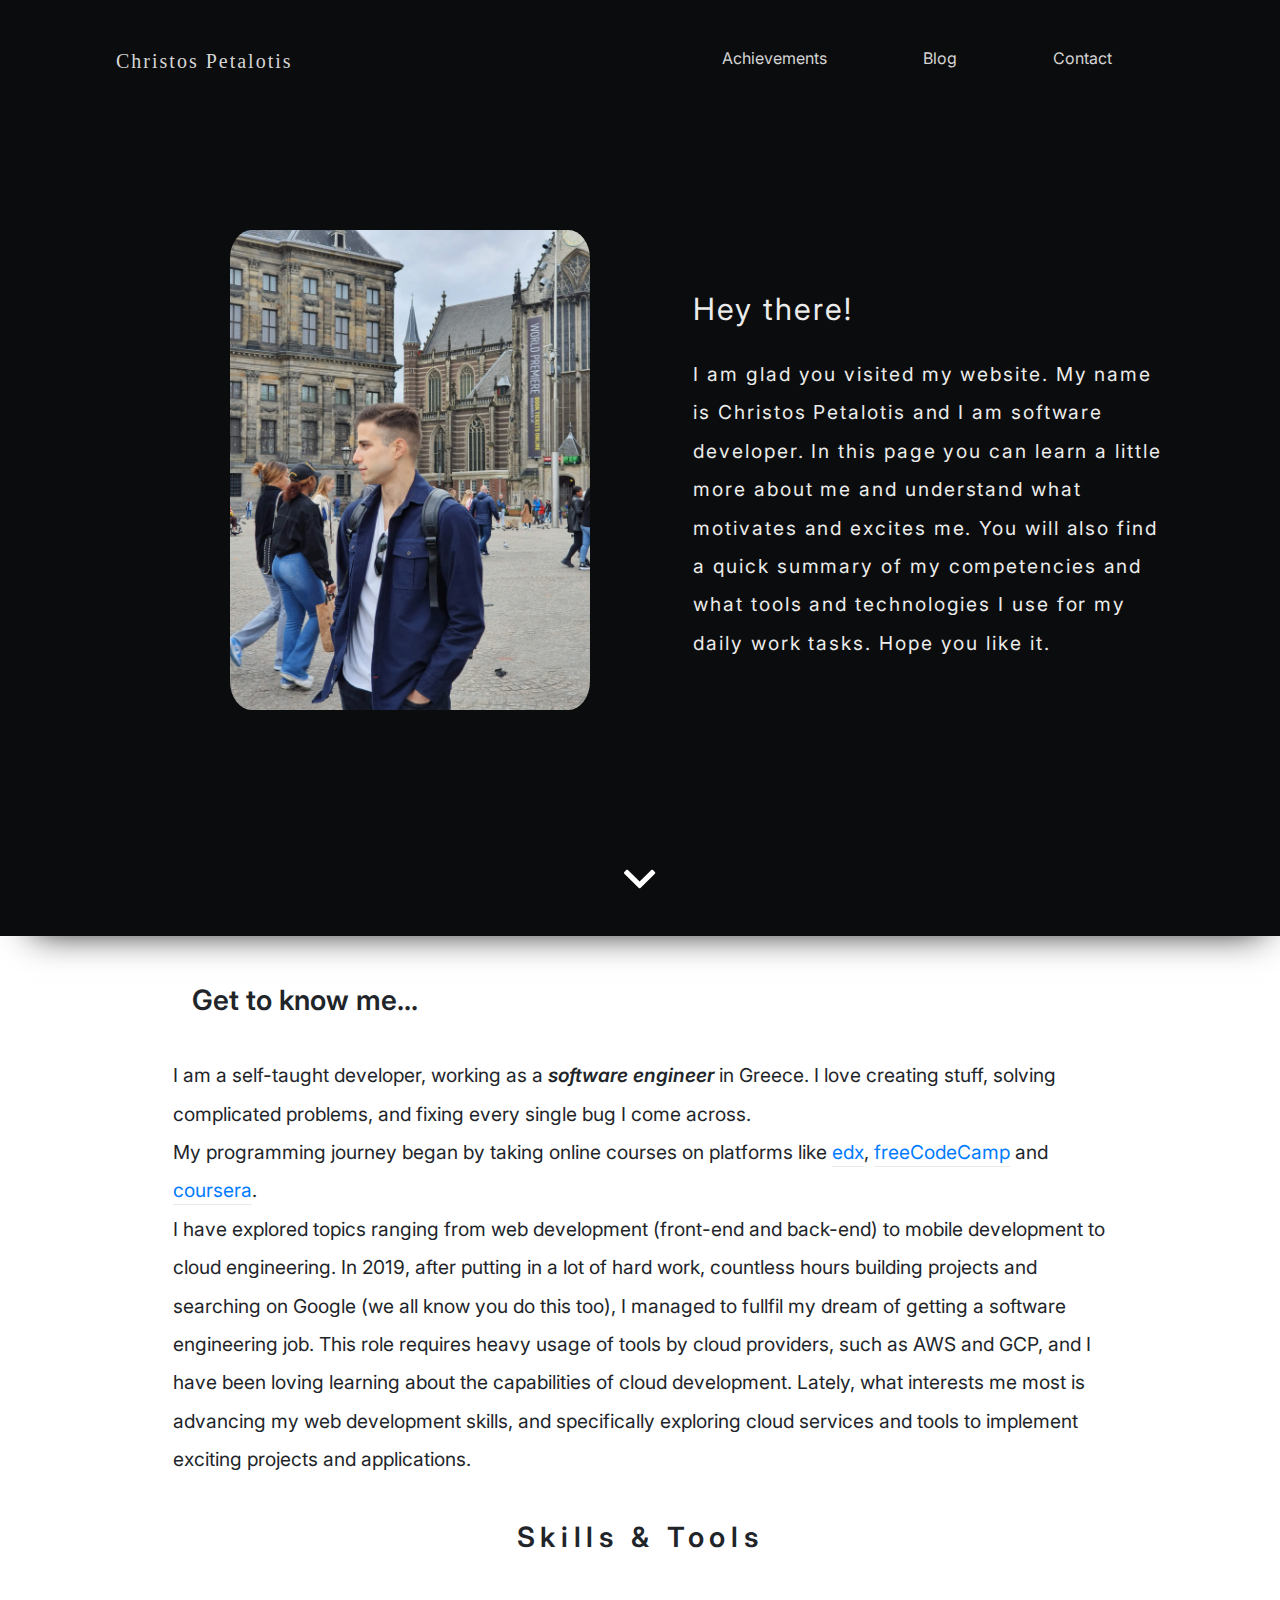
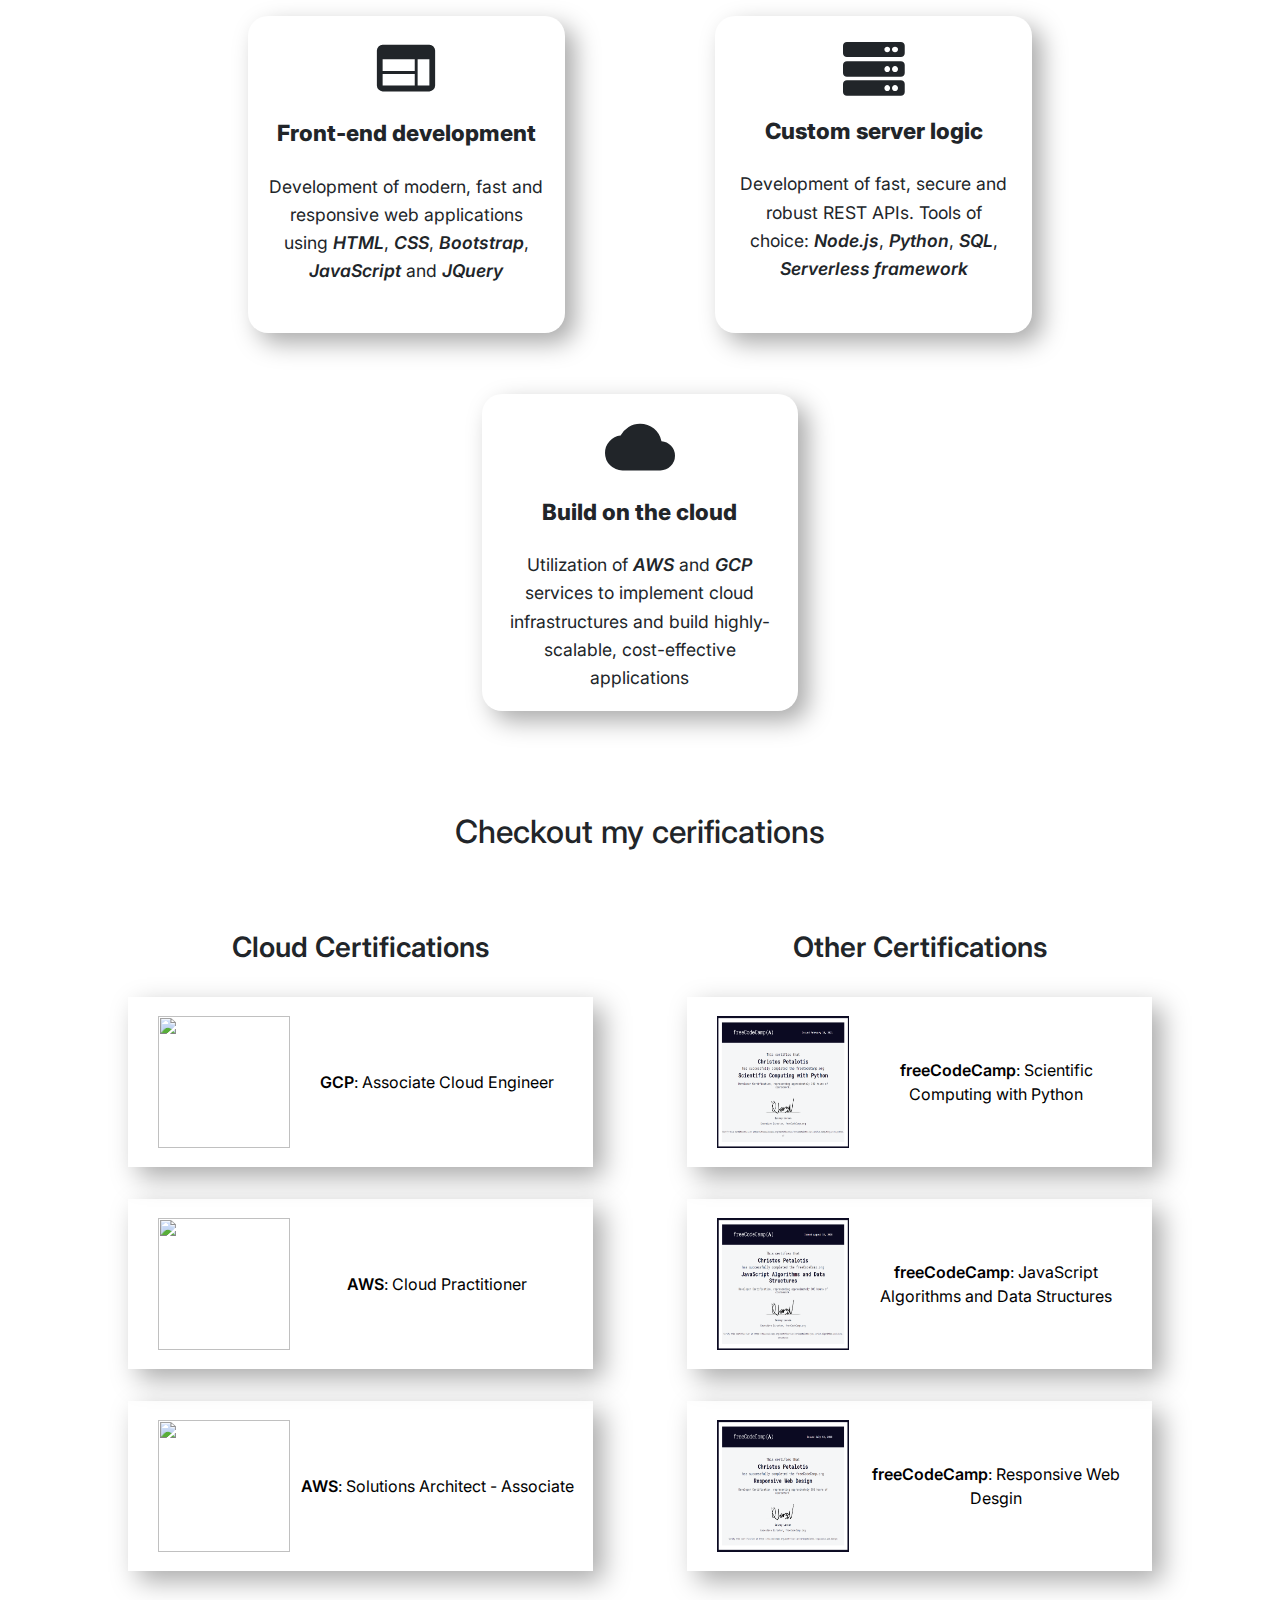
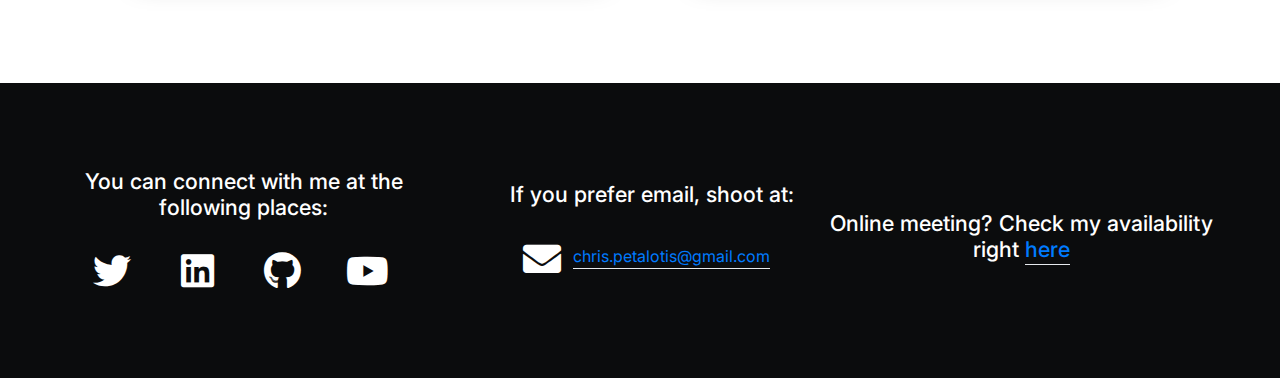
==== index.html @ d369c296 "Fix prof pic for small screens" ====
<!DOCTYPE html>
<html lang="en">
<head>
	<meta charset="utf-8">
	<meta name="viewport" content="width=device-width, initial-scale=1.0">
	<meta name="theme-color" content="#2E2E2E">
	<meta name="description" content="Personal website of Christos Petalotis">
	<title>Christos Petalotis</title>

	<link rel="shortcut icon" type="image" href="https://images.squarespace-cdn.com/content/v1/54ee0564e4b0dc9e9fc17cf1/1515433613825-2LEDN9I2PMUJD8LFLM1W/ke17ZwdGBToddI8pDm48kJycfsYb1urLU93EpFqOTQmoCXeSvxnTEQmG4uwOsdIceAoHiyRoc52GMN5_2H8Wp7zww8OjRrqjaM7_0x6HDLp42EP6IAa5vAmscK3sHI4MkNL5tmfZ3otlI9yi1IzH2Q/favicon.ico?format=">

	<!-- STYLES -->
	<link rel="stylesheet" href="https://stackpath.bootstrapcdn.com/bootstrap/4.3.1/css/bootstrap.min.css" integrity="sha384-ggOyR0iXCbMQv3Xipma34MD+dH/1fQ784/j6cY/iJTQUOhcWr7x9JvoRxT2MZw1T" crossorigin="anonymous">
	<link rel="stylesheet" href="https://use.fontawesome.com/releases/v5.15.3/css/all.css" rel="preconnect prefetch">
	<link href="https://fonts.googleapis.com/icon?family=Material+Icons" rel="stylesheet">
	<link href="https://unpkg.com/aos@2.3.1/dist/aos.css" rel="stylesheet">

	<link rel="stylesheet" href="css/styles.css">

	<!-- Jqeury -->
	<script src="https://ajax.googleapis.com/ajax/libs/jquery/3.5.1/jquery.min.js"></script>

	<!-- Google Analytics - Google Tag Manager-->
	<script async>(function(w,d,s,l,i){w[l]=w[l]||[];w[l].push({'gtm.start':
	new Date().getTime(),event:'gtm.js'});var f=d.getElementsByTagName(s)[0],
	j=d.createElement(s),dl=l!='dataLayer'?'&l='+l:'';j.async=true;j.src=
	'https://www.googletagmanager.com/gtm.js?id='+i+dl;f.parentNode.insertBefore(j,f);
	})(window,document,'script','dataLayer','GTM-KRBXRTH');</script>
	<!-- End Google Tag Manager -->
	<!-- Global site tag (gtag.js) - Google Analytics -->
	<script async src="https://www.googletagmanager.com/gtag/js?id=UA-124825060-1"></script>
	<script async>
	  window.dataLayer = window.dataLayer || [];
	  function gtag(){dataLayer.push(arguments);}
	  gtag('js', new Date());

	  gtag('config', 'UA-124825060-1');
	</script>
	<!-- Google verification tag -->
	<meta name="google-site-verification" content="ce4kvtXXnZezIgSGgDJ9dQQtUFSFIPBI6aXUP_9r9DM" />
</head>
<body>
	<!-- Google Tag Manager (noscript) -->
	 <noscript><iframe src="https://www.googletagmanager.com/ns.html?id=GTM-KRBXRTH"
	height="0" width="0" style="display:none;visibility:hidden"></iframe></noscript>
	<!-- End Google Tag Manager (noscript) -->
	<head>
    		<title>Personal Website of Christos Petalotis</title>
  	</head>
	<div class="container-fluid">
		
		<!-- MAIN PART -->
		<div class="main">
			<div class="landing_page">
				<nav class="navbar navbar-expand-lg fadeIn-down">
					<a class="navbar-brand" href="index.html">Christos Petalotis</a>
					
					<button class="navbar-toggler ml-auto float-xs-right" type="button" data-toggle="collapse" data-target="#navigation" aria-controls="navbarSupportedContent" aria-expanded="false" aria-label="Toggle navigation" styles="color: white;">
						<span class="navbar-toggler-icon"></span>
					</button>
					<div class="collapse navbar-collapse" id="navigation">
						<ul class="navbar-nav ml-auto">
						  <!-- <li class="nav-item"> -->
							<!-- <a class="nav-link" href="#">Career</a> -->
						  <!-- </li> -->
						  <li class="nav-item">
							<a class="nav-link" href="#certifications">Achievements</a>
						  </li>
						  <li class="nav-item">
							<a class="nav-link" href="blog-page.html">Blog</a>
						  </li>
						  <li class="nav-item">
							<a class="nav-link" href="#contact">Contact</a>
						  </li>
						</ul>
					</div>
				</nav>
				<div class="main__section">
	
					<div class="row">
						<!-- <div class="col-6 offset-3"> -->
							<!-- <span id="soon-msg">More sections and content coming soon!</span> -->
						<!-- </div> -->
	
						<div class="col-12">
							<div class="main__section__box">
								<div class="row align-items-center justify-content-center">
									<div class="col-12 col-md-6 no-gutters">
										<div class="main__section__box--prof-pic">
											<img src="images/me.webp" alt="profile picture">
										</div>
									</div>
	
									<div class="col-xs-12 col-md-6">
										<div class="main__section__box--description">
											<div>Hey there!</div>	 
											I am glad you visited my website. My name is Christos Petalotis and I am software developer. In this page you can learn a little more about me and understand what motivates and excites me. You will also find a quick summary of my 
											competencies and what tools and technologies I use for my daily work tasks. Hope you like it.
											<!-- profesional journey so far. -->
											<!-- <div style="text-align: right;">Enjoy!</div> -->
										</div>
									</div>
									<div class="arrowDown fadeIn">
										<svg aria-hidden="true" data-prefix="far" 		data-icon="angle-down" role="img" xmlns="http://www.w3.org/2000/svg" viewBox="0 0 320 512" class="svg-inline--fa fa-angle-down 	fa-w-10 fa-3x">
											<path fill="currentColor" 
												d="M151.5 347.8L3.5 201c-4.7-4.7-4.7-12.3 0-17l19.8-19.8c4.7-4.7 12.3-4.7 17 0L160 282.7l119.7-118.5c4.7-4.7 12.3-4.7 17 0l19.8 19.8c4.7 4.7 4.7 12.3 0 17l-148 146.8c-4.7 4.7-12.3 4.7-17 0z" 	class="arrowDown">
											</path>
										</svg>
									</div>
									
								</div>
							</div>
						</div>
					</div>
				</div>
			</div>		
		</div>
		
				<!-- ABOUT ME -->
		<section class="about-me">
			<h3 style="padding-left: 15%;">Get to know me...</h3>
			<div class="about-me__section">
				<div class="row">
					<div class="col-12">

						<section class="about-me__section--description">
							<!-- <div class="row"> -->
								<div class="about-me__section--description--text">
									I am a self-taught developer, working as a <span class="stand-out">software engineer</span> in Greece. I love creating stuff, solving complicated problems, and fixing every single bug I come across.
									<br>
									My programming journey began by taking online courses on platforms like <a href="https://www.edx.org" target="_blank">edx</a>, <a href="https://www.freecodecamp.org" target="_blank">freeCodeCamp</a> and <a href="https://www.coursera.org" target="_blank">coursera</a>.
									<br>
									I have explored topics ranging from web development (front-end and back-end) to mobile development to cloud engineering. 
									In 2019, after putting in a lot of hard work, countless hours building projects and searching on Google (we all know you do this too), I managed to fullfil my dream of getting a software engineering job. This role requires heavy usage of tools by cloud providers, such as AWS and GCP, and I have been loving learning about the capabilities of cloud development. Lately, what interests me most is advancing my web development skills, and specifically exploring cloud services and tools to implement exciting projects and applications.
								</div>

								<h3 style="text-align: center; margin-top: 1.5em; letter-spacing: 0.2em;">Skills & Tools</h3>
								<div class="components">
									<div class="component">
										<div class="component--icon">
											<i class="material-icons">web</i>
										</div>
										<h4>Front-end development</h4>
										<div class="component--text">Development of modern, fast and responsive web applications using <span class="stand-out">HTML</span>, <span class="stand-out">CSS</span>, <span class="stand-out">Bootstrap</span>, <span class="stand-out">JavaScript</span> and <span class="stand-out">JQuery</span></div>
										
									</div>
									<div style="padding-top: 1.3em"class="component">
										<div style="margin-bottom: 1em;" class="component--icon">
											<i style="font-size: 3.5em;" class="fa fa-server"></i>
										</div>
										<h4>Custom server logic</h4>
										<div class="component--text">Development of fast, secure and robust REST APIs. Tools of choice: <span class="stand-out">Node.js</span>, <span class="stand-out">Python</span>, <span class="stand-out">SQL</span>, <span class="stand-out">Serverless framework</span></div>
									</div>
									<div class="component">
										<div class="component--icon">
											<i class="material-icons">cloud</i>
										</div>
										<h4>Build on the cloud</h4>
										<div class="component--text">Utilization of <span class="stand-out">AWS</span> and <span class="stand-out">GCP</span> services to implement cloud infrastructures and build highly-scalable, cost-effective applications
									</div>
								</div>
								
							<!-- </div> -->
								
								
								 <!-- Cloud-based services are my go-to; I like to use AWS to build high-performance, durable and cost-effective applications. Also, I like coffee - like lots of it. -->
						</section>
					</div>
				</div>
			</div>
		</section>

		<section id="certifications">
			<h2 style="text-align:center;">Checkout my cerifications</h2>
			<div class="certifications__section">
				<div class="row">
					<!-- <div class="col-12"> -->
						<div class="col-12 col-lg-6 certifications__section--left">
							<h3>Cloud Certifications</h3>
							<div class="certifications__section--left--item">
								<a href="https://www.credential.net/3a2a50f7-f2cb-418f-b693-412576489bc4" target="_blank">
									<div class="row">
										<div class="col-12 col-lg-3 badge">
											<img src="https://api.accredible.com/v1/frontend/credential_website_embed_image/badge/20960755" alt="">
										</div>
										<div class="col-12 col-lg-8 offset-lg-1 cert_description">
											<span class="provider">GCP</span>: Associate Cloud Engineer
										</div>
									</div>
								</a>
							</div>
							<div class="certifications__section--left--item">
								<a href="https://www.credly.com/badges/d17f2943-5618-4506-9f46-c2e3f5c97c85/public_url" target="_blank">
									<div class="row">
										<div class="col-12 col-lg-3 badge">
											<img src="https://images.credly.com/size/340x340/images/68468004-5a85-4f3b-bc58-590773979486/AWS-CloudPractitioner-2020.png" alt="">
										</div>
										<div class="col-12 col-lg-8 offset-lg-1 cert_description">
											<span class="provider">AWS</span>: Cloud Practitioner
										</div>
									</div>
								</a>
							</div>
							<div class="certifications__section--left--item">
								<a href="https://www.credly.com/badges/4249054b-f14c-4fe2-9c4e-0edae1c9676b/public_url" target="_blank">
									<div class="row">
										<div class="col-12 col-lg-3 badge">
											<img src="https://images.credly.com/size/340x340/images/4bc21d8b-4afe-4fbd-9a90-a9de8bf7b240/AWS-SolArchitect-Associate-2020.png" alt="">
										</div>
										<span class="col-12 col-lg-8 offset-lg-1 cert_description">
											<span class="provider">AWS</span>: Solutions Architect - Associate
										</span>
									</div>
								</a>
							</div>
						</div>
						<div class="col-12 col-lg-6 certifications__section--right">
							<h3>Other Certifications</h3>
							<div class="certifications__section--right--item">
								<a href="https://www.freecodecamp.org/certification/chrispetalotis/scientific-computing-with-python-v7" target="_blank">
									<div class="row">
										<div class="col-12 col-lg-3 badge">
											<img src="./images/scientific-computing-with-python.png" alt="">
										</div>
										<div class="col-12 col-lg-8 offset-lg-1 cert_description">
											<span class="provider">freeCodeCamp</span>: Scientific Computing with Python
										</div>
									</div>
								</a> 
							</div>
							<div class="certifications__section--right--item">
								<a href="https://www.freecodecamp.org/certification/chrispetalotis/javascript-algorithms-and-data-structures" target="_blank">
									<div class="row">
										<div class="col-12 col-lg-3 badge">
											<img src="./images/js-algorithms-and-data-structures.png" alt="">
										</div>
										<div class="col-12 col-lg-8 offset-lg-1 cert_description">
											<span class="provider">freeCodeCamp</span>: JavaScript Algorithms and Data Structures
										</div>
									</div>
								</a>
							</div>
							<div class="certifications__section--right--item">
								<a href="https://www.freecodecamp.org/certification/chrispetalotis/responsive-web-design" target="_blank">
									<div class="row">
										<div class="col-12 col-lg-3 badge">
											<img src="./images/responsive-web-design-certificate-fcc.png" alt="">
										</div>
										<div class="col-12 col-lg-8 offset-lg-1 cert_description">
											<span class="provider">freeCodeCamp</span>: Responsive Web Desgin
										</div>
									</div>
								</a>
								
							</div>
						</div>
						
					<!-- </div> -->
				</div>
			</div>
		</section>
		
		<footer id="contact">
			<div class="footer__section">
				<div class="row" style="margin-right: 0">
					<div class="col-12">
						<div class="row">
							<div class="footer__section__column col-12 col-md-6 col-lg-4">
								<div class="footer__section__column--title">
									<h3>You can connect with me at the following places:</h3>
								</div>
								<div class="footer__section__column--body">
									<div class="footer__section__column--body--social">
										<div class="row">
											
											<!-- Twitter -->
											<div class="col-6 col-md">
												<a href="https://twitter.com/ChrisPetalotis" data-toggle="tooltip" title="Twitter" target="_blank" rel="noopener"><i class="fab fa-twitter"></i></a>
											</div>
											
											<!-- LinkedIn -->
											<div class="col-6 col-md">
												<a href="https://www.linkedin.com/in/christos-petalotis-949934ba/" data-toggle="tooltip" title="LinkedIn" target="_blank" rel="noopener"><i class="fab fa-linkedin"></i></a>
											</div>
											
											<!-- Github -->
											<div class="col-6 col-md">
												<a href="https://github.com/ChrisPetalotis" data-toggle="tooltip" title="GitHub" target="_blank" rel="noopener"><i class="fab fa-github"></i></a>
											</div>
	
											<!-- YouTube -->
											<div class="col-6 col-md">
												<a href="https://www.youtube.com/channel/UCG1Ly8_ew6qQtp5bAg8bZzQ" data-toggle="tooltip" title="YouTube" target="_blank" rel="noopener"> <i class="fab fa-youtube"></i>	</a>
											</div>
										</div>
									</div>					
								</div>
							</div>
							<div class="footer__section__column col-12 col-md-6 col-lg-4">
								<div class="footer__section__column--title" style="width:110%;">
									<h3>If you prefer email, shoot at:</h3>
								</div>
								<div class="footer__section__column--body">
									
									<!-- Email -->
									<div class="col-12 col-md" style="margin-left: 14px;">
										 <span>
											<i class="fas fa-envelope"></i>
											<a href="https://mail.google.com/mail/?view=cm&fs=1&to=chris.petalotis@gmail.com" data-toggle="tooltip"  title="Email" target="_blank" rel="noopener">chris.petalotis@gmail.com	</a>
										</span>
									</div>
								</div>
								
							</div>
							<div class="footer__section__column col-12 col-md-12 col-lg-4 meeting">
								<div class="footer__section__column--title">
									<h3>Online meeting? Check my availability right <a href="https://calendly.com/christos-petalotis">here</a></h3>
								</div>
								<div class="footer__section__column--body">
									
								</div>
							</div>
						</div>
					</div>
				</div>
			</div>
		</footer>
		<!-- Arrow navigating to the top of the page -->
		<button data-scroll-class='100vh:active' id="arrow-to-top" name='go to top'><i class="fas fa-angle-up"></i></button>
	
	</div>
	
	<!-- Bootstrap JS -->
	<script src="https://cdnjs.cloudflare.com/ajax/libs/popper.js/1.14.7/umd/popper.min.js" integrity="sha384-UO2eT0CpHqdSJQ6hJty5KVphtPhzWj9WO1clHTMGa3JDZwrnQq4sF86dIHNDz0W1" crossorigin="anonymous"></script>
	<script src="https://stackpath.bootstrapcdn.com/bootstrap/4.3.1/js/bootstrap.min.js" integrity="sha384-JjSmVgyd0p3pXB1rRibZUAYoIIy6OrQ6VrjIEaFf/nJGzIxFDsf4x0xIM+B07jRM" crossorigin="anonymous"></script>
	<script src="https://unpkg.com/aos@next/dist/aos.js"></script>
	<!-- Custom JS -->
	<script src="javascript.js" rel='preconnect'></script>
</body>
</html>
---- css/styles.css ----
@import url("https://fonts.googleapis.com/css2?family=Montserrat&display=swap");
@import url("https://fonts.googleapis.com/css2?family=Inter&display=swap");
/* Variables */
body, html {
  margin: 0;
  padding: 0;
  font-family: 'Inter', 'Montserrat', sans-serif;
  border: 0;
  overflow-x: hidden;
}

body .container-fluid, html .container-fluid {
  padding: 0;
}

body .container-fluid a, html .container-fluid a {
  text-decoration: none;
  border-bottom: 1px solid #E6E9ED;
  padding-bottom: 2px;
  -webkit-transition: .3s;
  transition: .3s;
}

body {
  overflow-x: hidden;
}

body .fadeIn-down {
  -webkit-animation: fadein-down 1s;
  /* Safari, Chrome and Opera > 12.1 */
  /* Firefox < 16 */
  /* Internet Explorer */
  /* Opera < 12.1 */
  animation: fadein-down 1s;
}

section {
  margin-top: 2.5em;
}

section h3 {
  font-weight: 600;
}

.stand-out {
  font-weight: 600;
  font-style: italic;
}

/* MAIN */
.main {
  background: #0B0C0D;
  color: #ececec;
}

.main .navbar {
  padding-top: 2.4em;
  padding-right: 5em;
}

@media (max-width: 600px) {
  .main .navbar {
    padding-right: 2.5em;
  }
}

.main .navbar .navbar-brand {
  font-family: 'Public Sans',cursive;
  margin-left: 5em;
  letter-spacing: 2px;
  border-bottom: 0;
  padding-bottom: 0;
}

@media (max-width: 600px) {
  .main .navbar .navbar-brand {
    margin-left: 0.5em;
  }
}

.main .navbar .navbar-toggler {
  border-color: #ececec;
  float: right !important;
}

.main .navbar .navbar-toggler:focus {
  outline: none;
}

.main .navbar .navbar-toggler .navbar-toggler-icon {
  background-image: url("data:image/svg+xml;charset=utf8,%3Csvg viewBox='0 0 32 32' xmlns='http://www.w3.org/2000/svg'%3E%3Cpath stroke='rgba(236, 236, 236, 0.9)' stroke-width='2' stroke-linecap='round' stroke-miterlimit='10' d='M4 8h24M4 16h24M4 24h24'/%3E%3C/svg%3E");
}

@media (max-width: 992px) {
  .main .navbar .nav-item a {
    margin: 1em 0 0 2em;
    width: 12em;
    border-bottom: 1px solid #fff;
  }
  .main .navbar .nav-item a:hover {
    color: #ececec;
  }
}

@media (min-width: 992px) {
  .main .navbar .nav-item a {
    margin: 0 5em 0 0;
    border: 0;
    width: 100%;
  }
  .main .navbar .nav-item a:after {
    display: block;
    content: '';
    border-bottom: 1px solid #ececec;
    -webkit-transform: scaleX(0);
            transform: scaleX(0);
    -webkit-transition: -webkit-transform 0.3s ease-in-out;
    transition: -webkit-transform 0.3s ease-in-out;
    transition: transform 0.3s ease-in-out;
    transition: transform 0.3s ease-in-out, -webkit-transform 0.3s ease-in-out;
    width: 70%;
    padding-bottom: .3em;
    -webkit-transform-origin: 0% 50%;
            transform-origin: 0% 50%;
  }
  .main .navbar .nav-item a:hover:after {
    -webkit-transform-origin: 0% 50%;
            transform-origin: 0% 50%;
    -webkit-transform: scaleX(1);
            transform: scaleX(1);
  }
}

.main .navbar a {
  color: #D5D5D5;
  text-decoration: none;
}

.main .landing_page {
  min-height: 100vh;
}

.main__section {
  -webkit-box-shadow: 8px 20px 35px -25px black;
          box-shadow: 8px 20px 35px -25px black;
}

.main__section__box {
  width: 65%;
  margin: 0 auto;
  padding: 0;
}

@media (max-width: 1300px) {
  .main__section__box {
    width: 86%;
  }
}

.main__section__box--prof-pic {
  display: -webkit-box;
  display: -ms-flexbox;
  display: flex;
  -webkit-box-pack: center;
      -ms-flex-pack: center;
          justify-content: center;
  width: 30em;
  height: 30em;
  margin: 9em 5em;
}

@media (max-width: 1100px) {
  .main__section__box--prof-pic {
    width: 25em;
    height: 25em;
  }
}

@media (max-width: 767px) {
  .main__section__box--prof-pic {
    width: 20em;
    margin: 3.5em auto 0;
  }
}

.main__section__box--prof-pic img {
  width: auto;
  height: 100%;
  border-radius: 6%;
}

.main__section__box--description {
  font-size: 1.2em;
  width: 90%;
  margin: 9em 2em;
  line-height: 2;
  letter-spacing: 0.1em;
}

.main__section__box--description div {
  font-size: 1.6em;
  margin-bottom: 0.5em;
}

@media (max-width: 768px) {
  .main__section__box--description {
    font-size: 1.1em;
  }
}

@media (max-width: 768px) {
  .main__section__box--description {
    margin: 3em auto;
  }
}

.main__section .arrowDown {
  margin-bottom: 2em;
}

.main__section .arrowDown > svg {
  color: white;
  height: 50px;
  bottom: 10px;
  -webkit-animation: down 2s ease infinite;
          animation: down 2s ease infinite;
}

@-webkit-keyframes down {
  0% {
    opacity: 0;
    -webkit-transform: translateY(-10px);
            transform: translateY(-10px);
  }
  100% {
    opacity: 1;
  }
}

@keyframes down {
  0% {
    opacity: 0;
    -webkit-transform: translateY(-10px);
            transform: translateY(-10px);
  }
  100% {
    opacity: 1;
  }
}

.main .blog_page .main__section__header {
  text-align: center;
}

.main .blog_page .main__section__header h1 {
  font-size: 4.3em;
  margin-top: 1.5em;
  font-weight: 600;
}

.main .blog_page .main__section__header .page_description {
  margin: 3em auto 0;
  padding-bottom: 3em;
  width: 60%;
}

@media (max-width: 576px) {
  .main .blog_page .main__section__header .page_description {
    width: 80%;
  }
}

.posts-container {
  margin-top: 5em;
  text-align: center;
  color: #1A1D20;
  opacity: 0.8;
}

@media (max-width: 576px) {
  .posts-container {
    min-height: 20vh;
    width: 90%;
    margin: 5em auto;
  }
}

/* ABOUT ME */
.about-me {
  font-size: 1.2em;
}

@media (max-width: 768px) {
  .about-me {
    font-size: 1.1em;
  }
}

.about-me__section {
  margin-top: 2em;
}

.about-me__section--description {
  width: 73%;
  margin: 0 auto;
}

@media (max-width: 1150px) {
  .about-me__section--description {
    width: 80%;
  }
}

@media (max-width: 500px) {
  .about-me__section--description {
    width: 85%;
  }
}

@media (max-width: 550px) {
  .about-me__section--description {
    width: 86%;
  }
}

.about-me__section--description--text {
  line-height: 2em;
}

.about-me__section--description .components {
  font-size: 1.1rem;
  display: -webkit-box;
  display: -ms-flexbox;
  display: flex;
  -ms-flex-wrap: wrap;
      flex-wrap: wrap;
  -ms-flex-pack: distribute;
      justify-content: space-around;
  margin-top: 3.5em;
  line-height: 1.6em;
}

@media (max-width: 992px) {
  .about-me__section--description .components {
    -webkit-box-orient: vertical;
    -webkit-box-direction: normal;
        -ms-flex-direction: column;
            flex-direction: column;
    -webkit-box-align: center;
        -ms-flex-align: center;
            align-items: center;
  }
}

.about-me__section--description .components .component {
  margin-bottom: 3.5em;
  padding: 1em 1.1em;
  text-align: center;
  -webkit-box-shadow: 10px 10px 25px 0px #aaa;
          box-shadow: 10px 10px 25px 0px #aaa;
  border-radius: 20px;
  height: 18em;
  width: 18em;
  display: -webkit-box;
  display: -ms-flexbox;
  display: flex;
  -webkit-box-orient: vertical;
  -webkit-box-direction: normal;
      -ms-flex-direction: column;
          flex-direction: column;
}

@media (max-width: 992px) {
  .about-me__section--description .components .component {
    margin-bottom: 2em;
  }
}

.about-me__section--description .components .component--icon {
  margin-bottom: 0.5em;
}

.about-me__section--description .components .component--icon i {
  font-size: 4em;
}

.about-me__section--description .components .component--text {
  margin-top: 1em;
}

.about-me__section--description .components .component h4 {
  font-size: 1.4rem;
  font-weight: 800;
}

.certifications__section {
  text-align: center;
  margin: 5em auto;
  width: 85%;
}

@media (min-width: 1600px) {
  .certifications__section {
    width: 75%;
  }
}

.certifications__section--left--item, .certifications__section--right--item {
  padding: 1em;
  margin: 2em 2em;
  -webkit-box-shadow: 10px 10px 25px 0px #aaa;
          box-shadow: 10px 10px 25px 0px #aaa;
  -webkit-transition: all 0.3s;
  transition: all 0.3s;
}

@media (max-width: 1200px) {
  .certifications__section--left--item, .certifications__section--right--item {
    margin: 3em 0;
  }
}

.certifications__section--left--item:hover, .certifications__section--right--item:hover {
  -webkit-transform: scale(1.05);
          transform: scale(1.05);
}

.certifications__section--left--item img, .certifications__section--right--item img {
  width: 11em;
  height: 11em;
  margin-bottom: 1em;
}

@media (min-width: 992px) {
  .certifications__section--left--item img, .certifications__section--right--item img {
    margin-left: 2em;
    margin-bottom: 0em;
  }
}

.certifications__section--left--item .cert_description, .certifications__section--right--item .cert_description {
  margin-top: auto;
  margin-bottom: auto;
  padding-right: 1em;
}

.certifications__section a {
  color: #000;
  text-decoration: none;
}

.certifications__section span.provider {
  font-weight: 600;
}

.certifications__section #grayed-out {
  color: #aaa;
}

/* FOOTER */
footer {
  background-color: #0B0C0D;
  color: #fff;
  overflow: hidden;
}

@media (max-width: 576px) {
  footer {
    height: 100%;
  }
}

footer .footer__section {
  width: 90%;
  margin: 0 auto;
}

footer .footer__section__column {
  text-align: center;
  -ms-flex-item-align: center;
      -ms-grid-row-align: center;
      align-self: center;
  padding: 4em 7em;
  margin: 1.3em 0;
  height: 100%;
}

@media (max-width: 1656px) {
  footer .footer__section__column {
    padding: 4em 0em;
  }
}

@media (max-width: 768px) {
  footer .footer__section__column {
    padding: 3em 8em;
  }
}

@media (max-width: 576px) {
  footer .footer__section__column {
    padding: 2em 3em;
  }
}

@media (max-width: 372px) {
  footer .footer__section__column {
    padding: 2em 1em;
  }
}

footer .footer__section__column.meeting {
  margin-top: 4em;
}

@media (max-width: 992px) {
  footer .footer__section__column.meeting {
    margin-top: 0;
  }
}

footer .footer__section__column--title {
  font-size: 1.5em;
  margin-bottom: 1.3em;
}

@media (max-width: 576px) {
  footer .footer__section__column--title {
    width: 100% !important;
    margin-left: 6px;
    margin-bottom: 1em;
  }
}

footer .footer__section__column--title h3 {
  font-size: 0.9em;
}

footer .footer__section__column--body--social {
  width: 80%;
  margin: 0 auto;
}

footer .footer__section__column--body--social a {
  text-decoration: none;
  border-bottom: 0;
}

@media (max-width: 768px) {
  footer .footer__section__column--body--social a i {
    margin-top: 1em;
    margin-right: 0;
  }
}

footer .footer__section__column--body i {
  font-size: 38px;
  color: #fff;
  -webkit-transition: 0.3s;
  transition: 0.3s;
  margin-right: 0.2em;
}

footer .footer__section__column--body i:hover {
  color: #1544c0;
}

footer .footer__section__column--body [title="Email"] {
  bottom: 10.6px;
  position: relative;
}

@media (max-width: 399px) {
  footer .footer__section__column--body [title="Email"] {
    bottom: 0;
  }
}

#arrow-to-top {
  position: fixed;
  width: 3.41428571em;
  height: 3.41428571em;
  background: #fff;
  border-radius: 50%;
  text-align: center;
  right: 1.85714286em;
  bottom: 3.71428571em;
  padding-top: 12px;
  -webkit-box-shadow: 0 1px 3px rgba(0, 0, 0, 0.12), 0 1px 2px rgba(0, 0, 0, 0.24);
          box-shadow: 0 1px 3px rgba(0, 0, 0, 0.12), 0 1px 2px rgba(0, 0, 0, 0.24);
  -webkit-box-shadow: 0px 0px 25px 0px rgba(0, 0, 0, 0.04);
          box-shadow: 0px 0px 25px 0px rgba(0, 0, 0, 0.04);
  z-index: 99;
  border: 1px solid #ececec;
  transition: 0.2s ease-out;
  -webkit-transition: 0.2s ease-out;
  -moz-transition: 0.2s ease-out;
  outline: none;
  border: 1px solid #1A1D20;
}

@media (max-width: 768px) {
  #arrow-to-top {
    width: 2.91428571em;
    height: 2.91428571em;
  }
}

#arrow-to-top .fas {
  color: #1A1D20;
  position: relative;
  bottom: 17.4px;
  right: 4.3px;
  padding: 15px;
  font-size: 30px;
}

@media (max-width: 768px) {
  #arrow-to-top .fas {
    right: 0.27em;
    bottom: 0.7em;
  }
}

#arrow-to-top:not(.active) {
  opacity: 0;
  transform: translate3d(0, 20px, 0);
  -webkit-transform: translate3d(0, 20px, 0);
  /*pointer-events: none;*/
}

#arrow-to-top.active:hover {
  cursor: pointer;
  transform: translate3d(0, -3px, 0);
  -webkit-transform: translate3d(0, -3px, 0);
}

@keyframes fadein-down {
  from {
    opacity: 0;
    -webkit-transform: translateY(-30px);
  }
  to {
    opacity: 1;
    -webkit-transform: translateY(0%);
  }
}

/* Firefox < 16 */

/* Safari, Chrome and Opera > 12.1 */
@-webkit-keyframes fadein-down {
  from {
    opacity: 0;
    -webkit-transform: translateY(-30px);
  }
  to {
    opacity: 1;
    -webkit-transform: translateY(0%);
  }
}

/* Internet Explorer */
/*# sourceMappingURL=styles.css.map */
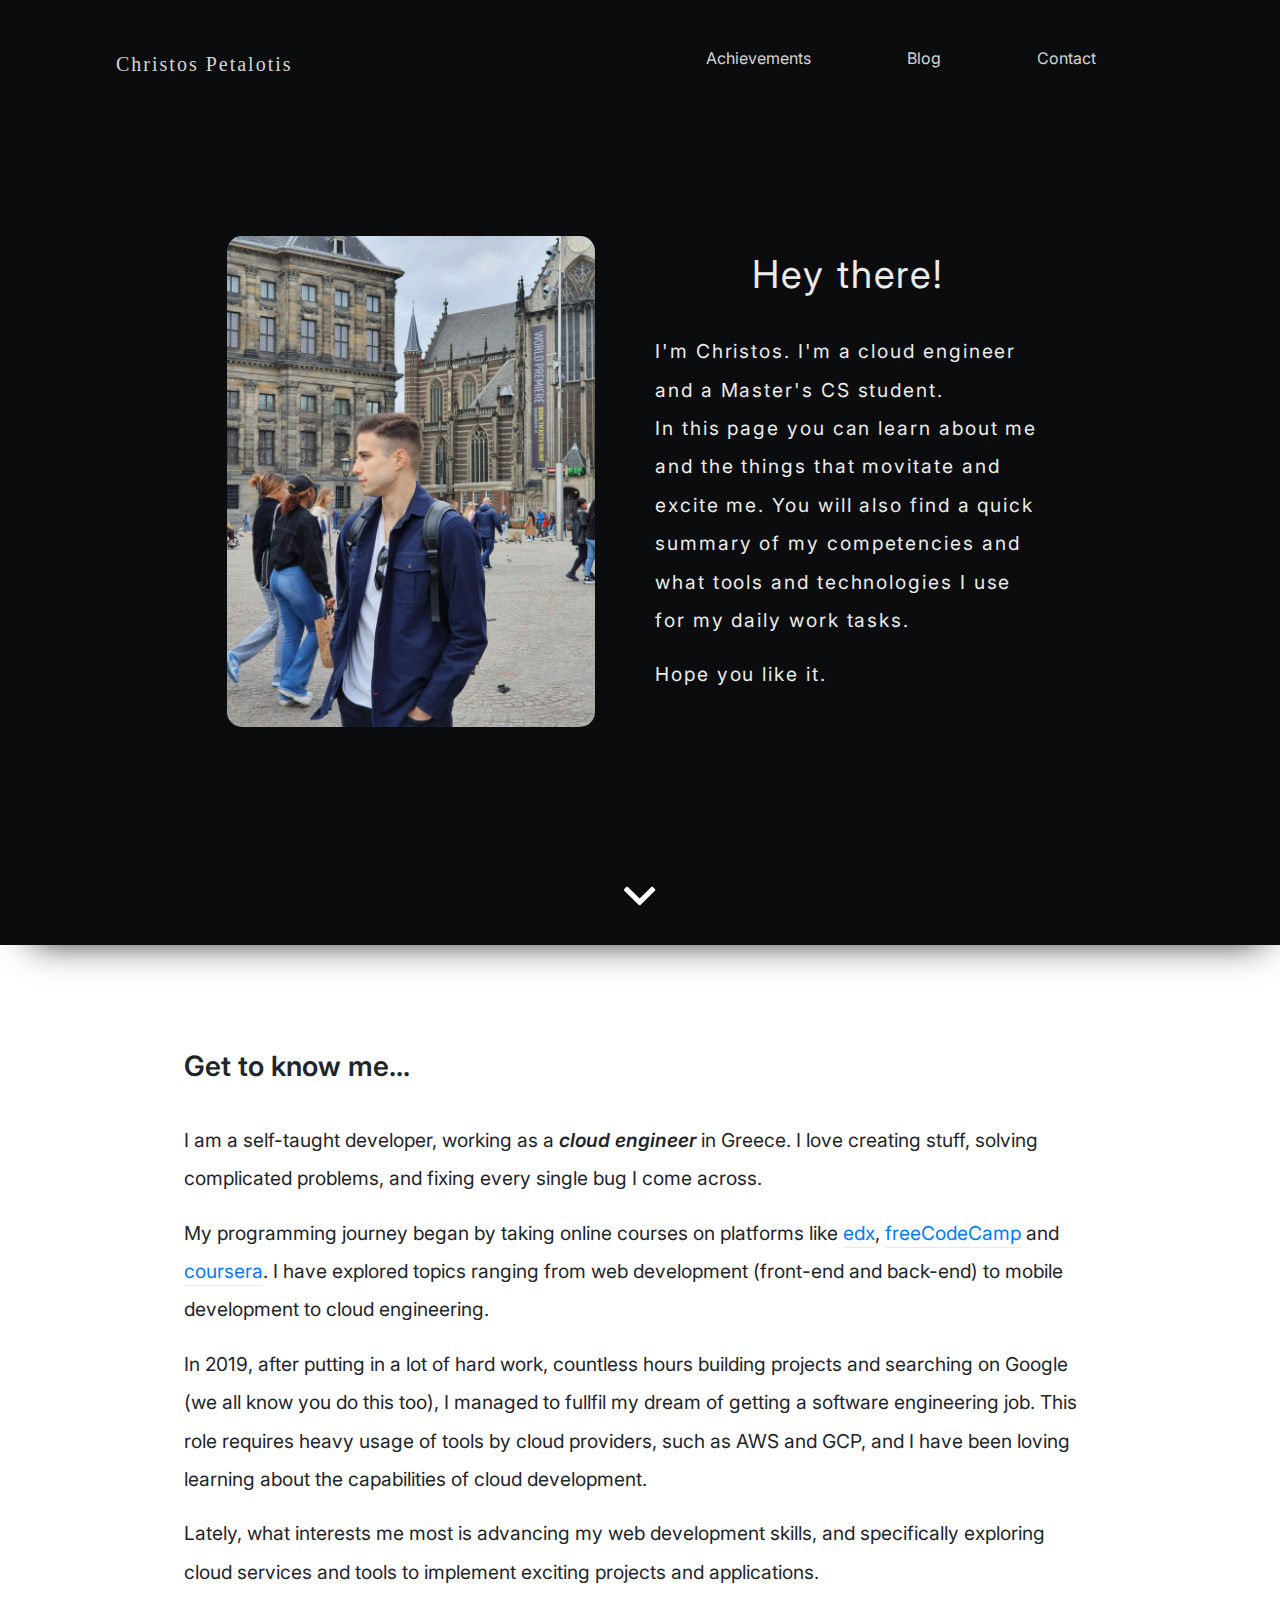
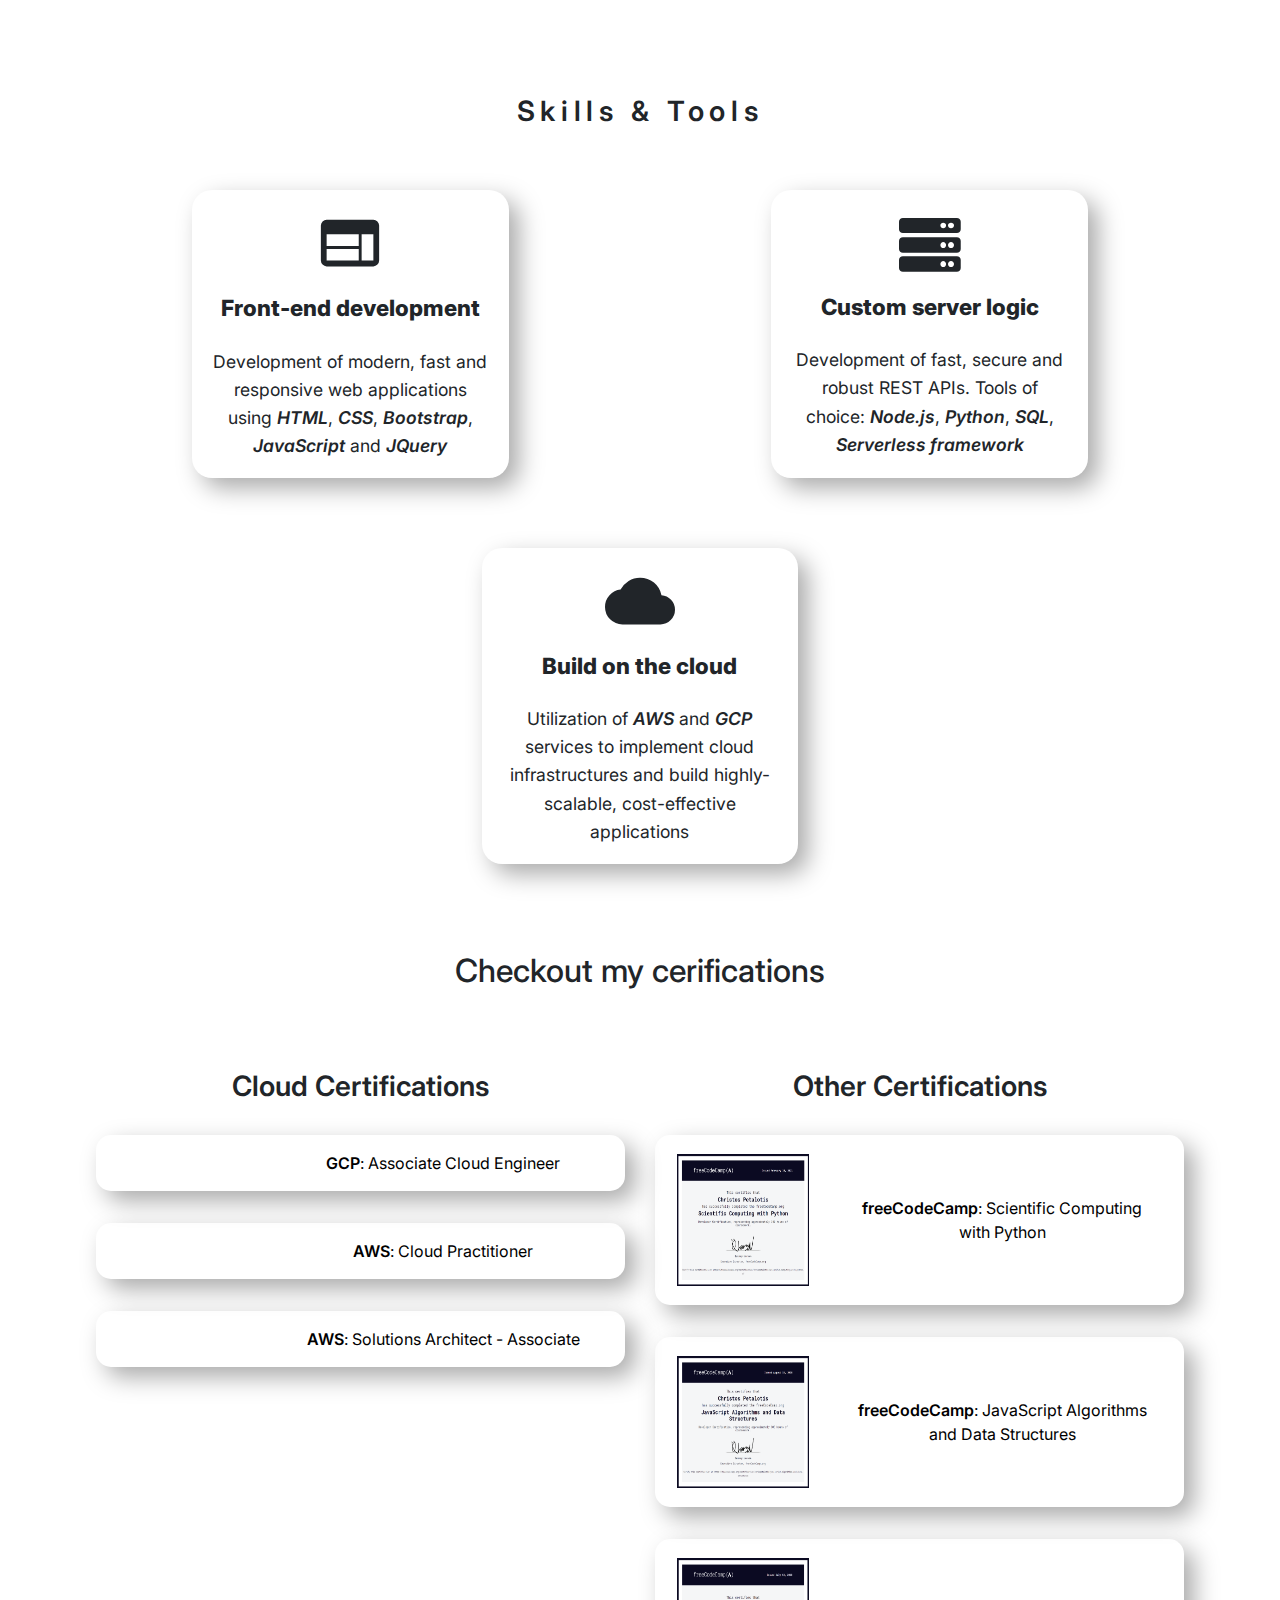
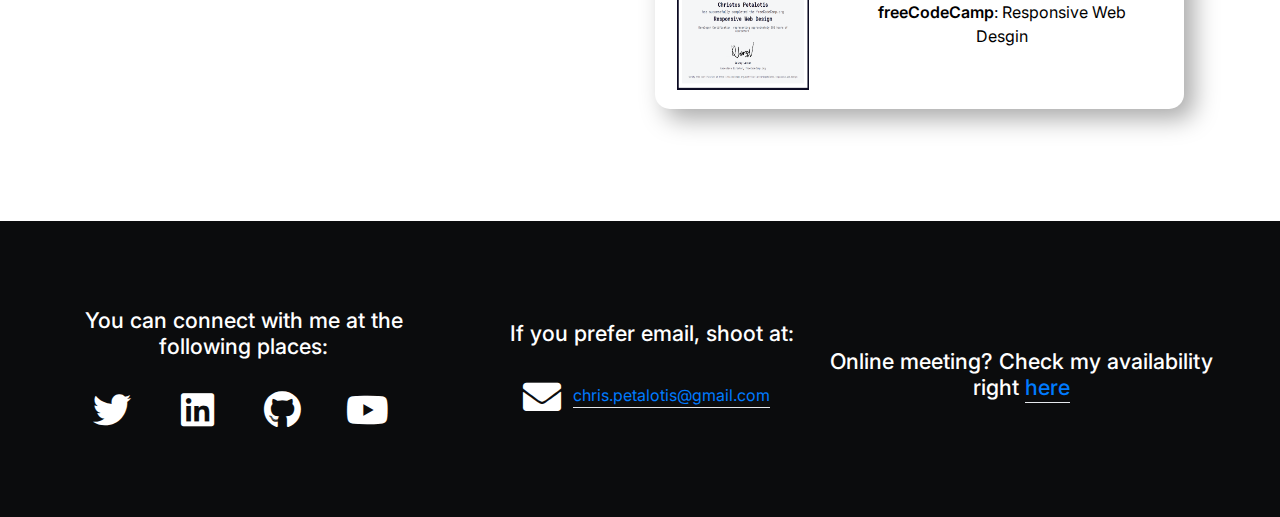
==== commit ebcb581b: "Fix responsiveness on main, about me, and certification sections, separate tech components from abou" ====
--- a/index.html
+++ b/index.html
@@ -14,7 +14,6 @@
 	<link rel="stylesheet" href="https://use.fontawesome.com/releases/v5.15.3/css/all.css" rel="preconnect prefetch">
 	<link href="https://fonts.googleapis.com/icon?family=Material+Icons" rel="stylesheet">
 	<link href="https://unpkg.com/aos@2.3.1/dist/aos.css" rel="stylesheet">
-
 	<link rel="stylesheet" href="css/styles.css">
 
 	<!-- Jqeury -->
@@ -76,16 +75,14 @@
 					</div>
 				</nav>
 				<div class="main__section">
-	
-					<div class="row">
-						<!-- <div class="col-6 offset-3"> -->
-							<!-- <span id="soon-msg">More sections and content coming soon!</span> -->
-						<!-- </div> -->
+					
+					<!-- no-gutters here prevents creating horizontal overflow on the whole page -->
+					<div class="row no-gutters">
 	
 						<div class="col-12">
 							<div class="main__section__box">
-								<div class="row align-items-center justify-content-center">
-									<div class="col-12 col-md-6 no-gutters">
+								<div class="row">
+									<div class="col-12 col-md-6">
 										<div class="main__section__box--prof-pic">
 											<img src="images/me.webp" alt="profile picture">
 										</div>
@@ -93,22 +90,25 @@
 	
 									<div class="col-xs-12 col-md-6">
 										<div class="main__section__box--description">
-											<div>Hey there!</div>	 
-											I am glad you visited my website. My name is Christos Petalotis and I am software developer. In this page you can learn a little more about me and understand what motivates and excites me. You will also find a quick summary of my 
-											competencies and what tools and technologies I use for my daily work tasks. Hope you like it.
-											<!-- profesional journey so far. -->
-											<!-- <div style="text-align: right;">Enjoy!</div> -->
-										</div>
-									</div>
-									<div class="arrowDown fadeIn">
-										<svg aria-hidden="true" data-prefix="far" 		data-icon="angle-down" role="img" xmlns="http://www.w3.org/2000/svg" viewBox="0 0 320 512" class="svg-inline--fa fa-angle-down 	fa-w-10 fa-3x">
-											<path fill="currentColor" 
-												d="M151.5 347.8L3.5 201c-4.7-4.7-4.7-12.3 0-17l19.8-19.8c4.7-4.7 12.3-4.7 17 0L160 282.7l119.7-118.5c4.7-4.7 12.3-4.7 17 0l19.8 19.8c4.7 4.7 4.7 12.3 0 17l-148 146.8c-4.7 4.7-12.3 4.7-17 0z" 	class="arrowDown">
-											</path>
-										</svg>
+											<div id="greeting">Hey there!</div>	 
+											 I'm Christos. I'm a cloud engineer and a Master's CS student. 
+											 <p>
+												In this page you can learn about me and the things that movitate and excite me. You will also find a quick summary of my 
+												competencies and what tools and technologies I use for my daily work tasks.
+											 </p>
+											 Hope you like it.
+										</div>
 									</div>
 									
 								</div>
+							</div>
+
+							<div class="arrowDown fadeIn">
+								<svg aria-hidden="true" data-prefix="far" 		data-icon="angle-down" role="img" xmlns="http://www.w3.org/2000/svg" viewBox="0 0 320 512" class="svg-inline--fa fa-angle-down 	fa-w-10 fa-3x">
+									<path fill="currentColor" 
+										d="M151.5 347.8L3.5 201c-4.7-4.7-4.7-12.3 0-17l19.8-19.8c4.7-4.7 12.3-4.7 17 0L160 282.7l119.7-118.5c4.7-4.7 12.3-4.7 17 0l19.8 19.8c4.7 4.7 4.7 12.3 0 17l-148 146.8c-4.7 4.7-12.3 4.7-17 0z" 	class="arrowDown">
+									</path>
+								</svg>
 							</div>
 						</div>
 					</div>
@@ -118,64 +118,79 @@
 		
 				<!-- ABOUT ME -->
 		<section class="about-me">
-			<h3 style="padding-left: 15%;">Get to know me...</h3>
 			<div class="about-me__section">
+			<h3>Get to know me...</h3>
+
 				<div class="row">
 					<div class="col-12">
 
-						<section class="about-me__section--description">
+						<div class="about-me__section--description">
 							<!-- <div class="row"> -->
 								<div class="about-me__section--description--text">
-									I am a self-taught developer, working as a <span class="stand-out">software engineer</span> in Greece. I love creating stuff, solving complicated problems, and fixing every single bug I come across.
-									<br>
-									My programming journey began by taking online courses on platforms like <a href="https://www.edx.org" target="_blank">edx</a>, <a href="https://www.freecodecamp.org" target="_blank">freeCodeCamp</a> and <a href="https://www.coursera.org" target="_blank">coursera</a>.
-									<br>
-									I have explored topics ranging from web development (front-end and back-end) to mobile development to cloud engineering. 
-									In 2019, after putting in a lot of hard work, countless hours building projects and searching on Google (we all know you do this too), I managed to fullfil my dream of getting a software engineering job. This role requires heavy usage of tools by cloud providers, such as AWS and GCP, and I have been loving learning about the capabilities of cloud development. Lately, what interests me most is advancing my web development skills, and specifically exploring cloud services and tools to implement exciting projects and applications.
-								</div>
-
-								<h3 style="text-align: center; margin-top: 1.5em; letter-spacing: 0.2em;">Skills & Tools</h3>
-								<div class="components">
-									<div class="component">
-										<div class="component--icon">
-											<i class="material-icons">web</i>
-										</div>
-										<h4>Front-end development</h4>
-										<div class="component--text">Development of modern, fast and responsive web applications using <span class="stand-out">HTML</span>, <span class="stand-out">CSS</span>, <span class="stand-out">Bootstrap</span>, <span class="stand-out">JavaScript</span> and <span class="stand-out">JQuery</span></div>
-										
-									</div>
-									<div style="padding-top: 1.3em"class="component">
-										<div style="margin-bottom: 1em;" class="component--icon">
-											<i style="font-size: 3.5em;" class="fa fa-server"></i>
-										</div>
-										<h4>Custom server logic</h4>
-										<div class="component--text">Development of fast, secure and robust REST APIs. Tools of choice: <span class="stand-out">Node.js</span>, <span class="stand-out">Python</span>, <span class="stand-out">SQL</span>, <span class="stand-out">Serverless framework</span></div>
-									</div>
-									<div class="component">
-										<div class="component--icon">
-											<i class="material-icons">cloud</i>
-										</div>
-										<h4>Build on the cloud</h4>
-										<div class="component--text">Utilization of <span class="stand-out">AWS</span> and <span class="stand-out">GCP</span> services to implement cloud infrastructures and build highly-scalable, cost-effective applications
-									</div>
-								</div>
-								
-							<!-- </div> -->
-								
-								
+									<p>
+										I am a self-taught developer, working as a <span class="stand-out">cloud engineer</span> in Greece. I love creating stuff, solving complicated problems, and fixing every single bug I come across.
+									</p>
+									<p>
+										My programming journey began by taking online courses on platforms like <a href="https://www.edx.org" target="_blank">edx</a>, <a href="https://www.freecodecamp.org" target="_blank">freeCodeCamp</a> and <a href="https://www.coursera.org" target="_blank">coursera</a>. I have explored topics ranging from web development (front-end and back-end) to mobile development to cloud engineering. 
+									</p>
+									<p>
+										In 2019, after putting in a lot of hard work, countless hours building projects and searching on Google (we all know you do this too), I managed to fullfil my dream of getting a software engineering job. This role requires heavy usage of tools by cloud providers, such as AWS and GCP, and I have been loving learning about the capabilities of cloud development.
+									</p>
+									<p>
+										Lately, what interests me most is advancing my web development skills, and specifically exploring cloud services and tools to implement exciting projects and applications.
+									</p>
+								</div>					
 								 <!-- Cloud-based services are my go-to; I like to use AWS to build high-performance, durable and cost-effective applications. Also, I like coffee - like lots of it. -->
-						</section>
+						</div>
 					</div>
 				</div>
 			</div>
 		</section>
 
-		<section id="certifications">
+		<section class="tech">
+			<!-- Move it outside the about me section so that it can have its own width -->
+			<h3 style="text-align: center; margin-top: 1.5em; letter-spacing: 0.2em;">Skills & Tools</h3>
+			<div class="tech__components">
+				<div class="tech__components--component">
+					<div class="tech__components--component--icon">
+						<i class="material-icons">web</i>
+					</div>
+					<h4>Front-end development</h4>
+					<div class="tech__components--component--text">
+						Development of modern, fast and responsive web applications using <span class="stand-out">HTML</span>, <span class="stand-out">CSS</span>, <span class="stand-out">Bootstrap</span>, <span class="stand-out">JavaScript</span> and <span class="stand-out">JQuery</span>
+					</div>
+				</div>
+
+				<div style="padding-top: 1.3em" class="tech__components--component">
+					<div style="margin-bottom: 1em;" class="tech__components--component--icon">
+						<i style="font-size: 3.5em;" class="fa fa-server"></i>
+					</div>
+					<h4>Custom server logic</h4>
+					<div class="tech__components--component--text">
+						Development of fast, secure and robust REST APIs. Tools of choice: <span class="stand-out">Node.js</span>, <span class="stand-out">Python</span>, <span class="stand-out">SQL</span>, <span class="stand-out">Serverless framework</span>
+					</div>
+				</div>
+
+				<div class="tech__components--component">
+					<div class="tech__components--component--icon">
+						<i class="material-icons">cloud</i>
+					</div>
+					<h4>Build on the cloud</h4>
+					<div class="tech__components--component--text">
+						Utilization of <span class="stand-out">AWS</span> and <span class="stand-out">GCP</span> services to implement cloud infrastructures and build highly-scalable, cost-effective applications
+					</div>
+				</div>
+			
+			</div>
+		</section>
+
+		<section class="certifications">
 			<h2 style="text-align:center;">Checkout my cerifications</h2>
+
 			<div class="certifications__section">
 				<div class="row">
 					<!-- <div class="col-12"> -->
-						<div class="col-12 col-lg-6 certifications__section--left">
+						<div class="col-12 col-sm-6 certifications__section--left">
 							<h3>Cloud Certifications</h3>
 							<div class="certifications__section--left--item">
 								<a href="https://www.credential.net/3a2a50f7-f2cb-418f-b693-412576489bc4" target="_blank">
@@ -214,7 +229,8 @@
 								</a>
 							</div>
 						</div>
-						<div class="col-12 col-lg-6 certifications__section--right">
+						
+						<div class="col-12 col-sm-6 certifications__section--right">
 							<h3>Other Certifications</h3>
 							<div class="certifications__section--right--item">
 								<a href="https://www.freecodecamp.org/certification/chrispetalotis/scientific-computing-with-python-v7" target="_blank">
--- a/css/styles.css
+++ b/css/styles.css
@@ -4,16 +4,15 @@
 body, html {
   margin: 0;
   padding: 0;
+  border: 0;
   font-family: 'Inter', 'Montserrat', sans-serif;
-  border: 0;
-  overflow-x: hidden;
 }
 
 body .container-fluid, html .container-fluid {
   padding: 0;
 }
 
-body .container-fluid a, html .container-fluid a {
+a {
   text-decoration: none;
   border-bottom: 1px solid #E6E9ED;
   padding-bottom: 2px;
@@ -21,11 +20,11 @@
   transition: .3s;
 }
 
-body {
-  overflow-x: hidden;
-}
-
-body .fadeIn-down {
+a:hover {
+  text-decoration: none;
+}
+
+.fadeIn-down {
   -webkit-animation: fadein-down 1s;
   /* Safari, Chrome and Opera > 12.1 */
   /* Firefox < 16 */
@@ -35,7 +34,7 @@
 }
 
 section {
-  margin-top: 2.5em;
+  margin-top: 5.5em;
 }
 
 section h3 {
@@ -55,13 +54,11 @@
 
 .main .navbar {
   padding-top: 2.4em;
-  padding-right: 5em;
-}
-
-@media (max-width: 600px) {
-  .main .navbar {
-    padding-right: 2.5em;
-  }
+}
+
+.main .navbar a {
+  color: #D5D5D5;
+  text-decoration: none;
 }
 
 .main .navbar .navbar-brand {
@@ -72,7 +69,7 @@
   padding-bottom: 0;
 }
 
-@media (max-width: 600px) {
+@media (max-width: 768px) {
   .main .navbar .navbar-brand {
     margin-left: 0.5em;
   }
@@ -91,53 +88,36 @@
   background-image: url("data:image/svg+xml;charset=utf8,%3Csvg viewBox='0 0 32 32' xmlns='http://www.w3.org/2000/svg'%3E%3Cpath stroke='rgba(236, 236, 236, 0.9)' stroke-width='2' stroke-linecap='round' stroke-miterlimit='10' d='M4 8h24M4 16h24M4 24h24'/%3E%3C/svg%3E");
 }
 
-@media (max-width: 992px) {
-  .main .navbar .nav-item a {
-    margin: 1em 0 0 2em;
-    width: 12em;
-    border-bottom: 1px solid #fff;
-  }
-  .main .navbar .nav-item a:hover {
-    color: #ececec;
-  }
-}
-
-@media (min-width: 992px) {
-  .main .navbar .nav-item a {
-    margin: 0 5em 0 0;
-    border: 0;
-    width: 100%;
-  }
-  .main .navbar .nav-item a:after {
-    display: block;
-    content: '';
-    border-bottom: 1px solid #ececec;
-    -webkit-transform: scaleX(0);
-            transform: scaleX(0);
-    -webkit-transition: -webkit-transform 0.3s ease-in-out;
-    transition: -webkit-transform 0.3s ease-in-out;
-    transition: transform 0.3s ease-in-out;
-    transition: transform 0.3s ease-in-out, -webkit-transform 0.3s ease-in-out;
-    width: 70%;
-    padding-bottom: .3em;
-    -webkit-transform-origin: 0% 50%;
-            transform-origin: 0% 50%;
-  }
-  .main .navbar .nav-item a:hover:after {
-    -webkit-transform-origin: 0% 50%;
-            transform-origin: 0% 50%;
-    -webkit-transform: scaleX(1);
-            transform: scaleX(1);
-  }
-}
-
-.main .navbar a {
-  color: #D5D5D5;
-  text-decoration: none;
-}
-
-.main .landing_page {
-  min-height: 100vh;
+.main .navbar .navbar-collapse {
+  margin-right: 5em;
+}
+
+.main .navbar .nav-item a {
+  margin-right: 5em;
+  border: 0;
+}
+
+.main .navbar .nav-item a:after {
+  display: block;
+  content: '';
+  border-bottom: 1px solid #ececec;
+  -webkit-transform: scaleX(0);
+          transform: scaleX(0);
+  -webkit-transition: -webkit-transform 0.3s ease-in-out;
+  transition: -webkit-transform 0.3s ease-in-out;
+  transition: transform 0.3s ease-in-out;
+  transition: transform 0.3s ease-in-out, -webkit-transform 0.3s ease-in-out;
+  width: calc(100% + 1em);
+  padding-bottom: .3em;
+  -webkit-transform-origin: 0% 50%;
+          transform-origin: 0% 50%;
+}
+
+.main .navbar .nav-item a:hover:after {
+  -webkit-transform-origin: 0% 50%;
+          transform-origin: 0% 50%;
+  -webkit-transform: scaleX(1);
+          transform: scaleX(1);
 }
 
 .main__section {
@@ -146,62 +126,35 @@
 }
 
 .main__section__box {
-  width: 65%;
-  margin: 0 auto;
-  padding: 0;
-}
-
-@media (max-width: 1300px) {
+  margin: 9em auto;
+  padding: 0 2em;
+  max-width: 950px;
+}
+
+@media (max-width: 768px) {
   .main__section__box {
-    width: 86%;
+    margin: 3.5em auto;
   }
 }
 
 .main__section__box--prof-pic {
-  display: -webkit-box;
-  display: -ms-flexbox;
-  display: flex;
-  -webkit-box-pack: center;
-      -ms-flex-pack: center;
-          justify-content: center;
-  width: 30em;
-  height: 30em;
-  margin: 9em 5em;
-}
-
-@media (max-width: 1100px) {
-  .main__section__box--prof-pic {
-    width: 25em;
-    height: 25em;
-  }
-}
-
-@media (max-width: 767px) {
-  .main__section__box--prof-pic {
-    width: 20em;
-    margin: 3.5em auto 0;
-  }
+  text-align: center;
 }
 
 .main__section__box--prof-pic img {
-  width: auto;
-  height: 100%;
-  border-radius: 6%;
+  width: 100%;
+  height: auto;
+  max-width: 23em;
+  border-radius: 15px;
 }
 
 .main__section__box--description {
-  font-size: 1.2em;
+  font-size: 1.2rem;
   width: 90%;
-  margin: 9em 2em;
   line-height: 2;
   letter-spacing: 0.1em;
 }
 
-.main__section__box--description div {
-  font-size: 1.6em;
-  margin-bottom: 0.5em;
-}
-
 @media (max-width: 768px) {
   .main__section__box--description {
     font-size: 1.1em;
@@ -210,12 +163,19 @@
 
 @media (max-width: 768px) {
   .main__section__box--description {
-    margin: 3em auto;
-  }
+    margin: 3em auto 1.5em;
+  }
+}
+
+.main__section__box--description #greeting {
+  font-size: 2em;
+  margin-bottom: 0.5em;
+  text-align: center;
 }
 
 .main__section .arrowDown {
-  margin-bottom: 2em;
+  margin-bottom: 1.5em;
+  text-align: center;
 }
 
 .main__section .arrowDown > svg {
@@ -287,80 +247,47 @@
 
 /* ABOUT ME */
 .about-me {
-  font-size: 1.2em;
-}
-
-@media (max-width: 768px) {
-  .about-me {
-    font-size: 1.1em;
-  }
+  font-size: 1.2rem;
 }
 
 .about-me__section {
-  margin-top: 2em;
+  width: 90%;
+  max-width: 950px;
+  margin: 0 auto;
+  padding: 0 1em;
 }
 
 .about-me__section--description {
-  width: 73%;
-  margin: 0 auto;
-}
-
-@media (max-width: 1150px) {
-  .about-me__section--description {
-    width: 80%;
-  }
-}
-
-@media (max-width: 500px) {
-  .about-me__section--description {
-    width: 85%;
-  }
-}
-
-@media (max-width: 550px) {
-  .about-me__section--description {
-    width: 86%;
-  }
+  margin-top: 1.5em;
 }
 
 .about-me__section--description--text {
   line-height: 2em;
 }
 
-.about-me__section--description .components {
+.tech__components {
   font-size: 1.1rem;
   display: -webkit-box;
   display: -ms-flexbox;
   display: flex;
   -ms-flex-wrap: wrap;
       flex-wrap: wrap;
+  gap: 4em;
   -ms-flex-pack: distribute;
       justify-content: space-around;
-  margin-top: 3.5em;
+  width: 85%;
+  max-width: 1200px;
+  margin: 3.5em auto 0;
   line-height: 1.6em;
 }
 
-@media (max-width: 992px) {
-  .about-me__section--description .components {
-    -webkit-box-orient: vertical;
-    -webkit-box-direction: normal;
-        -ms-flex-direction: column;
-            flex-direction: column;
-    -webkit-box-align: center;
-        -ms-flex-align: center;
-            align-items: center;
-  }
-}
-
-.about-me__section--description .components .component {
-  margin-bottom: 3.5em;
+.tech__components--component {
   padding: 1em 1.1em;
   text-align: center;
   -webkit-box-shadow: 10px 10px 25px 0px #aaa;
           box-shadow: 10px 10px 25px 0px #aaa;
   border-radius: 20px;
-  height: 18em;
-  width: 18em;
+  max-width: 18em;
   display: -webkit-box;
   display: -ms-flexbox;
   display: flex;
@@ -368,27 +295,24 @@
   -webkit-box-direction: normal;
       -ms-flex-direction: column;
           flex-direction: column;
-}
-
-@media (max-width: 992px) {
-  .about-me__section--description .components .component {
-    margin-bottom: 2em;
-  }
-}
-
-.about-me__section--description .components .component--icon {
+  -webkit-box-pack: center;
+      -ms-flex-pack: center;
+          justify-content: center;
+}
+
+.tech__components--component--icon {
   margin-bottom: 0.5em;
 }
 
-.about-me__section--description .components .component--icon i {
+.tech__components--component--icon i {
   font-size: 4em;
 }
 
-.about-me__section--description .components .component--text {
+.tech__components--component--text {
   margin-top: 1em;
 }
 
-.about-me__section--description .components .component h4 {
+.tech__components--component h4 {
   font-size: 1.4rem;
   font-weight: 800;
 }
@@ -397,26 +321,28 @@
   text-align: center;
   margin: 5em auto;
   width: 85%;
-}
-
-@media (min-width: 1600px) {
-  .certifications__section {
-    width: 75%;
-  }
+  max-width: 1200px;
 }
 
 .certifications__section--left--item, .certifications__section--right--item {
-  padding: 1em;
-  margin: 2em 2em;
+  padding: 1rem 2em;
+  margin: 2em auto;
   -webkit-box-shadow: 10px 10px 25px 0px #aaa;
           box-shadow: 10px 10px 25px 0px #aaa;
+  border-radius: 15px;
   -webkit-transition: all 0.3s;
   transition: all 0.3s;
 }
 
-@media (max-width: 1200px) {
+@media (max-width: 992px) {
   .certifications__section--left--item, .certifications__section--right--item {
-    margin: 3em 0;
+    padding: 2rem 1em;
+  }
+}
+
+@media (min-width: 576px) and (max-width: 992px) {
+  .certifications__section--left--item, .certifications__section--right--item {
+    min-height: 28.6%;
   }
 }
 
@@ -426,22 +352,23 @@
 }
 
 .certifications__section--left--item img, .certifications__section--right--item img {
-  width: 11em;
+  max-width: 11em;
   height: 11em;
-  margin-bottom: 1em;
-}
-
-@media (min-width: 992px) {
+}
+
+@media (max-width: 992px) {
   .certifications__section--left--item img, .certifications__section--right--item img {
-    margin-left: 2em;
-    margin-bottom: 0em;
-  }
-}
-
-.certifications__section--left--item .cert_description, .certifications__section--right--item .cert_description {
-  margin-top: auto;
-  margin-bottom: auto;
-  padding-right: 1em;
+    margin-bottom: 2em;
+  }
+}
+
+.certifications__section--left--item .row, .certifications__section--right--item .row {
+  display: -webkit-box;
+  display: -ms-flexbox;
+  display: flex;
+  -webkit-box-align: center;
+      -ms-flex-align: center;
+          align-items: center;
 }
 
 .certifications__section a {
@@ -461,17 +388,11 @@
 footer {
   background-color: #0B0C0D;
   color: #fff;
-  overflow: hidden;
-}
-
-@media (max-width: 576px) {
-  footer {
-    height: 100%;
-  }
 }
 
 footer .footer__section {
   width: 90%;
+  max-width: 1200px;
   margin: 0 auto;
 }
 
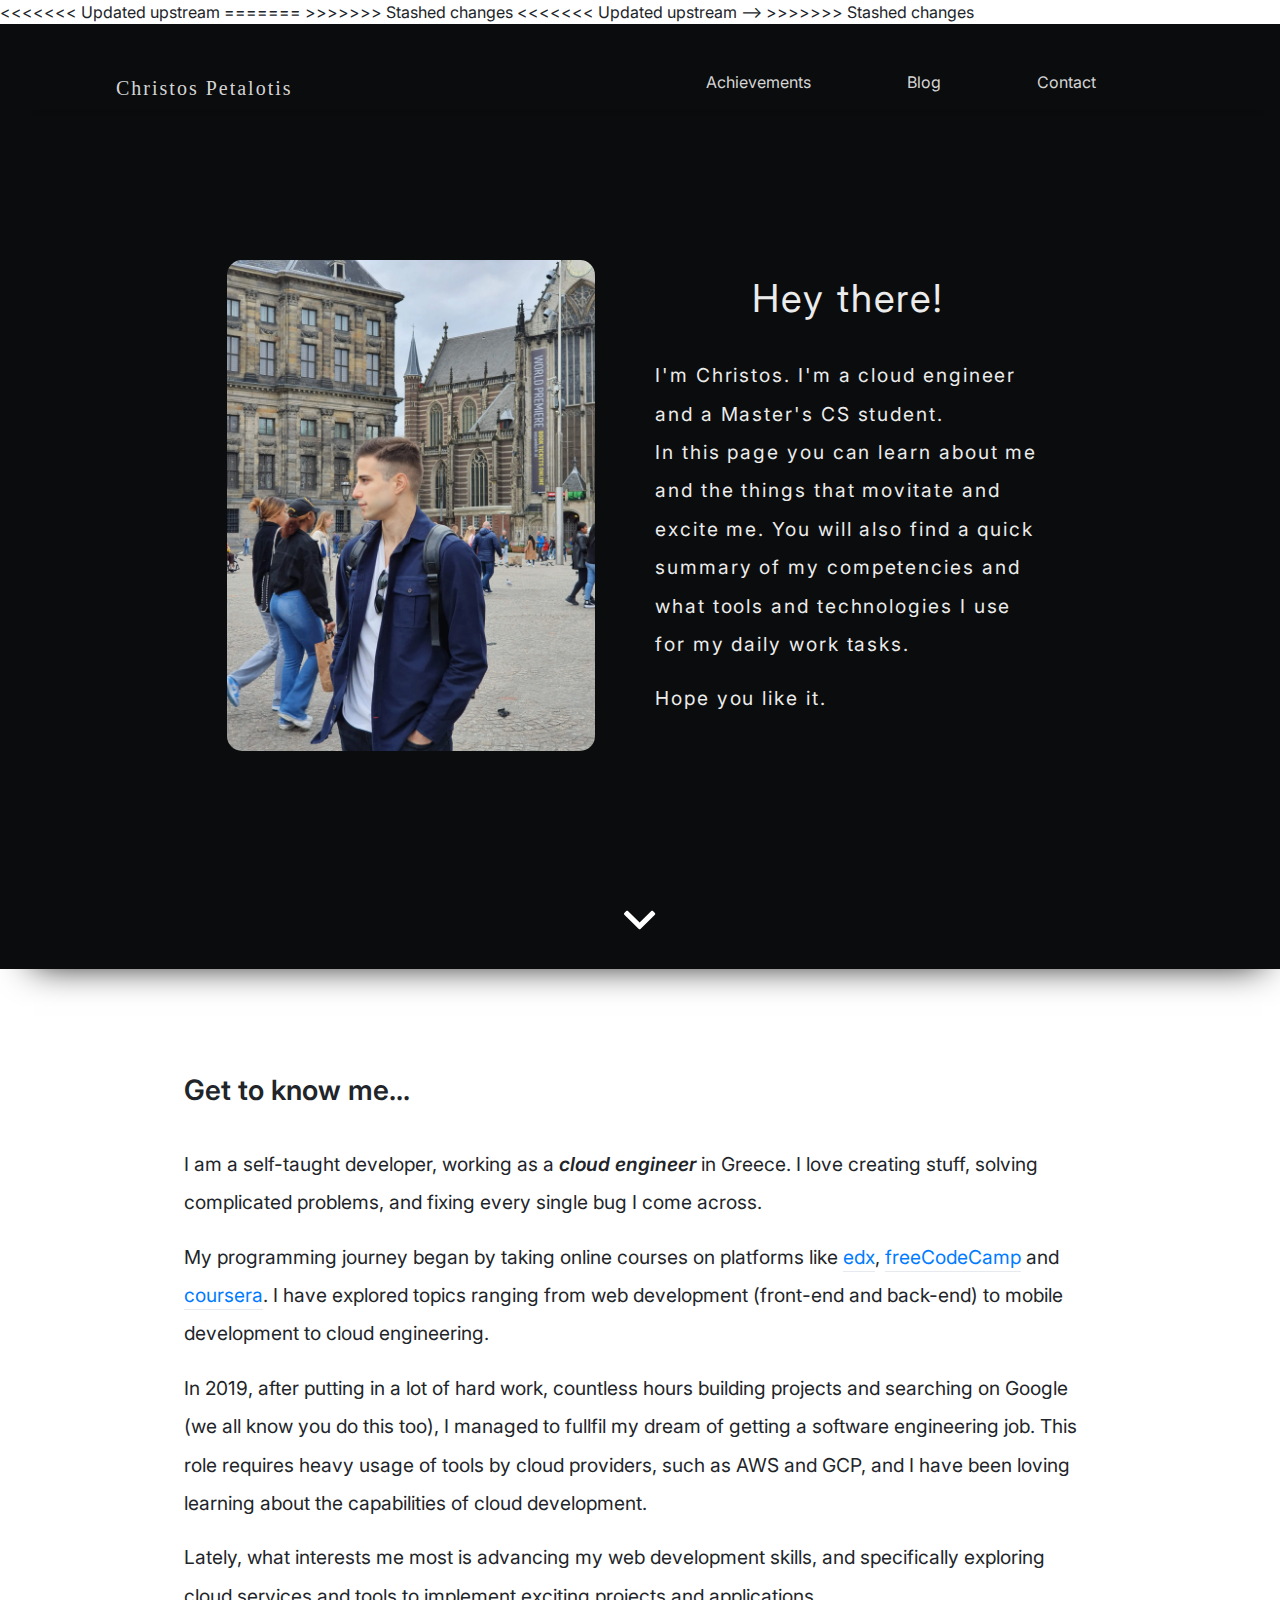
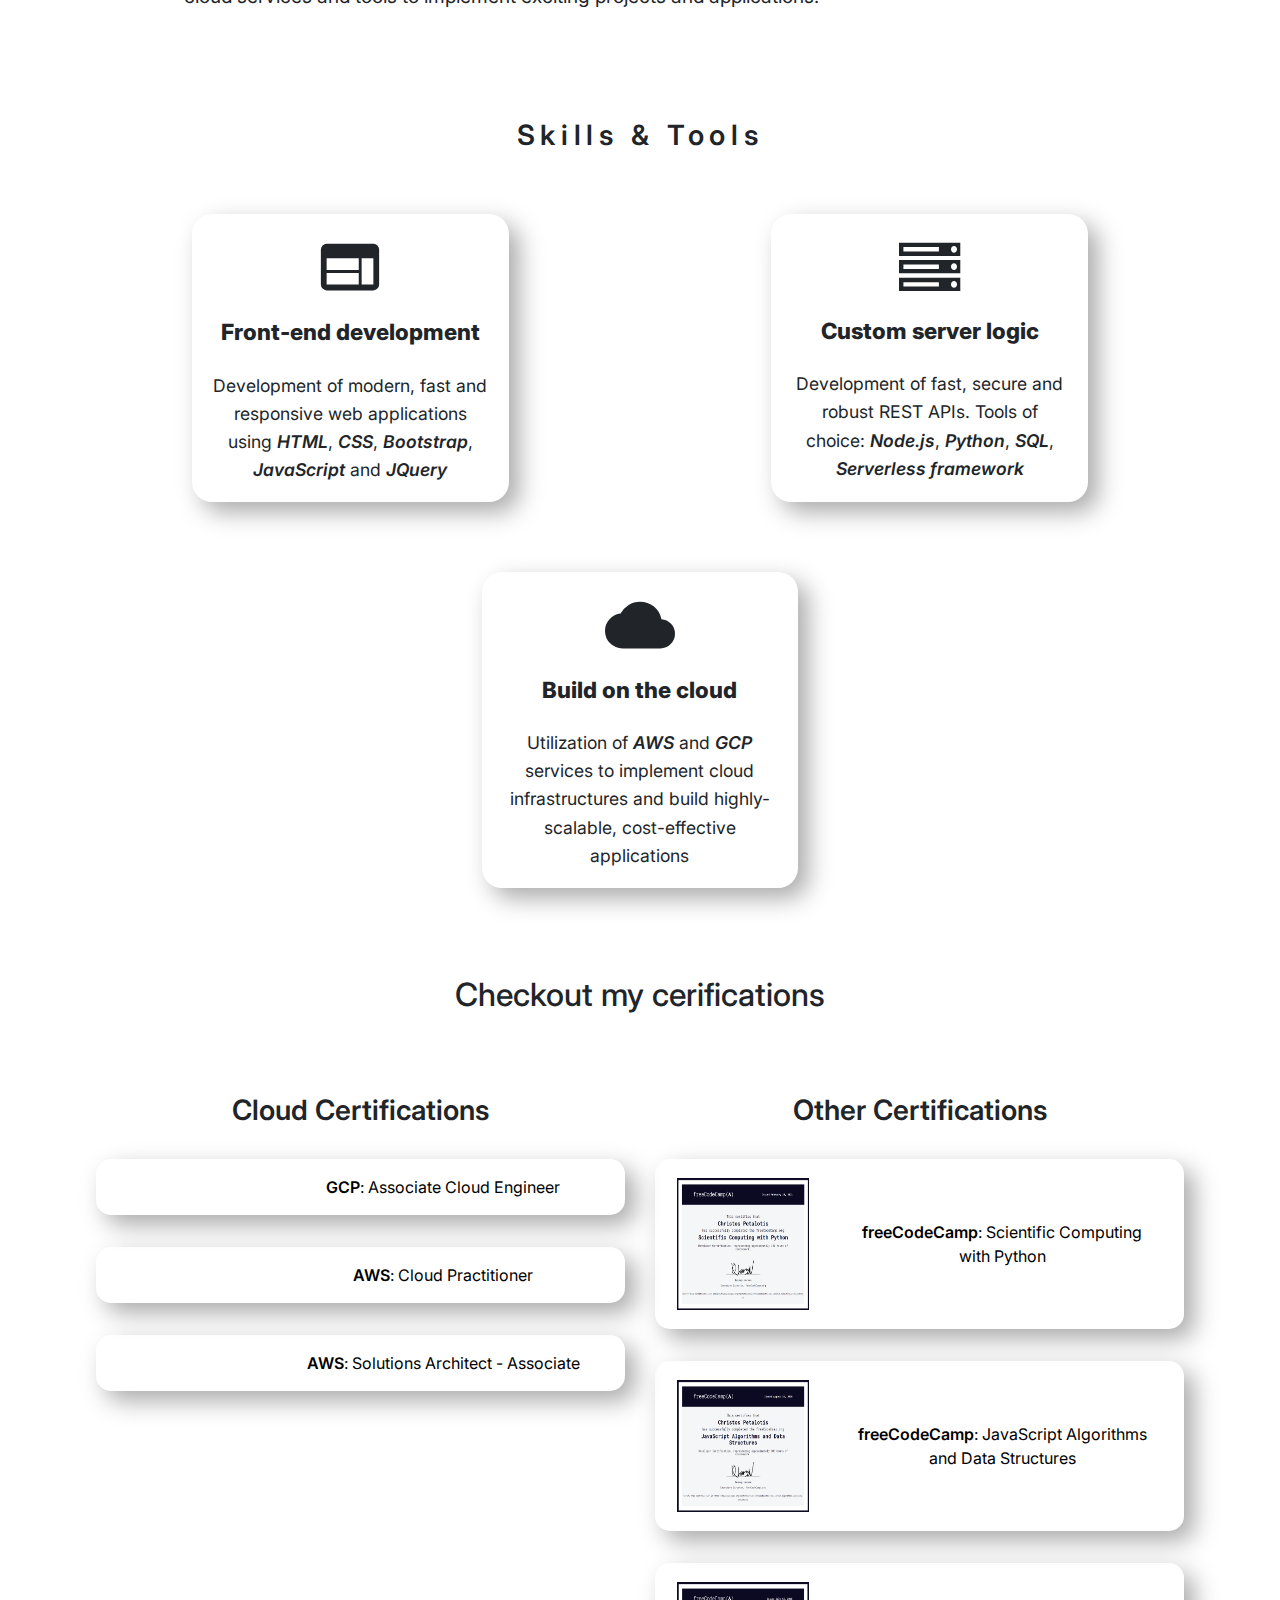
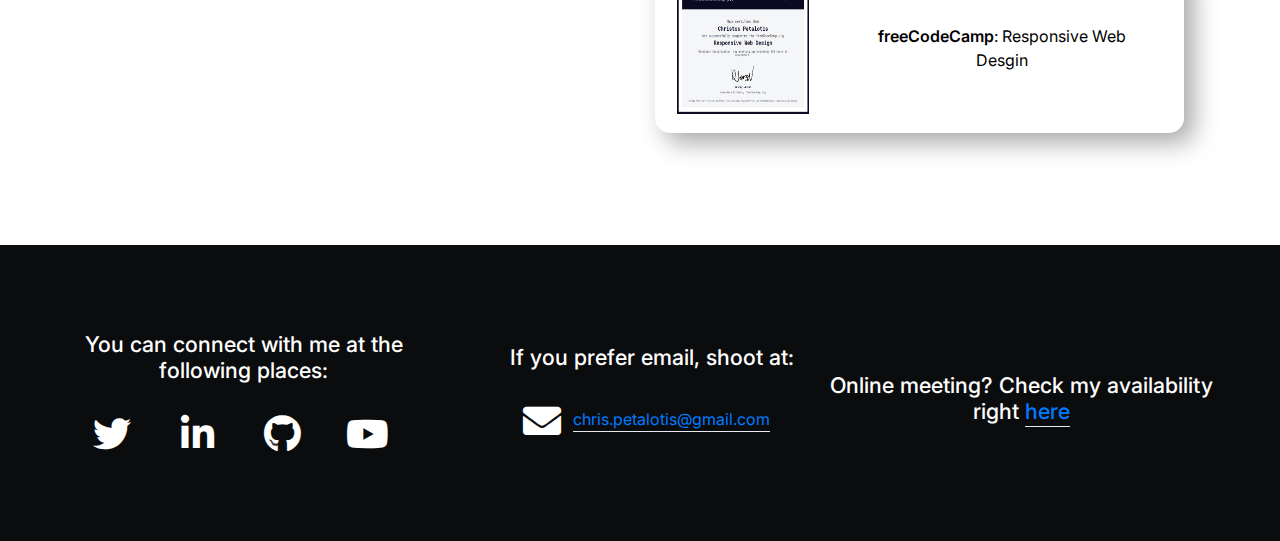
==== commit b8e5753b: "Fix merge conflicts" ====
--- a/index.html
+++ b/index.html
@@ -11,14 +11,19 @@
 
 	<!-- STYLES -->
 	<link rel="stylesheet" href="https://stackpath.bootstrapcdn.com/bootstrap/4.3.1/css/bootstrap.min.css" integrity="sha384-ggOyR0iXCbMQv3Xipma34MD+dH/1fQ784/j6cY/iJTQUOhcWr7x9JvoRxT2MZw1T" crossorigin="anonymous">
+<<<<<<< Updated upstream
 	<link rel="stylesheet" href="https://use.fontawesome.com/releases/v5.15.3/css/all.css" rel="preconnect prefetch">
 	<link href="https://fonts.googleapis.com/icon?family=Material+Icons" rel="stylesheet">
 	<link href="https://unpkg.com/aos@2.3.1/dist/aos.css" rel="stylesheet">
+=======
+	<link async rel="stylesheet" href="https://cdnjs.cloudflare.com/ajax/libs/font-awesome/4.7.0/css/font-awesome.min.css" rel="preconnect prefetch">
+>>>>>>> Stashed changes
 	<link rel="stylesheet" href="css/styles.css">
 
 	<!-- Jqeury -->
 	<script src="https://ajax.googleapis.com/ajax/libs/jquery/3.5.1/jquery.min.js"></script>
 
+<<<<<<< Updated upstream
 	<!-- Google Analytics - Google Tag Manager-->
 	<script async>(function(w,d,s,l,i){w[l]=w[l]||[];w[l].push({'gtm.start':
 	new Date().getTime(),event:'gtm.js'});var f=d.getElementsByTagName(s)[0],
@@ -29,14 +34,39 @@
 	<!-- Global site tag (gtag.js) - Google Analytics -->
 	<script async src="https://www.googletagmanager.com/gtag/js?id=UA-124825060-1"></script>
 	<script async>
+=======
+	<!-- <link rel="stylesheet" href="css/large-screens.css"> -->
+	<!-- <link rel="stylesheet" href="css/medium-screens.css" > -->
+	<!-- <link rel="stylesheet" href="css/small-screens.css"> -->
+
+	<!-- Google Analytics - Google Tag Manager-->
+	<!-- <script async>(function(w,d,s,l,i){w[l]=w[l]||[];w[l].push({'gtm.start':
+	new Date().getTime(),event:'gtm.js'});var f=d.getElementsByTagName(s)[0],
+	j=d.createElement(s),dl=l!='dataLayer'?'&l='+l:'';j.async=true;j.src=
+	'https://www.googletagmanager.com/gtm.js?id='+i+dl;f.parentNode.insertBefore(j,f);
+	})(window,document,'script','dataLayer','GTM-KRBXRTH');</script> -->
+	<!-- End Google Tag Manager -->
+	<!-- Global site tag (gtag.js) - Google Analytics -->
+	<!-- <script async src="https://www.googletagmanager.com/gtag/js?id=UA-124825060-1"></script> -->
+	<!-- <script async>
+>>>>>>> Stashed changes
 	  window.dataLayer = window.dataLayer || [];
 	  function gtag(){dataLayer.push(arguments);}
 	  gtag('js', new Date());
 
 	  gtag('config', 'UA-124825060-1');
+<<<<<<< Updated upstream
 	</script>
 	<!-- Google verification tag -->
 	<meta name="google-site-verification" content="ce4kvtXXnZezIgSGgDJ9dQQtUFSFIPBI6aXUP_9r9DM" />
+=======
+	</script> -->
+	<!-- Google verification tag -->
+	<!-- <meta name="google-site-verification" content="ce4kvtXXnZezIgSGgDJ9dQQtUFSFIPBI6aXUP_9r9DM" /> -->
+
+	
+	<!-- <meta name="google-site-verification" content="ce4kvtXXnZezIgSGgDJ9dQQtUFSFIPBI6aXUP_9r9DM" /> -->
+>>>>>>> Stashed changes
 </head>
 <body>
 	<!-- Google Tag Manager (noscript) -->
@@ -349,7 +379,7 @@
 	<!-- Bootstrap JS -->
 	<script src="https://cdnjs.cloudflare.com/ajax/libs/popper.js/1.14.7/umd/popper.min.js" integrity="sha384-UO2eT0CpHqdSJQ6hJty5KVphtPhzWj9WO1clHTMGa3JDZwrnQq4sF86dIHNDz0W1" crossorigin="anonymous"></script>
 	<script src="https://stackpath.bootstrapcdn.com/bootstrap/4.3.1/js/bootstrap.min.js" integrity="sha384-JjSmVgyd0p3pXB1rRibZUAYoIIy6OrQ6VrjIEaFf/nJGzIxFDsf4x0xIM+B07jRM" crossorigin="anonymous"></script>
-	<script src="https://unpkg.com/aos@next/dist/aos.js"></script>
+	<!-- <script src="https://unpkg.com/aos@next/dist/aos.js"></script> -->
 	<!-- Custom JS -->
 	<script src="javascript.js" rel='preconnect'></script>
 </body>
--- a/css/large-screens.css
+++ b/css/large-screens.css
@@ -0,0 +1,12 @@
+@media (min-width: 1600px) and (max-width: 2050px) {
+  #about-me-text {
+    margin-left: 6.5em;
+  }
+  .personal_info {
+    height: 72%;
+  }
+  #personal_name {
+    right: 3em;
+  }
+}
+/*# sourceMappingURL=large-screens.css.map */--- a/css/medium-screens.css
+++ b/css/medium-screens.css
@@ -0,0 +1,6 @@
+@media (max-width: 800px) {
+  footer {
+    height: 100vh;
+  }
+}
+/*# sourceMappingURL=medium-screens.css.map */--- a/css/small-screens.css
+++ b/css/small-screens.css
@@ -0,0 +1,15 @@
+@media (max-width: 600px) {
+  #general-info {
+    margin: 70px auto;
+    -webkit-box-orient: vertical;
+    -webkit-box-direction: normal;
+        -ms-flex-direction: column;
+            flex-direction: column;
+  }
+  #about-me-text {
+    font-size: 20px;
+    padding: 60px;
+    padding-top: 0;
+  }
+}
+/*# sourceMappingURL=small-screens.css.map */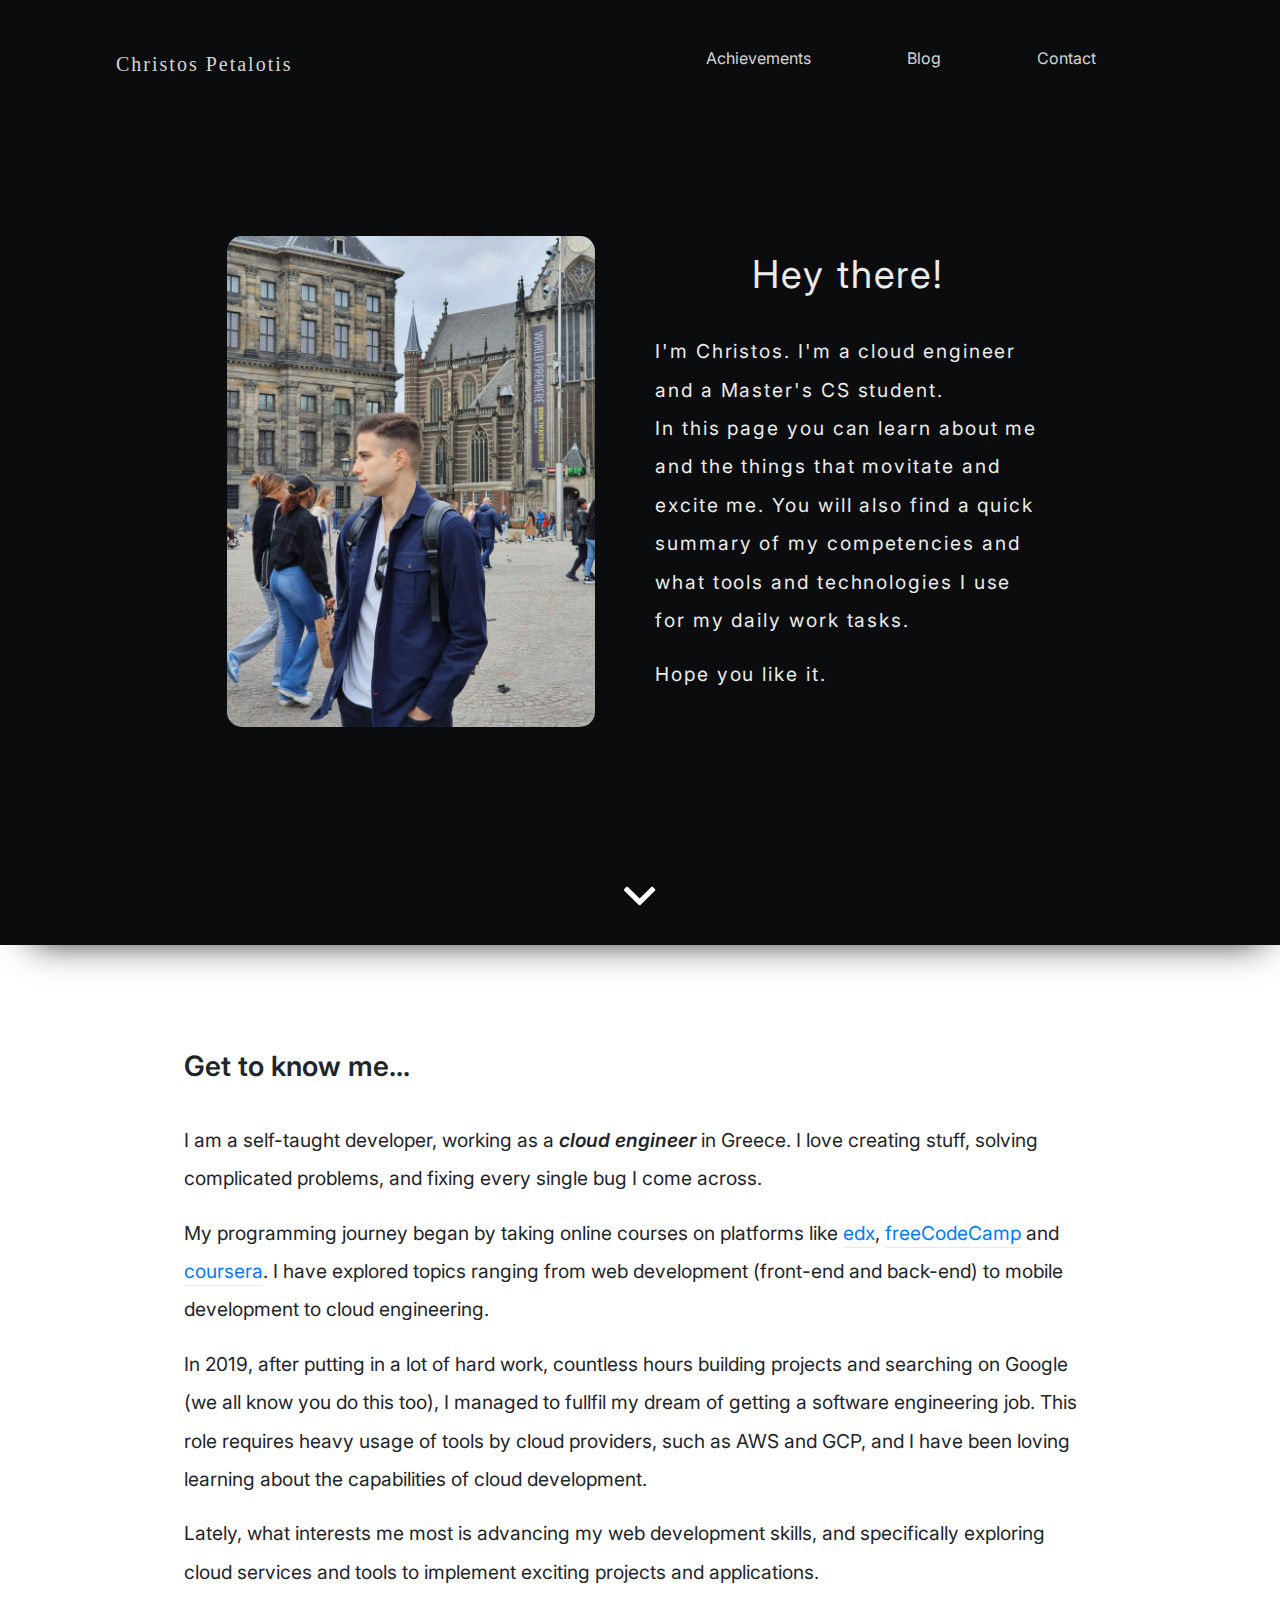
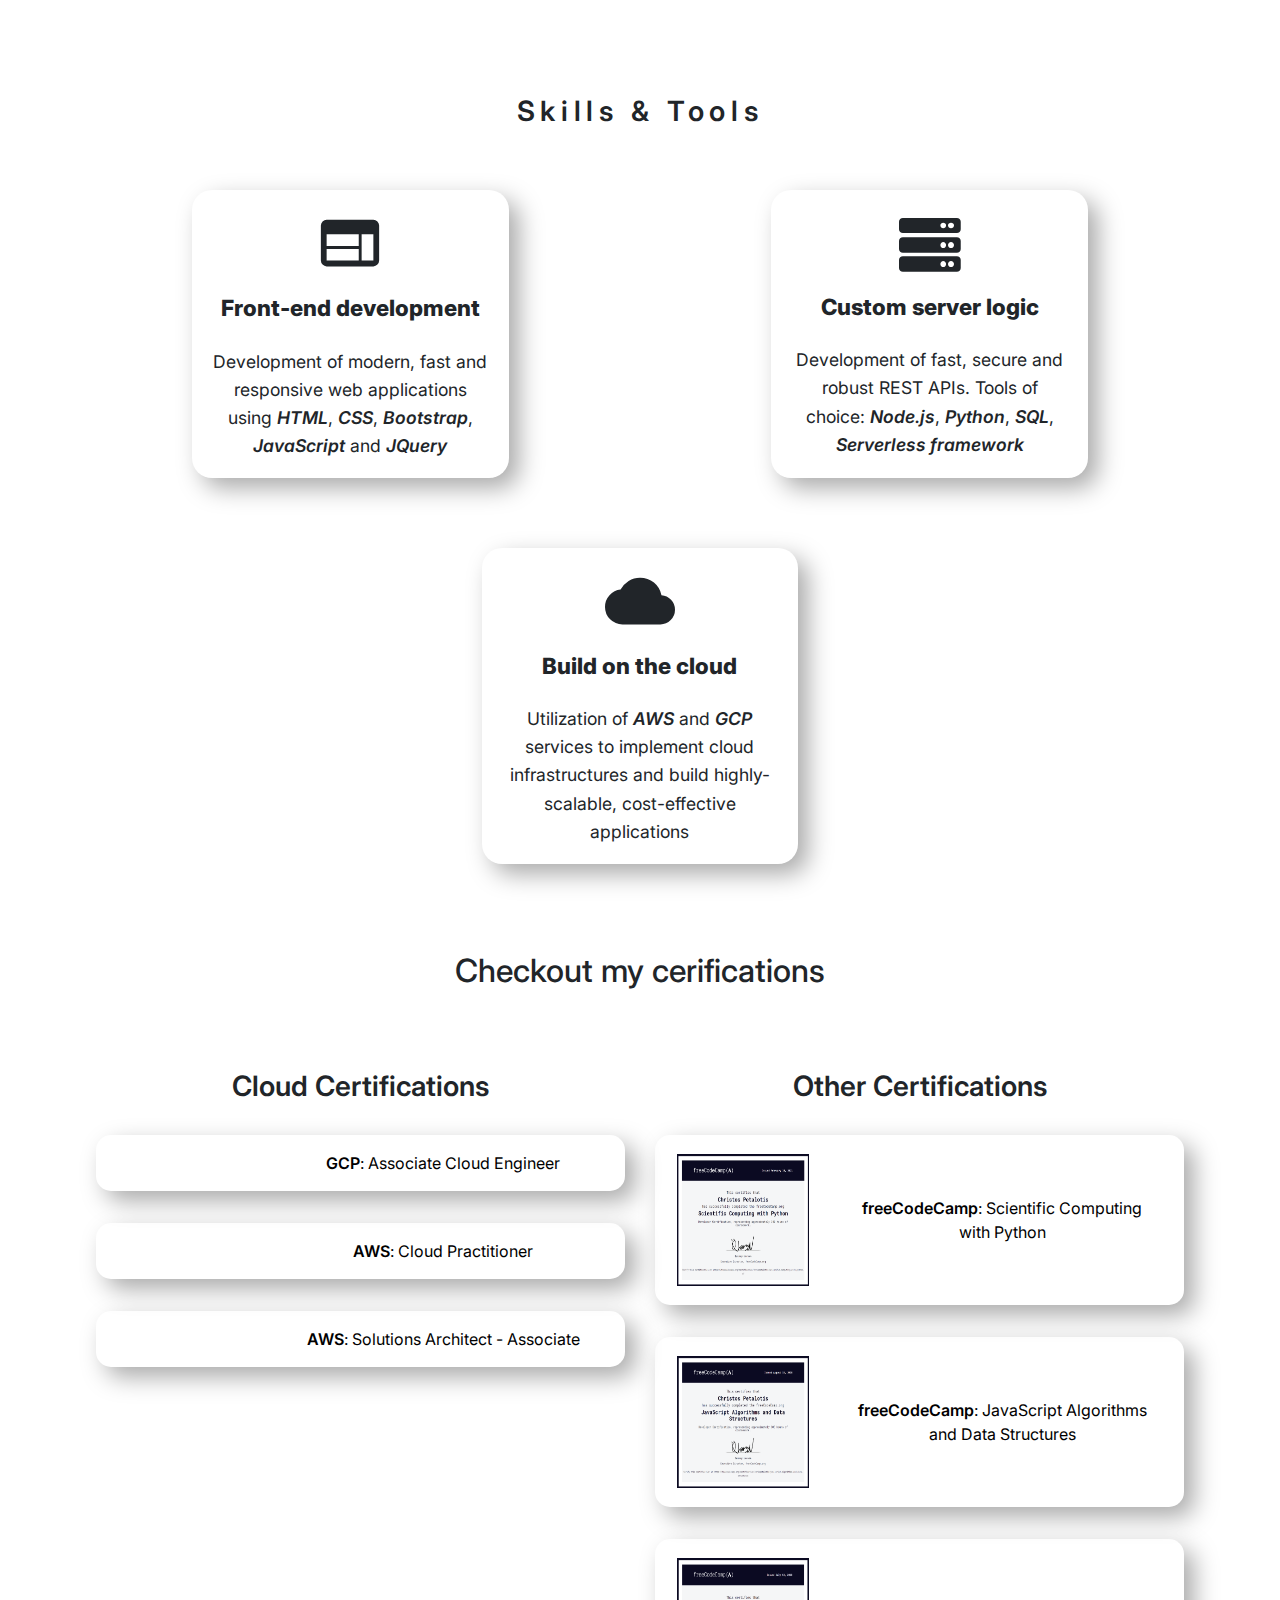
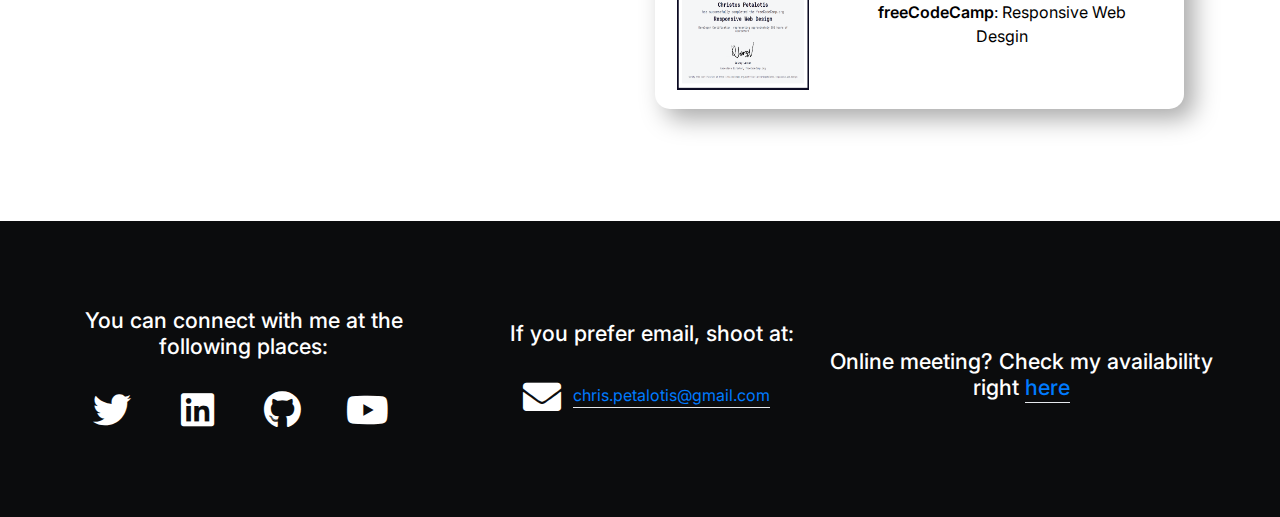
==== commit 0154c38b: "Fix merge conflicts (again)" ====
--- a/index.html
+++ b/index.html
@@ -11,19 +11,14 @@
 
 	<!-- STYLES -->
 	<link rel="stylesheet" href="https://stackpath.bootstrapcdn.com/bootstrap/4.3.1/css/bootstrap.min.css" integrity="sha384-ggOyR0iXCbMQv3Xipma34MD+dH/1fQ784/j6cY/iJTQUOhcWr7x9JvoRxT2MZw1T" crossorigin="anonymous">
-<<<<<<< Updated upstream
 	<link rel="stylesheet" href="https://use.fontawesome.com/releases/v5.15.3/css/all.css" rel="preconnect prefetch">
 	<link href="https://fonts.googleapis.com/icon?family=Material+Icons" rel="stylesheet">
 	<link href="https://unpkg.com/aos@2.3.1/dist/aos.css" rel="stylesheet">
-=======
-	<link async rel="stylesheet" href="https://cdnjs.cloudflare.com/ajax/libs/font-awesome/4.7.0/css/font-awesome.min.css" rel="preconnect prefetch">
->>>>>>> Stashed changes
 	<link rel="stylesheet" href="css/styles.css">
 
 	<!-- Jqeury -->
 	<script src="https://ajax.googleapis.com/ajax/libs/jquery/3.5.1/jquery.min.js"></script>
 
-<<<<<<< Updated upstream
 	<!-- Google Analytics - Google Tag Manager-->
 	<script async>(function(w,d,s,l,i){w[l]=w[l]||[];w[l].push({'gtm.start':
 	new Date().getTime(),event:'gtm.js'});var f=d.getElementsByTagName(s)[0],
@@ -34,39 +29,14 @@
 	<!-- Global site tag (gtag.js) - Google Analytics -->
 	<script async src="https://www.googletagmanager.com/gtag/js?id=UA-124825060-1"></script>
 	<script async>
-=======
-	<!-- <link rel="stylesheet" href="css/large-screens.css"> -->
-	<!-- <link rel="stylesheet" href="css/medium-screens.css" > -->
-	<!-- <link rel="stylesheet" href="css/small-screens.css"> -->
-
-	<!-- Google Analytics - Google Tag Manager-->
-	<!-- <script async>(function(w,d,s,l,i){w[l]=w[l]||[];w[l].push({'gtm.start':
-	new Date().getTime(),event:'gtm.js'});var f=d.getElementsByTagName(s)[0],
-	j=d.createElement(s),dl=l!='dataLayer'?'&l='+l:'';j.async=true;j.src=
-	'https://www.googletagmanager.com/gtm.js?id='+i+dl;f.parentNode.insertBefore(j,f);
-	})(window,document,'script','dataLayer','GTM-KRBXRTH');</script> -->
-	<!-- End Google Tag Manager -->
-	<!-- Global site tag (gtag.js) - Google Analytics -->
-	<!-- <script async src="https://www.googletagmanager.com/gtag/js?id=UA-124825060-1"></script> -->
-	<!-- <script async>
->>>>>>> Stashed changes
 	  window.dataLayer = window.dataLayer || [];
 	  function gtag(){dataLayer.push(arguments);}
 	  gtag('js', new Date());
 
 	  gtag('config', 'UA-124825060-1');
-<<<<<<< Updated upstream
 	</script>
 	<!-- Google verification tag -->
 	<meta name="google-site-verification" content="ce4kvtXXnZezIgSGgDJ9dQQtUFSFIPBI6aXUP_9r9DM" />
-=======
-	</script> -->
-	<!-- Google verification tag -->
-	<!-- <meta name="google-site-verification" content="ce4kvtXXnZezIgSGgDJ9dQQtUFSFIPBI6aXUP_9r9DM" /> -->
-
-	
-	<!-- <meta name="google-site-verification" content="ce4kvtXXnZezIgSGgDJ9dQQtUFSFIPBI6aXUP_9r9DM" /> -->
->>>>>>> Stashed changes
 </head>
 <body>
 	<!-- Google Tag Manager (noscript) -->
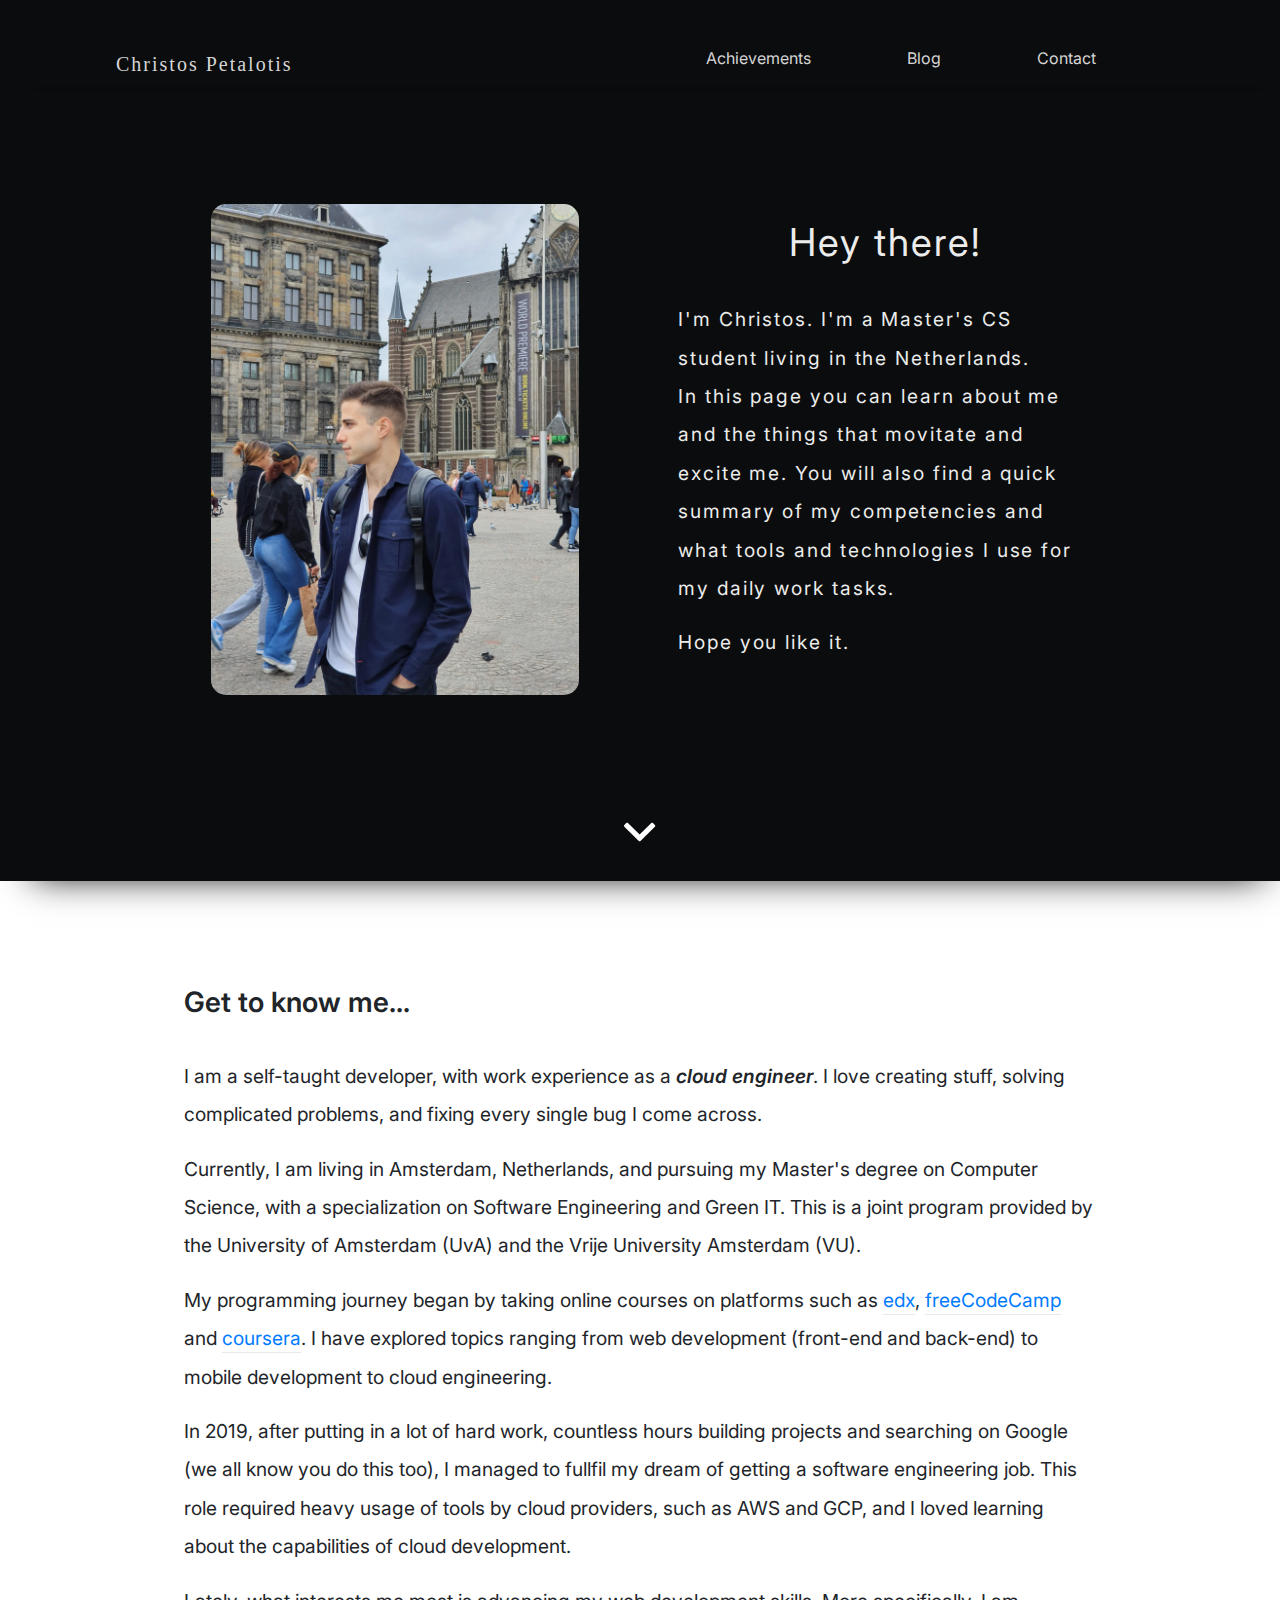
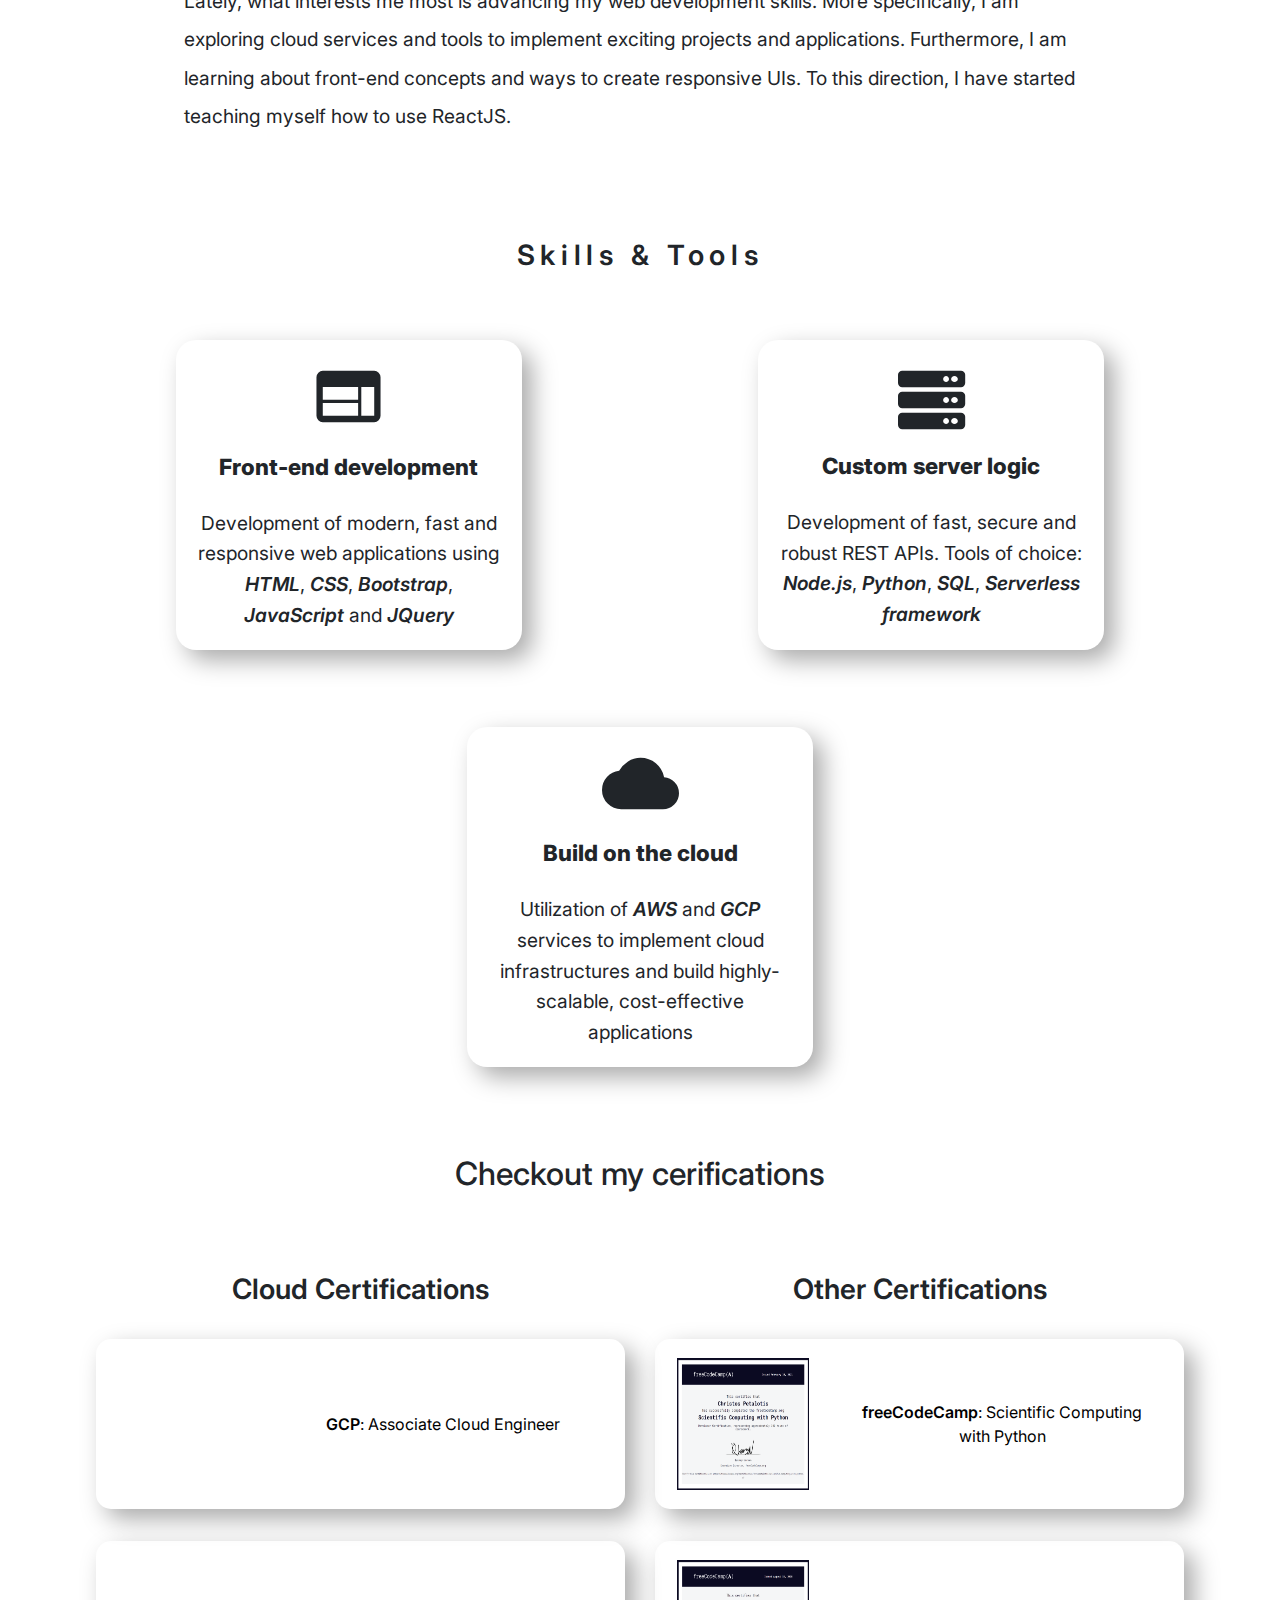
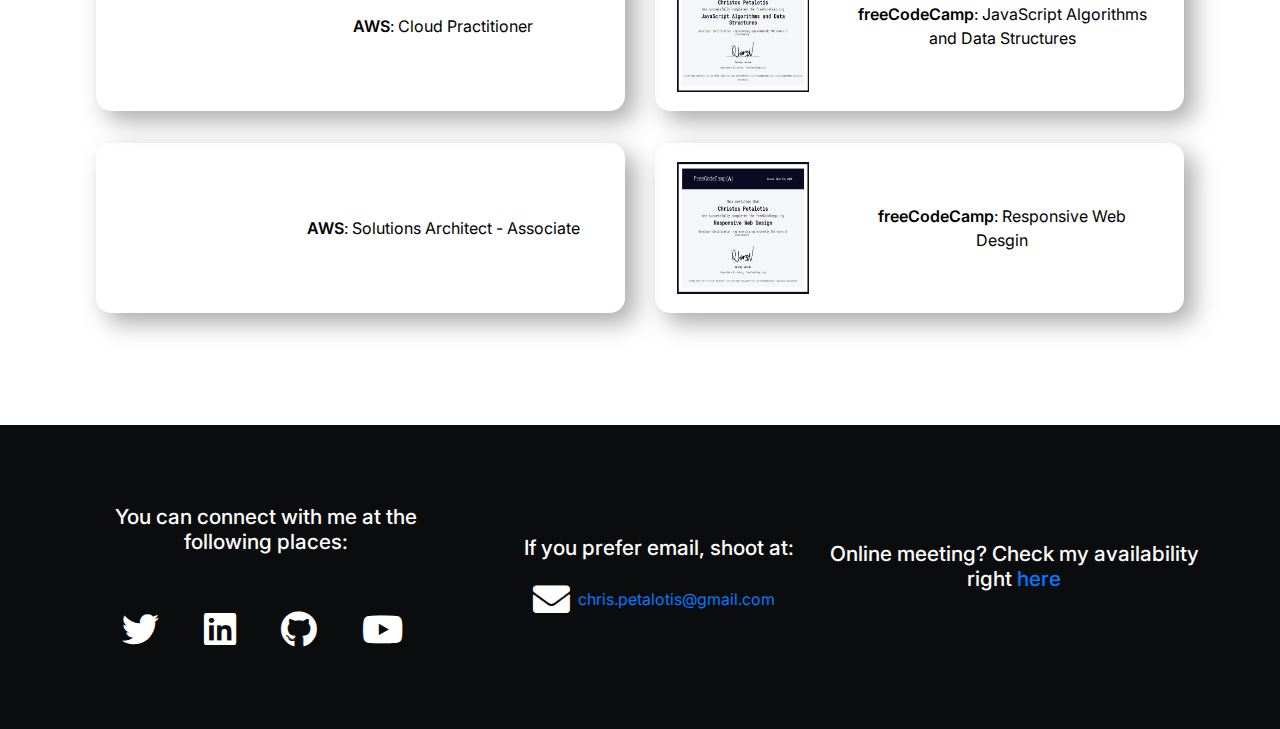
==== commit 496037ab: "Small css fixes, updated text in about me serction" ====
--- a/index.html
+++ b/index.html
@@ -91,7 +91,7 @@
 									<div class="col-xs-12 col-md-6">
 										<div class="main__section__box--description">
 											<div id="greeting">Hey there!</div>	 
-											 I'm Christos. I'm a cloud engineer and a Master's CS student. 
+											 I'm Christos. I'm a Master's CS student living in the Netherlands. 
 											 <p>
 												In this page you can learn about me and the things that movitate and excite me. You will also find a quick summary of my 
 												competencies and what tools and technologies I use for my daily work tasks.
@@ -124,20 +124,23 @@
 				<div class="row">
 					<div class="col-12">
 
-						<div class="about-me__section--description">
+						<div class="about-me__section__description">
 							<!-- <div class="row"> -->
-								<div class="about-me__section--description--text">
-									<p>
-										I am a self-taught developer, working as a <span class="stand-out">cloud engineer</span> in Greece. I love creating stuff, solving complicated problems, and fixing every single bug I come across.
-									</p>
-									<p>
-										My programming journey began by taking online courses on platforms like <a href="https://www.edx.org" target="_blank">edx</a>, <a href="https://www.freecodecamp.org" target="_blank">freeCodeCamp</a> and <a href="https://www.coursera.org" target="_blank">coursera</a>. I have explored topics ranging from web development (front-end and back-end) to mobile development to cloud engineering. 
-									</p>
-									<p>
-										In 2019, after putting in a lot of hard work, countless hours building projects and searching on Google (we all know you do this too), I managed to fullfil my dream of getting a software engineering job. This role requires heavy usage of tools by cloud providers, such as AWS and GCP, and I have been loving learning about the capabilities of cloud development.
-									</p>
-									<p>
-										Lately, what interests me most is advancing my web development skills, and specifically exploring cloud services and tools to implement exciting projects and applications.
+								<div class="about-me__section__description--text">
+									<p>
+										I am a self-taught developer, with work experience as a <span class="stand-out">cloud engineer</span>. I love creating stuff, solving complicated problems, and fixing every single bug I come across.
+									</p>
+									<p>
+										Currently, I am living in Amsterdam, Netherlands, and pursuing my Master's degree on Computer Science, with a specialization on Software Engineering and Green IT. This is a joint program provided by the University of Amsterdam (UvA) and the Vrije University Amsterdam (VU).
+									</p>
+									<p>
+										My programming journey began by taking online courses on platforms such as <a href="https://www.edx.org" target="_blank">edx</a>, <a href="https://www.freecodecamp.org" target="_blank">freeCodeCamp</a> and <a href="https://www.coursera.org" target="_blank">coursera</a>. I have explored topics ranging from web development (front-end and back-end) to mobile development to cloud engineering. 
+									</p>
+									<p>
+										In 2019, after putting in a lot of hard work, countless hours building projects and searching on Google (we all know you do this too), I managed to fullfil my dream of getting a software engineering job. This role required heavy usage of tools by cloud providers, such as AWS and GCP, and I loved learning about the capabilities of cloud development.
+									</p>
+									<p>
+										Lately, what interests me most is advancing my web development skills. More specifically, I am exploring cloud services and tools to implement exciting projects and applications. Furthermore, I am learning about front-end concepts and ways to create responsive UIs. To this direction, I have started teaching myself how to use ReactJS.
 									</p>
 								</div>					
 								 <!-- Cloud-based services are my go-to; I like to use AWS to build high-performance, durable and cost-effective applications. Also, I like coffee - like lots of it. -->
@@ -184,7 +187,7 @@
 			</div>
 		</section>
 
-		<section class="certifications">
+		<section class="certifications" id="certifications">
 			<h2 style="text-align:center;">Checkout my cerifications</h2>
 
 			<div class="certifications__section">
@@ -192,8 +195,8 @@
 					<!-- <div class="col-12"> -->
 						<div class="col-12 col-sm-6 certifications__section--left">
 							<h3>Cloud Certifications</h3>
-							<div class="certifications__section--left--item">
-								<a href="https://www.credential.net/3a2a50f7-f2cb-418f-b693-412576489bc4" target="_blank">
+							<a href="https://www.credential.net/3a2a50f7-f2cb-418f-b693-412576489bc4" target="_blank">
+								<div class="certifications__section--left--item">
 									<div class="row">
 										<div class="col-12 col-lg-3 badge">
 											<img src="https://api.accredible.com/v1/frontend/credential_website_embed_image/badge/20960755" alt="">
@@ -202,10 +205,11 @@
 											<span class="provider">GCP</span>: Associate Cloud Engineer
 										</div>
 									</div>
-								</a>
-							</div>
-							<div class="certifications__section--left--item">
-								<a href="https://www.credly.com/badges/d17f2943-5618-4506-9f46-c2e3f5c97c85/public_url" target="_blank">
+								</div>
+							</a>
+
+							<a href="https://www.credly.com/badges/d17f2943-5618-4506-9f46-c2e3f5c97c85/public_url" target="_blank">
+								<div class="certifications__section--left--item">
 									<div class="row">
 										<div class="col-12 col-lg-3 badge">
 											<img src="https://images.credly.com/size/340x340/images/68468004-5a85-4f3b-bc58-590773979486/AWS-CloudPractitioner-2020.png" alt="">
@@ -214,10 +218,12 @@
 											<span class="provider">AWS</span>: Cloud Practitioner
 										</div>
 									</div>
-								</a>
-							</div>
-							<div class="certifications__section--left--item">
-								<a href="https://www.credly.com/badges/4249054b-f14c-4fe2-9c4e-0edae1c9676b/public_url" target="_blank">
+								</div>
+							</a>
+
+							<a href="https://www.credly.com/badges/4249054b-f14c-4fe2-9c4e-0edae1c9676b/public_url" target="_blank">
+
+								<div class="certifications__section--left--item">
 									<div class="row">
 										<div class="col-12 col-lg-3 badge">
 											<img src="https://images.credly.com/size/340x340/images/4bc21d8b-4afe-4fbd-9a90-a9de8bf7b240/AWS-SolArchitect-Associate-2020.png" alt="">
@@ -226,14 +232,16 @@
 											<span class="provider">AWS</span>: Solutions Architect - Associate
 										</span>
 									</div>
-								</a>
-							</div>
+								</div>
+							</a>
+
 						</div>
 						
 						<div class="col-12 col-sm-6 certifications__section--right">
 							<h3>Other Certifications</h3>
-							<div class="certifications__section--right--item">
-								<a href="https://www.freecodecamp.org/certification/chrispetalotis/scientific-computing-with-python-v7" target="_blank">
+							<a href="https://www.freecodecamp.org/certification/chrispetalotis/scientific-computing-with-python-v7" target="_blank">
+
+								<div class="certifications__section--right--item">
 									<div class="row">
 										<div class="col-12 col-lg-3 badge">
 											<img src="./images/scientific-computing-with-python.png" alt="">
@@ -242,10 +250,11 @@
 											<span class="provider">freeCodeCamp</span>: Scientific Computing with Python
 										</div>
 									</div>
-								</a> 
-							</div>
-							<div class="certifications__section--right--item">
-								<a href="https://www.freecodecamp.org/certification/chrispetalotis/javascript-algorithms-and-data-structures" target="_blank">
+								</div>
+							</a> 
+							
+							<a href="https://www.freecodecamp.org/certification/chrispetalotis/javascript-algorithms-and-data-structures" target="_blank">
+								<div class="certifications__section--right--item">
 									<div class="row">
 										<div class="col-12 col-lg-3 badge">
 											<img src="./images/js-algorithms-and-data-structures.png" alt="">
@@ -254,10 +263,11 @@
 											<span class="provider">freeCodeCamp</span>: JavaScript Algorithms and Data Structures
 										</div>
 									</div>
-								</a>
-							</div>
-							<div class="certifications__section--right--item">
-								<a href="https://www.freecodecamp.org/certification/chrispetalotis/responsive-web-design" target="_blank">
+								</div>
+							</a>
+							
+							<a href="https://www.freecodecamp.org/certification/chrispetalotis/responsive-web-design" target="_blank">
+								<div class="certifications__section--right--item">
 									<div class="row">
 										<div class="col-12 col-lg-3 badge">
 											<img src="./images/responsive-web-design-certificate-fcc.png" alt="">
@@ -265,10 +275,9 @@
 										<div class="col-12 col-lg-8 offset-lg-1 cert_description">
 											<span class="provider">freeCodeCamp</span>: Responsive Web Desgin
 										</div>
-									</div>
-								</a>
-								
-							</div>
+									</div>								
+								</div>
+							</a>
 						</div>
 						
 					<!-- </div> -->
@@ -278,9 +287,9 @@
 		
 		<footer id="contact">
 			<div class="footer__section">
-				<div class="row" style="margin-right: 0">
+				<div class="row no-margin">
 					<div class="col-12">
-						<div class="row">
+						<div class="row no-margin">
 							<div class="footer__section__column col-12 col-md-6 col-lg-4">
 								<div class="footer__section__column--title">
 									<h3>You can connect with me at the following places:</h3>
@@ -290,22 +299,22 @@
 										<div class="row">
 											
 											<!-- Twitter -->
-											<div class="col-6 col-md">
+											<div class="col-auto">
 												<a href="https://twitter.com/ChrisPetalotis" data-toggle="tooltip" title="Twitter" target="_blank" rel="noopener"><i class="fab fa-twitter"></i></a>
 											</div>
 											
 											<!-- LinkedIn -->
-											<div class="col-6 col-md">
+											<div class="col-auto">
 												<a href="https://www.linkedin.com/in/christos-petalotis-949934ba/" data-toggle="tooltip" title="LinkedIn" target="_blank" rel="noopener"><i class="fab fa-linkedin"></i></a>
 											</div>
 											
 											<!-- Github -->
-											<div class="col-6 col-md">
+											<div class="col-auto">
 												<a href="https://github.com/ChrisPetalotis" data-toggle="tooltip" title="GitHub" target="_blank" rel="noopener"><i class="fab fa-github"></i></a>
 											</div>
 	
 											<!-- YouTube -->
-											<div class="col-6 col-md">
+											<div class="col-auto">
 												<a href="https://www.youtube.com/channel/UCG1Ly8_ew6qQtp5bAg8bZzQ" data-toggle="tooltip" title="YouTube" target="_blank" rel="noopener"> <i class="fab fa-youtube"></i>	</a>
 											</div>
 										</div>
@@ -319,7 +328,7 @@
 								<div class="footer__section__column--body">
 									
 									<!-- Email -->
-									<div class="col-12 col-md" style="margin-left: 14px;">
+									<div class="col-12 col-md email-box" style="margin-left: 14px;">
 										 <span>
 											<i class="fas fa-envelope"></i>
 											<a href="https://mail.google.com/mail/?view=cm&fs=1&to=chris.petalotis@gmail.com" data-toggle="tooltip"  title="Email" target="_blank" rel="noopener">chris.petalotis@gmail.com	</a>
--- a/css/styles.css
+++ b/css/styles.css
@@ -1,6 +1,11 @@
 @import url("https://fonts.googleapis.com/css2?family=Montserrat&display=swap");
 @import url("https://fonts.googleapis.com/css2?family=Inter&display=swap");
 /* Variables */
+* {
+  -webkit-box-sizing: border-box;
+          box-sizing: border-box;
+}
+
 body, html {
   margin: 0;
   padding: 0;
@@ -37,6 +42,12 @@
   margin-top: 5.5em;
 }
 
+@media (max-width: 768px) {
+  section {
+    margin-top: 3.5em;
+  }
+}
+
 section h3 {
   font-weight: 600;
 }
@@ -62,7 +73,7 @@
 }
 
 .main .navbar .navbar-brand {
-  font-family: 'Public Sans',cursive;
+  font-family: 'Comic sans',cursive;
   margin-left: 5em;
   letter-spacing: 2px;
   border-bottom: 0;
@@ -126,14 +137,14 @@
 }
 
 .main__section__box {
-  margin: 9em auto;
-  padding: 0 2em;
+  margin: 7em auto;
   max-width: 950px;
 }
 
-@media (max-width: 768px) {
+@media (max-width: 992px) {
   .main__section__box {
-    margin: 3.5em auto;
+    margin: 3.5em auto 2.5em;
+    padding: 0 2em;
   }
 }
 
@@ -151,14 +162,9 @@
 .main__section__box--description {
   font-size: 1.2rem;
   width: 90%;
+  margin: 0 auto;
   line-height: 2;
   letter-spacing: 0.1em;
-}
-
-@media (max-width: 768px) {
-  .main__section__box--description {
-    font-size: 1.1em;
-  }
 }
 
 @media (max-width: 768px) {
@@ -257,16 +263,16 @@
   padding: 0 1em;
 }
 
-.about-me__section--description {
+.about-me__section__description {
   margin-top: 1.5em;
 }
 
-.about-me__section--description--text {
+.about-me__section__description--text {
   line-height: 2em;
 }
 
 .tech__components {
-  font-size: 1.1rem;
+  font-size: 1.2rem;
   display: -webkit-box;
   display: -ms-flexbox;
   display: flex;
@@ -326,7 +332,7 @@
 
 .certifications__section--left--item, .certifications__section--right--item {
   padding: 1rem 2em;
-  margin: 2em auto;
+  margin: 2em 0;
   -webkit-box-shadow: 10px 10px 25px 0px #aaa;
           box-shadow: 10px 10px 25px 0px #aaa;
   border-radius: 15px;
@@ -353,7 +359,7 @@
 
 .certifications__section--left--item img, .certifications__section--right--item img {
   max-width: 11em;
-  height: 11em;
+  min-height: 11em;
 }
 
 @media (max-width: 992px) {
@@ -396,86 +402,84 @@
   margin: 0 auto;
 }
 
+footer .footer__section a {
+  text-decoration: none;
+  border-bottom: 0;
+}
+
+footer .footer__section .no-margin {
+  margin: 0;
+}
+
 footer .footer__section__column {
   text-align: center;
   -ms-flex-item-align: center;
       -ms-grid-row-align: center;
       align-self: center;
-  padding: 4em 7em;
-  margin: 1.3em 0;
-  height: 100%;
-}
-
-@media (max-width: 1656px) {
+  padding: 5em 0em;
+}
+
+@media (max-width: 768px) {
   footer .footer__section__column {
-    padding: 4em 0em;
-  }
-}
-
-@media (max-width: 768px) {
-  footer .footer__section__column {
-    padding: 3em 8em;
+    padding: 3em;
   }
 }
 
 @media (max-width: 576px) {
   footer .footer__section__column {
-    padding: 2em 3em;
+    padding: 3em 3em;
   }
 }
 
 @media (max-width: 372px) {
   footer .footer__section__column {
-    padding: 2em 1em;
+    padding: 3em 1em;
   }
 }
 
 footer .footer__section__column.meeting {
-  margin-top: 4em;
-}
-
-@media (max-width: 992px) {
-  footer .footer__section__column.meeting {
-    margin-top: 0;
-  }
+  margin-top: 0;
 }
 
 footer .footer__section__column--title {
-  font-size: 1.5em;
   margin-bottom: 1.3em;
 }
 
 @media (max-width: 576px) {
   footer .footer__section__column--title {
-    width: 100% !important;
-    margin-left: 6px;
     margin-bottom: 1em;
   }
 }
 
 footer .footer__section__column--title h3 {
-  font-size: 0.9em;
-}
-
-footer .footer__section__column--body--social {
-  width: 80%;
+  font-size: 1.3rem;
+}
+
+footer .footer__section__column--body--social .row {
+  display: -webkit-box;
+  display: -ms-flexbox;
+  display: flex;
+  -ms-flex-wrap: wrap;
+      flex-wrap: wrap;
+  -webkit-box-pack: justify;
+      -ms-flex-pack: justify;
+          justify-content: space-between;
+  width: 85%;
   margin: 0 auto;
 }
 
-footer .footer__section__column--body--social a {
-  text-decoration: none;
-  border-bottom: 0;
-}
-
-@media (max-width: 768px) {
-  footer .footer__section__column--body--social a i {
-    margin-top: 1em;
+footer .footer__section__column--body--social i {
+  margin-top: 1em;
+}
+
+@media (max-width: 768px) {
+  footer .footer__section__column--body--social i {
     margin-right: 0;
   }
 }
 
 footer .footer__section__column--body i {
-  font-size: 38px;
+  font-size: 2.3rem;
   color: #fff;
   -webkit-transition: 0.3s;
   transition: 0.3s;
@@ -486,15 +490,16 @@
   color: #1544c0;
 }
 
-footer .footer__section__column--body [title="Email"] {
-  bottom: 10.6px;
-  position: relative;
-}
-
-@media (max-width: 399px) {
-  footer .footer__section__column--body [title="Email"] {
-    bottom: 0;
-  }
+footer .footer__section__column--body .email-box span {
+  display: -webkit-box;
+  display: -ms-flexbox;
+  display: flex;
+  -webkit-box-align: center;
+      -ms-flex-align: center;
+          align-items: center;
+  -webkit-box-pack: center;
+      -ms-flex-pack: center;
+          justify-content: center;
 }
 
 #arrow-to-top {
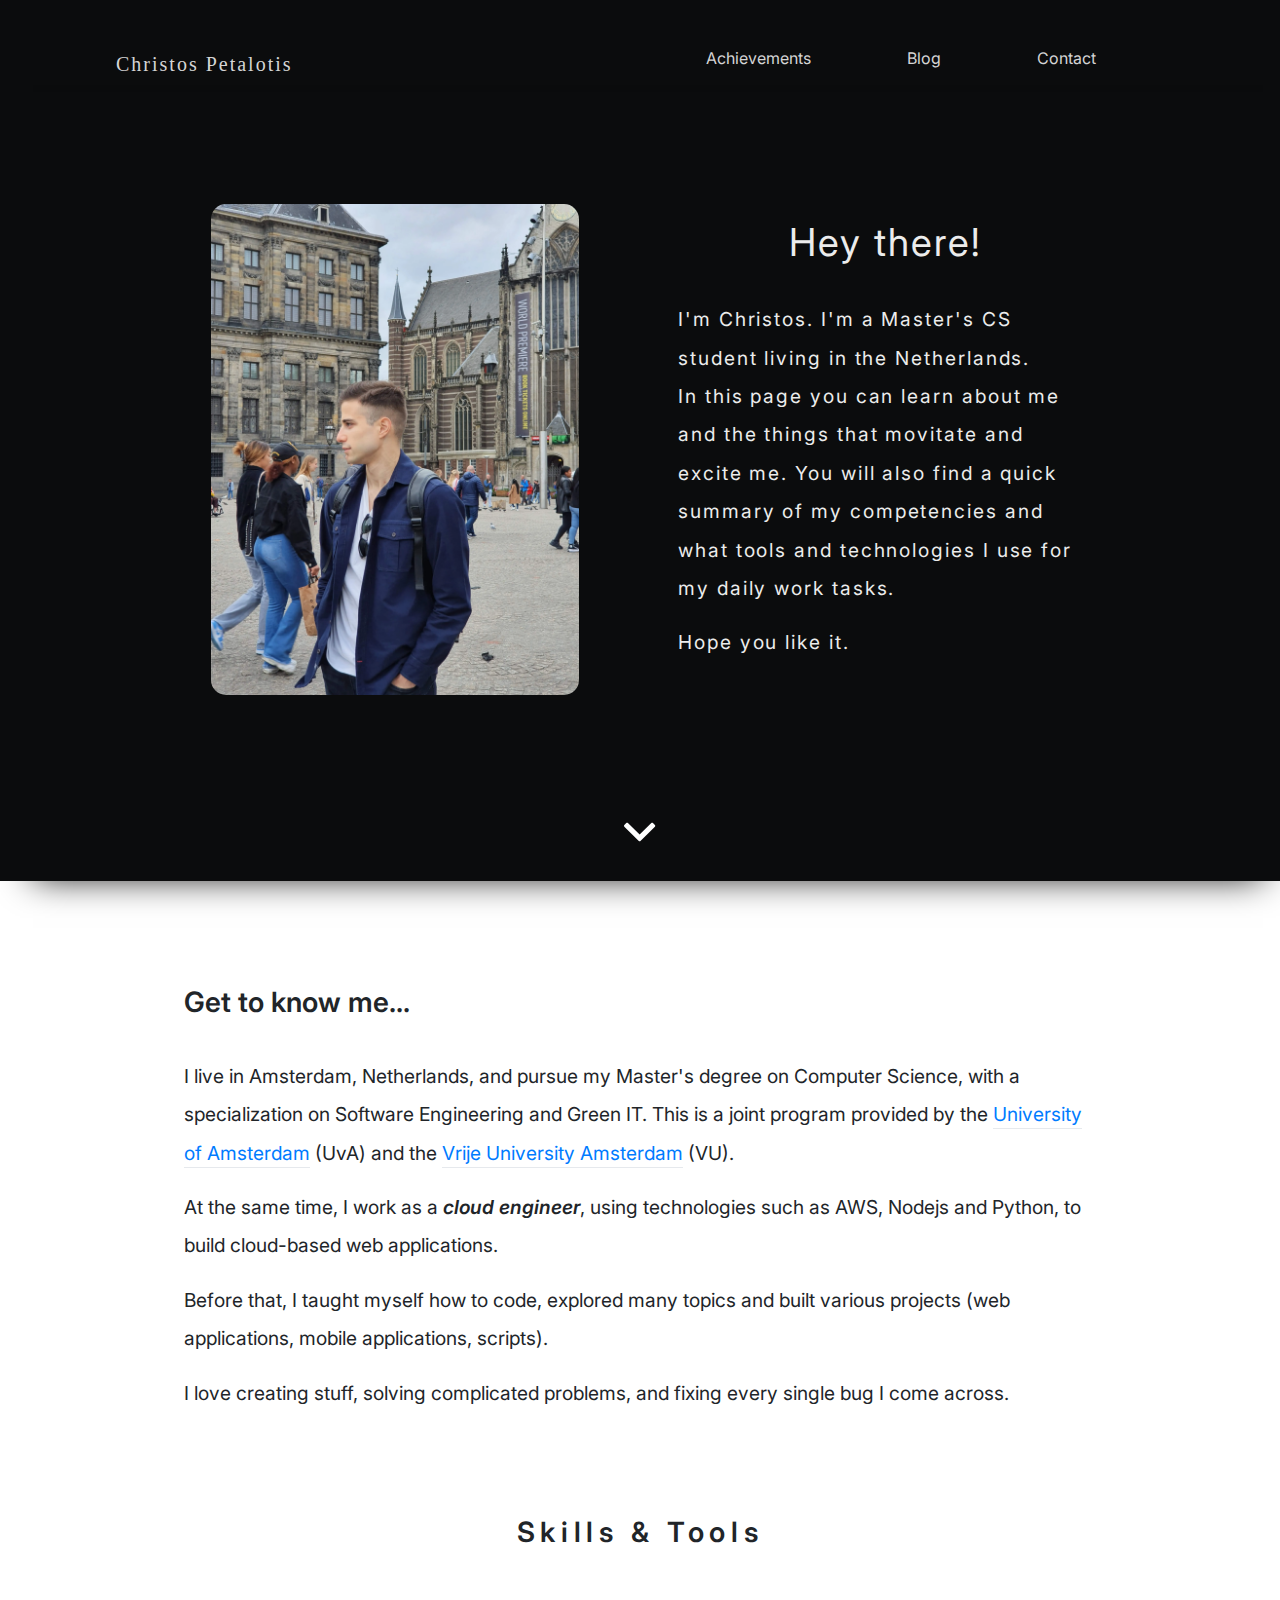
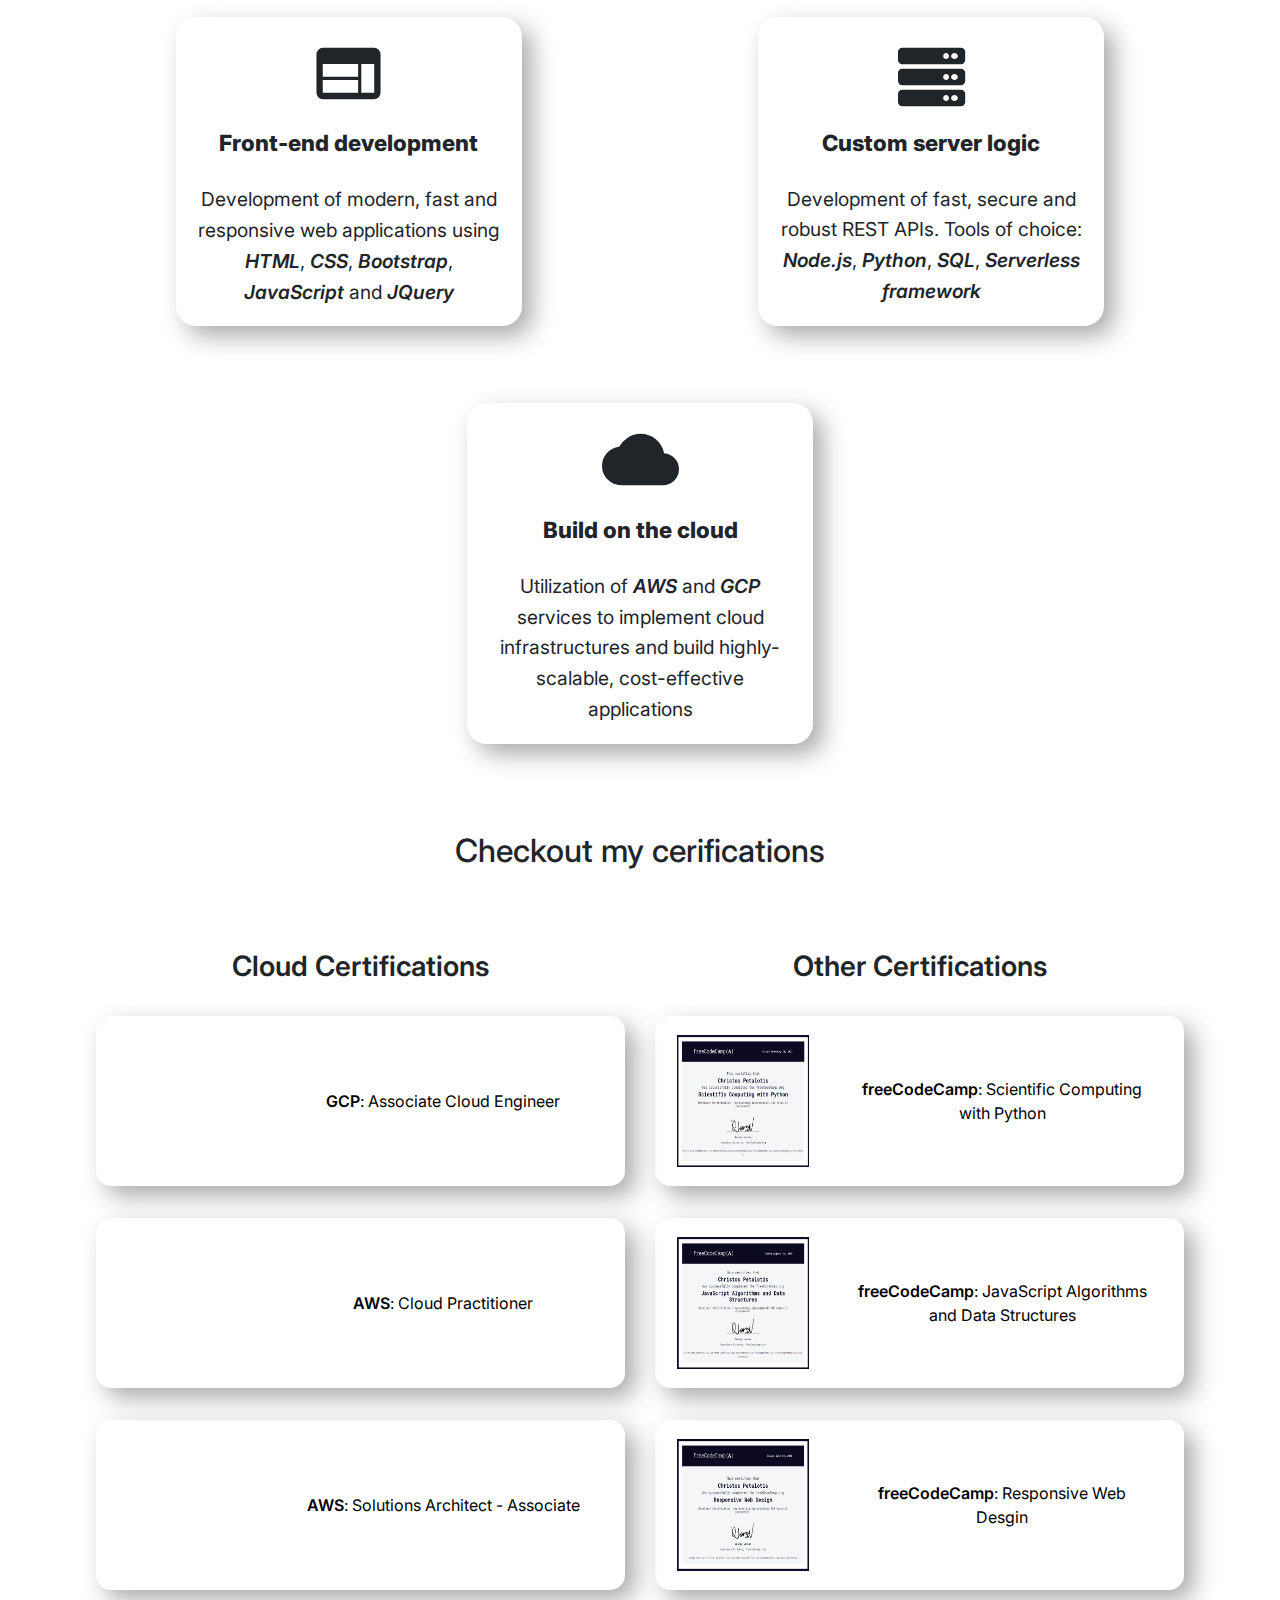
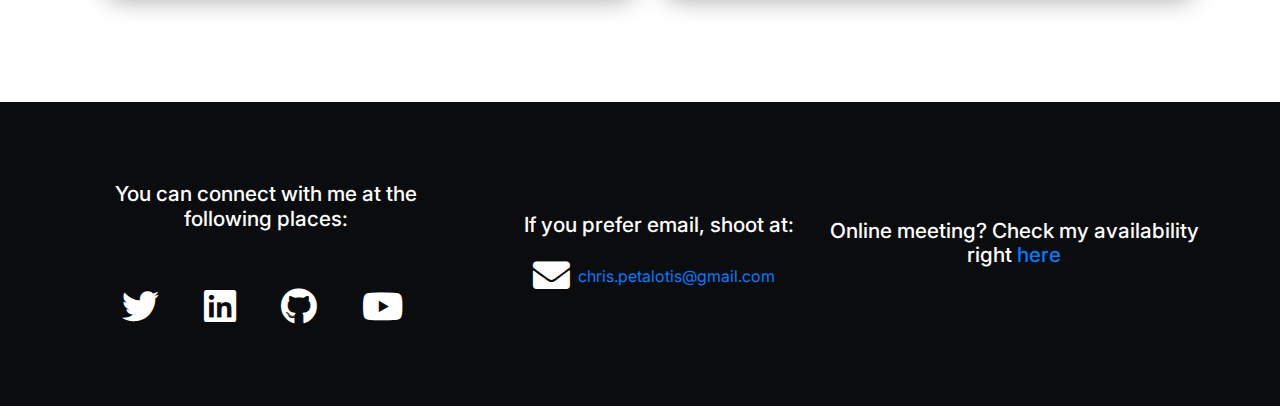
==== commit aa99bbf7: "Update text in about me section" ====
--- a/index.html
+++ b/index.html
@@ -128,20 +128,15 @@
 							<!-- <div class="row"> -->
 								<div class="about-me__section__description--text">
 									<p>
-										I am a self-taught developer, with work experience as a <span class="stand-out">cloud engineer</span>. I love creating stuff, solving complicated problems, and fixing every single bug I come across.
+										I live in Amsterdam, Netherlands, and pursue my Master's degree on Computer Science, with a specialization on Software Engineering and Green IT. This is a joint program provided by the <a href="https://www.uva.nl/en">University of Amsterdam</a> (UvA) and the <a href="https://vu.nl/en">Vrije University Amsterdam</a> (VU).
 									</p>
 									<p>
-										Currently, I am living in Amsterdam, Netherlands, and pursuing my Master's degree on Computer Science, with a specialization on Software Engineering and Green IT. This is a joint program provided by the University of Amsterdam (UvA) and the Vrije University Amsterdam (VU).
+										At the same time, I work as a <span class="stand-out">cloud engineer</span>, using technologies such as AWS, Nodejs and Python, to build cloud-based web applications.
 									</p>
 									<p>
-										My programming journey began by taking online courses on platforms such as <a href="https://www.edx.org" target="_blank">edx</a>, <a href="https://www.freecodecamp.org" target="_blank">freeCodeCamp</a> and <a href="https://www.coursera.org" target="_blank">coursera</a>. I have explored topics ranging from web development (front-end and back-end) to mobile development to cloud engineering. 
+										Before that, I taught myself how to code, explored many topics and built various projects (web applications, mobile applications, scripts).
 									</p>
-									<p>
-										In 2019, after putting in a lot of hard work, countless hours building projects and searching on Google (we all know you do this too), I managed to fullfil my dream of getting a software engineering job. This role required heavy usage of tools by cloud providers, such as AWS and GCP, and I loved learning about the capabilities of cloud development.
-									</p>
-									<p>
-										Lately, what interests me most is advancing my web development skills. More specifically, I am exploring cloud services and tools to implement exciting projects and applications. Furthermore, I am learning about front-end concepts and ways to create responsive UIs. To this direction, I have started teaching myself how to use ReactJS.
-									</p>
+									<p> I love creating stuff, solving complicated problems, and fixing every single bug I come across.</p>
 								</div>					
 								 <!-- Cloud-based services are my go-to; I like to use AWS to build high-performance, durable and cost-effective applications. Also, I like coffee - like lots of it. -->
 						</div>
--- a/css/styles.css
+++ b/css/styles.css
@@ -1,7 +1,7 @@
 @import url("https://fonts.googleapis.com/css2?family=Montserrat&display=swap");
 @import url("https://fonts.googleapis.com/css2?family=Inter&display=swap");
 /* Variables */
-* {
+*, *::before, *::after {
   -webkit-box-sizing: border-box;
           box-sizing: border-box;
 }
@@ -15,6 +15,10 @@
 
 body .container-fluid, html .container-fluid {
   padding: 0;
+}
+
+img {
+  max-width: 100%;
 }
 
 a {
@@ -50,6 +54,30 @@
 
 section h3 {
   font-weight: 600;
+}
+
+@-webkit-keyframes bg-animation {
+  0% {
+    background-position: left;
+  }
+  50% {
+    background-position: right;
+  }
+  100% {
+    background-position: left;
+  }
+}
+
+@keyframes bg-animation {
+  0% {
+    background-position: left;
+  }
+  50% {
+    background-position: right;
+  }
+  100% {
+    background-position: left;
+  }
 }
 
 .stand-out {
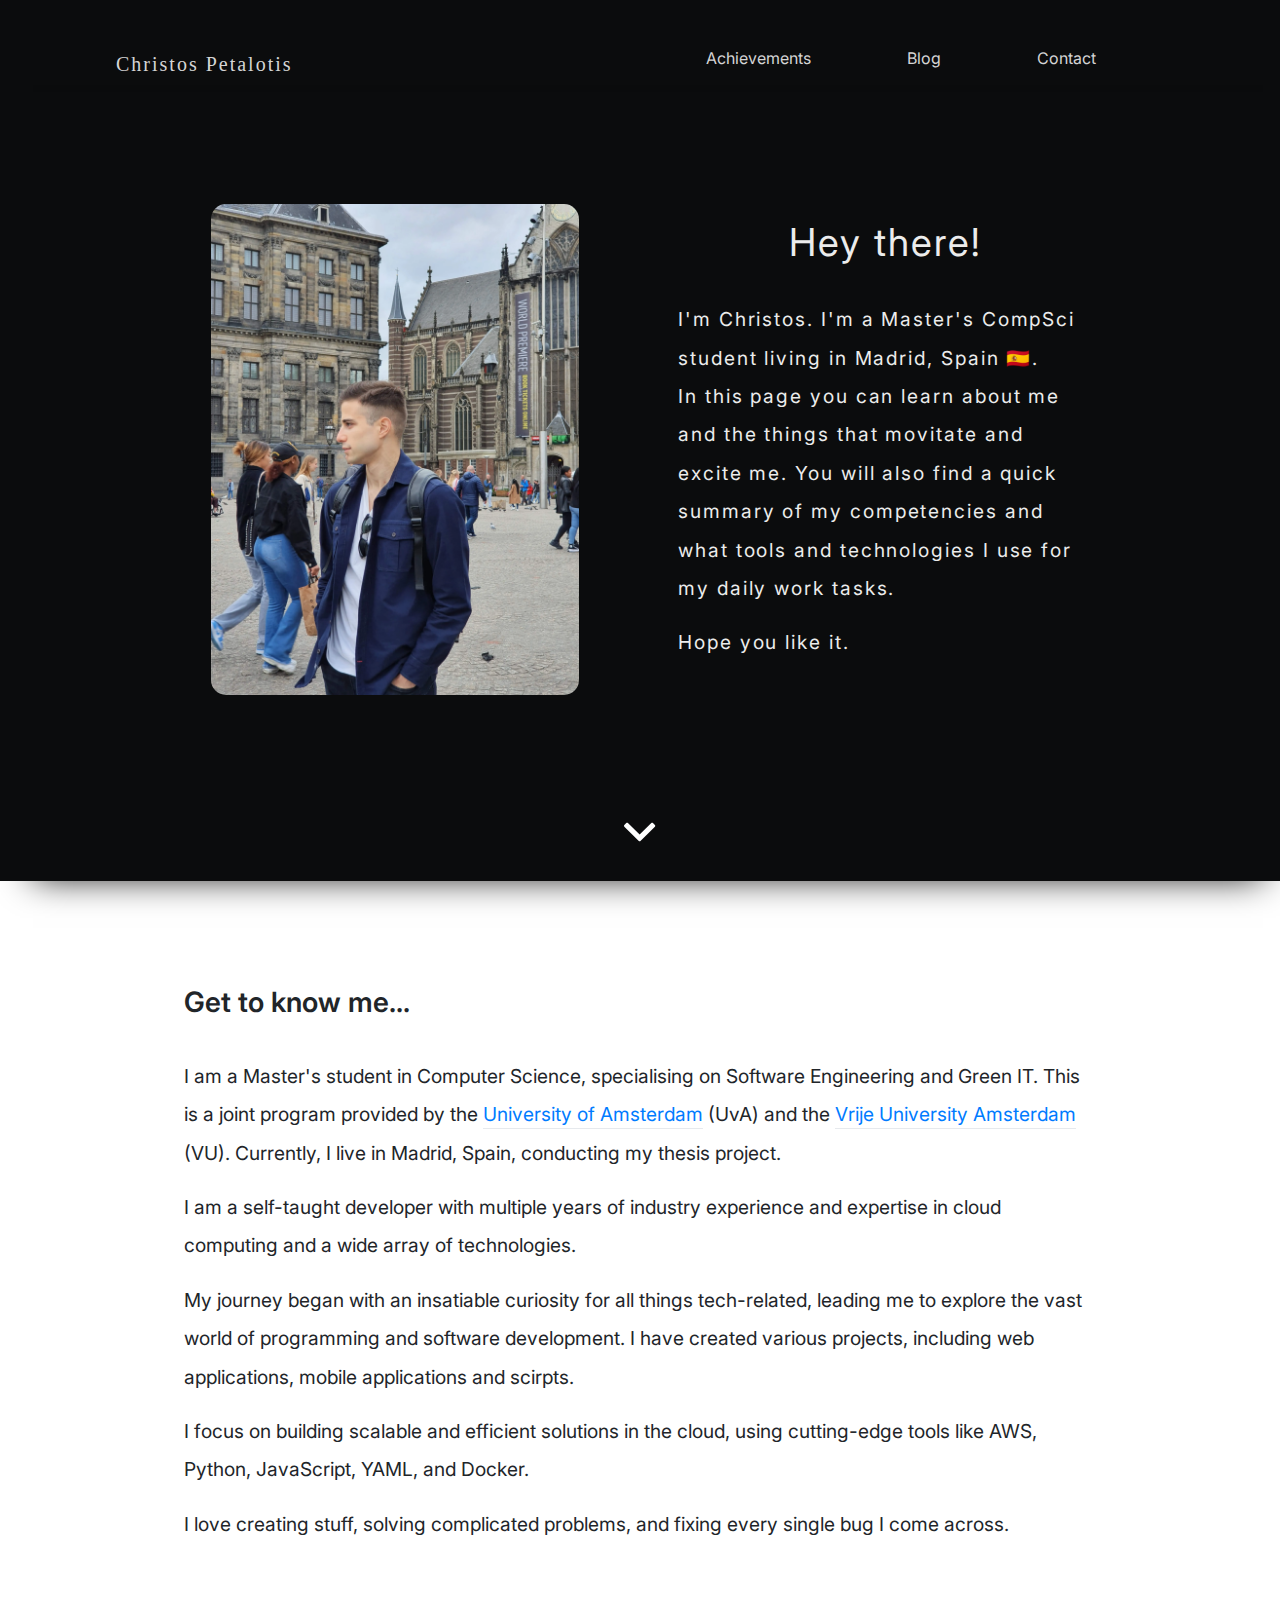
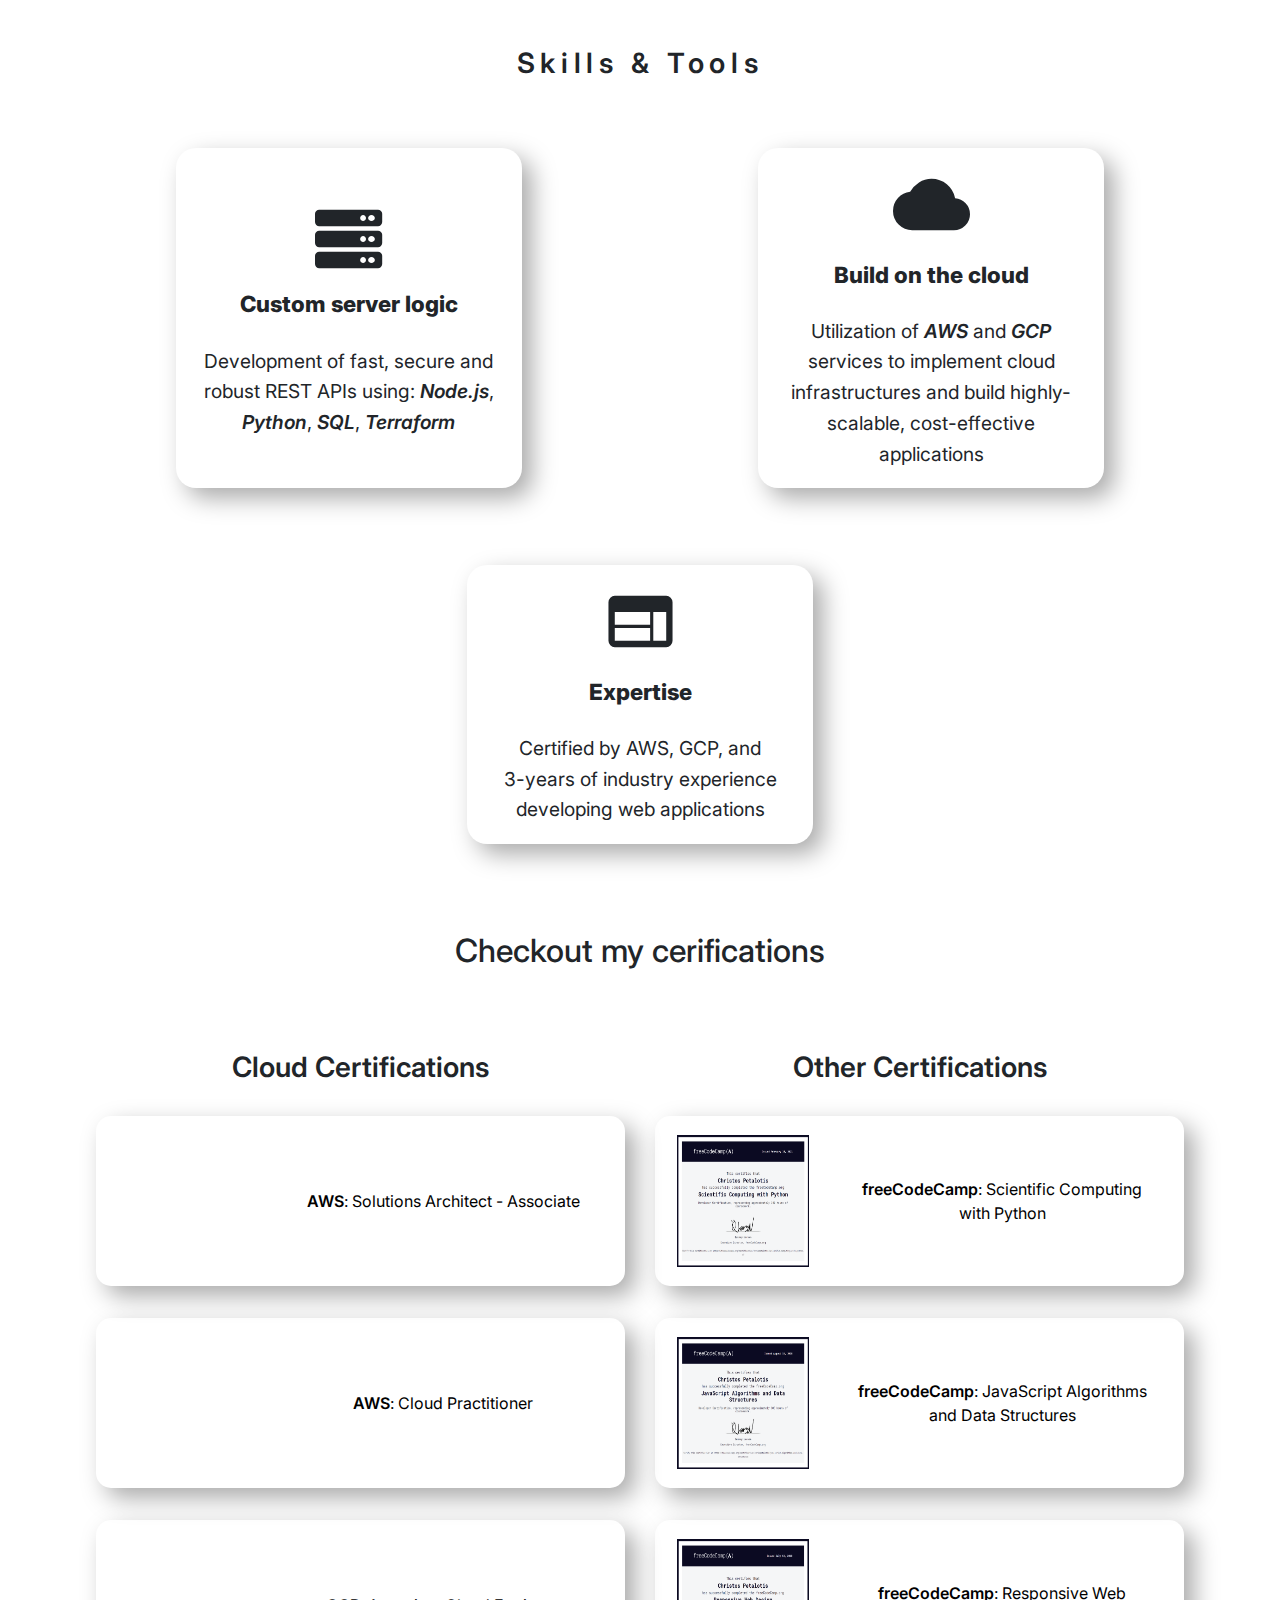
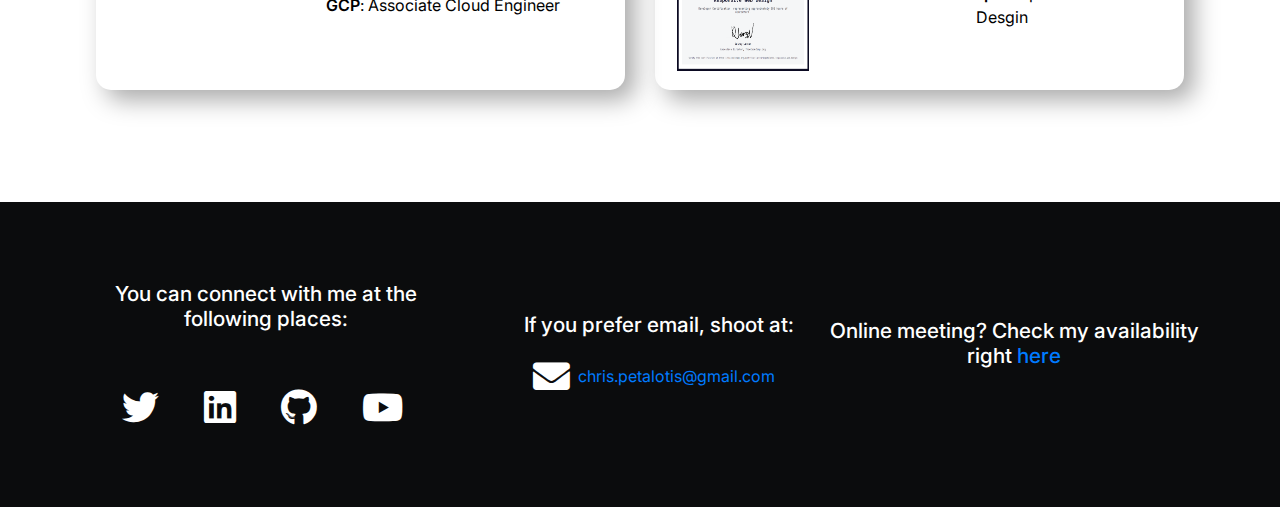
==== commit 69dcb77c: "Update text" ====
--- a/index.html
+++ b/index.html
@@ -1,5 +1,6 @@
- <!DOCTYPE html>
+<!DOCTYPE html>
 <html lang="en">
+
 <head>
 	<meta charset="utf-8">
 	<meta name="viewport" content="width=device-width, initial-scale=1.0">
@@ -7,10 +8,12 @@
 	<meta name="description" content="Personal website of Christos Petalotis">
 	<title>Christos Petalotis</title>
 
-	<link rel="shortcut icon" type="image" href="https://images.squarespace-cdn.com/content/v1/54ee0564e4b0dc9e9fc17cf1/1515433613825-2LEDN9I2PMUJD8LFLM1W/ke17ZwdGBToddI8pDm48kJycfsYb1urLU93EpFqOTQmoCXeSvxnTEQmG4uwOsdIceAoHiyRoc52GMN5_2H8Wp7zww8OjRrqjaM7_0x6HDLp42EP6IAa5vAmscK3sHI4MkNL5tmfZ3otlI9yi1IzH2Q/favicon.ico?format=">
+	<link rel="shortcut icon" type="image"
+		href="https://images.squarespace-cdn.com/content/v1/54ee0564e4b0dc9e9fc17cf1/1515433613825-2LEDN9I2PMUJD8LFLM1W/ke17ZwdGBToddI8pDm48kJycfsYb1urLU93EpFqOTQmoCXeSvxnTEQmG4uwOsdIceAoHiyRoc52GMN5_2H8Wp7zww8OjRrqjaM7_0x6HDLp42EP6IAa5vAmscK3sHI4MkNL5tmfZ3otlI9yi1IzH2Q/favicon.ico?format=">
 
 	<!-- STYLES -->
-	<link rel="stylesheet" href="https://stackpath.bootstrapcdn.com/bootstrap/4.3.1/css/bootstrap.min.css" integrity="sha384-ggOyR0iXCbMQv3Xipma34MD+dH/1fQ784/j6cY/iJTQUOhcWr7x9JvoRxT2MZw1T" crossorigin="anonymous">
+	<link rel="stylesheet" href="https://stackpath.bootstrapcdn.com/bootstrap/4.3.1/css/bootstrap.min.css"
+		integrity="sha384-ggOyR0iXCbMQv3Xipma34MD+dH/1fQ784/j6cY/iJTQUOhcWr7x9JvoRxT2MZw1T" crossorigin="anonymous">
 	<link rel="stylesheet" href="https://use.fontawesome.com/releases/v5.15.3/css/all.css" rel="preconnect prefetch">
 	<link href="https://fonts.googleapis.com/icon?family=Material+Icons" rel="stylesheet">
 	<link href="https://unpkg.com/aos@2.3.1/dist/aos.css" rel="stylesheet">
@@ -20,65 +23,72 @@
 	<script src="https://ajax.googleapis.com/ajax/libs/jquery/3.5.1/jquery.min.js"></script>
 
 	<!-- Google Analytics - Google Tag Manager-->
-	<script async>(function(w,d,s,l,i){w[l]=w[l]||[];w[l].push({'gtm.start':
-	new Date().getTime(),event:'gtm.js'});var f=d.getElementsByTagName(s)[0],
-	j=d.createElement(s),dl=l!='dataLayer'?'&l='+l:'';j.async=true;j.src=
-	'https://www.googletagmanager.com/gtm.js?id='+i+dl;f.parentNode.insertBefore(j,f);
-	})(window,document,'script','dataLayer','GTM-KRBXRTH');</script>
+	<script async>(function (w, d, s, l, i) {
+			w[l] = w[l] || []; w[l].push({
+				'gtm.start':
+					new Date().getTime(), event: 'gtm.js'
+			}); var f = d.getElementsByTagName(s)[0],
+				j = d.createElement(s), dl = l != 'dataLayer' ? '&l=' + l : ''; j.async = true; j.src =
+					'https://www.googletagmanager.com/gtm.js?id=' + i + dl; f.parentNode.insertBefore(j, f);
+		})(window, document, 'script', 'dataLayer', 'GTM-KRBXRTH');</script>
 	<!-- End Google Tag Manager -->
 	<!-- Global site tag (gtag.js) - Google Analytics -->
 	<script async src="https://www.googletagmanager.com/gtag/js?id=UA-124825060-1"></script>
 	<script async>
-	  window.dataLayer = window.dataLayer || [];
-	  function gtag(){dataLayer.push(arguments);}
-	  gtag('js', new Date());
-
-	  gtag('config', 'UA-124825060-1');
+		window.dataLayer = window.dataLayer || [];
+		function gtag() { dataLayer.push(arguments); }
+		gtag('js', new Date());
+
+		gtag('config', 'UA-124825060-1');
 	</script>
 	<!-- Google verification tag -->
 	<meta name="google-site-verification" content="ce4kvtXXnZezIgSGgDJ9dQQtUFSFIPBI6aXUP_9r9DM" />
 </head>
+
 <body>
 	<!-- Google Tag Manager (noscript) -->
-	 <noscript><iframe src="https://www.googletagmanager.com/ns.html?id=GTM-KRBXRTH"
-	height="0" width="0" style="display:none;visibility:hidden"></iframe></noscript>
+	<noscript><iframe src="https://www.googletagmanager.com/ns.html?id=GTM-KRBXRTH" height="0" width="0"
+			style="display:none;visibility:hidden"></iframe></noscript>
 	<!-- End Google Tag Manager (noscript) -->
+
 	<head>
-    		<title>Personal Website of Christos Petalotis</title>
-  	</head>
+		<title>Personal Website of Christos Petalotis</title>
+	</head>
 	<div class="container-fluid">
-		
+
 		<!-- MAIN PART -->
 		<div class="main">
 			<div class="landing_page">
 				<nav class="navbar navbar-expand-lg fadeIn-down">
 					<a class="navbar-brand" href="index.html">Christos Petalotis</a>
-					
-					<button class="navbar-toggler ml-auto float-xs-right" type="button" data-toggle="collapse" data-target="#navigation" aria-controls="navbarSupportedContent" aria-expanded="false" aria-label="Toggle navigation" styles="color: white;">
+
+					<button class="navbar-toggler ml-auto float-xs-right" type="button" data-toggle="collapse"
+						data-target="#navigation" aria-controls="navbarSupportedContent" aria-expanded="false"
+						aria-label="Toggle navigation" styles="color: white;">
 						<span class="navbar-toggler-icon"></span>
 					</button>
 					<div class="collapse navbar-collapse" id="navigation">
 						<ul class="navbar-nav ml-auto">
-						  <!-- <li class="nav-item"> -->
+							<!-- <li class="nav-item"> -->
 							<!-- <a class="nav-link" href="#">Career</a> -->
-						  <!-- </li> -->
-						  <li class="nav-item">
-							<a class="nav-link" href="#certifications">Achievements</a>
-						  </li>
-						  <li class="nav-item">
-							<a class="nav-link" href="blog-page.html">Blog</a>
-						  </li>
-						  <li class="nav-item">
-							<a class="nav-link" href="#contact">Contact</a>
-						  </li>
+							<!-- </li> -->
+							<li class="nav-item">
+								<a class="nav-link" href="#certifications">Achievements</a>
+							</li>
+							<li class="nav-item">
+								<a class="nav-link" href="blog-page.html">Blog</a>
+							</li>
+							<li class="nav-item">
+								<a class="nav-link" href="#contact">Contact</a>
+							</li>
 						</ul>
 					</div>
 				</nav>
 				<div class="main__section">
-					
+
 					<!-- no-gutters here prevents creating horizontal overflow on the whole page -->
 					<div class="row no-gutters">
-	
+
 						<div class="col-12">
 							<div class="main__section__box">
 								<div class="row">
@@ -87,58 +97,70 @@
 											<img src="images/me.webp" alt="profile picture">
 										</div>
 									</div>
-	
+
 									<div class="col-xs-12 col-md-6">
 										<div class="main__section__box--description">
-											<div id="greeting">Hey there!</div>	 
-											 I'm Christos. I'm a Master's CS student living in the Netherlands. 
-											 <p>
-												In this page you can learn about me and the things that movitate and excite me. You will also find a quick summary of my 
+											<div id="greeting">Hey there!</div>
+											I'm Christos. I'm a Master's CompSci student living in Madrid, Spain 🇪🇸.
+											<p>
+												In this page you can learn about me and the things that movitate and excite me. You will also
+												find a quick summary of my
 												competencies and what tools and technologies I use for my daily work tasks.
-											 </p>
-											 Hope you like it.
+											</p>
+											Hope you like it.
 										</div>
 									</div>
-									
+
 								</div>
 							</div>
 
 							<div class="arrowDown fadeIn">
-								<svg aria-hidden="true" data-prefix="far" 		data-icon="angle-down" role="img" xmlns="http://www.w3.org/2000/svg" viewBox="0 0 320 512" class="svg-inline--fa fa-angle-down 	fa-w-10 fa-3x">
-									<path fill="currentColor" 
-										d="M151.5 347.8L3.5 201c-4.7-4.7-4.7-12.3 0-17l19.8-19.8c4.7-4.7 12.3-4.7 17 0L160 282.7l119.7-118.5c4.7-4.7 12.3-4.7 17 0l19.8 19.8c4.7 4.7 4.7 12.3 0 17l-148 146.8c-4.7 4.7-12.3 4.7-17 0z" 	class="arrowDown">
+								<svg aria-hidden="true" data-prefix="far" data-icon="angle-down" role="img"
+									xmlns="http://www.w3.org/2000/svg" viewBox="0 0 320 512"
+									class="svg-inline--fa fa-angle-down 	fa-w-10 fa-3x">
+									<path fill="currentColor"
+										d="M151.5 347.8L3.5 201c-4.7-4.7-4.7-12.3 0-17l19.8-19.8c4.7-4.7 12.3-4.7 17 0L160 282.7l119.7-118.5c4.7-4.7 12.3-4.7 17 0l19.8 19.8c4.7 4.7 4.7 12.3 0 17l-148 146.8c-4.7 4.7-12.3 4.7-17 0z"
+										class="arrowDown">
 									</path>
 								</svg>
 							</div>
 						</div>
 					</div>
 				</div>
-			</div>		
+			</div>
 		</div>
-		
-				<!-- ABOUT ME -->
+
+		<!-- ABOUT ME -->
 		<section class="about-me">
 			<div class="about-me__section">
-			<h3>Get to know me...</h3>
+				<h3>Get to know me...</h3>
 
 				<div class="row">
 					<div class="col-12">
 
 						<div class="about-me__section__description">
 							<!-- <div class="row"> -->
-								<div class="about-me__section__description--text">
-									<p>
-										I live in Amsterdam, Netherlands, and pursue my Master's degree on Computer Science, with a specialization on Software Engineering and Green IT. This is a joint program provided by the <a href="https://www.uva.nl/en">University of Amsterdam</a> (UvA) and the <a href="https://vu.nl/en">Vrije University Amsterdam</a> (VU).
-									</p>
-									<p>
-										At the same time, I work as a <span class="stand-out">cloud engineer</span>, using technologies such as AWS, Nodejs and Python, to build cloud-based web applications.
-									</p>
-									<p>
-										Before that, I taught myself how to code, explored many topics and built various projects (web applications, mobile applications, scripts).
-									</p>
-									<p> I love creating stuff, solving complicated problems, and fixing every single bug I come across.</p>
-								</div>					
-								 <!-- Cloud-based services are my go-to; I like to use AWS to build high-performance, durable and cost-effective applications. Also, I like coffee - like lots of it. -->
+							<div class="about-me__section__description--text">
+								<p>
+									I am a Master's student in Computer Science, specialising on Software Engineering and Green IT. This
+									is a joint program provided by the <a href="https://www.uva.nl/en">University of Amsterdam</a> (UvA)
+									and the <a href="https://vu.nl/en">Vrije University Amsterdam</a> (VU). Currently, I live in Madrid,
+									Spain, conducting my thesis project.
+								</p>
+								<p>
+									I am a self-taught developer with multiple years of industry experience and expertise in cloud
+									computing and a wide array of technologies.
+								</p>
+								<p>
+									My journey began with an insatiable curiosity for all
+									things tech-related, leading me to explore the vast world of programming and software development. I
+									have created various projects, including web applications, mobile applications and scirpts.
+								</p>
+								<p>I focus on building scalable and efficient solutions in the cloud, using cutting-edge tools like AWS,
+									Python, JavaScript, YAML, and Docker. </p>
+								<p> I love creating stuff, solving complicated problems, and fixing every single bug I come across.</p>
+							</div>
+							<!-- Cloud-based services are my go-to; I like to use AWS to build high-performance, durable and cost-effective applications. Also, I like coffee - like lots of it. -->
 						</div>
 					</div>
 				</div>
@@ -149,36 +171,40 @@
 			<!-- Move it outside the about me section so that it can have its own width -->
 			<h3 style="text-align: center; margin-top: 1.5em; letter-spacing: 0.2em;">Skills & Tools</h3>
 			<div class="tech__components">
+
+				<div style="padding-top: 1.3em" class="tech__components--component">
+					<div style="margin-bottom: 1em;" class="tech__components--component--icon">
+						<i style="font-size: 3.5em;" class="fa fa-server"></i>
+					</div>
+					<h4>Custom server logic</h4>
+					<div class="tech__components--component--text">
+						Development of fast, secure and robust REST APIs using: <span class="stand-out">Node.js</span>,
+						<span class="stand-out">Python</span>, <span class="stand-out">SQL</span>, <span
+							class="stand-out">Terraform</span>
+					</div>
+				</div>
+
+				<div class="tech__components--component">
+					<div class="tech__components--component--icon">
+						<i class="material-icons">cloud</i>
+					</div>
+					<h4>Build on the cloud</h4>
+					<div class="tech__components--component--text">
+						Utilization of <span class="stand-out">AWS</span> and <span class="stand-out">GCP</span> services to
+						implement cloud infrastructures and build highly-scalable, cost-effective applications
+					</div>
+				</div>
+
 				<div class="tech__components--component">
 					<div class="tech__components--component--icon">
 						<i class="material-icons">web</i>
 					</div>
-					<h4>Front-end development</h4>
+					<h4>Expertise</h4>
 					<div class="tech__components--component--text">
-						Development of modern, fast and responsive web applications using <span class="stand-out">HTML</span>, <span class="stand-out">CSS</span>, <span class="stand-out">Bootstrap</span>, <span class="stand-out">JavaScript</span> and <span class="stand-out">JQuery</span>
-					</div>
-				</div>
-
-				<div style="padding-top: 1.3em" class="tech__components--component">
-					<div style="margin-bottom: 1em;" class="tech__components--component--icon">
-						<i style="font-size: 3.5em;" class="fa fa-server"></i>
-					</div>
-					<h4>Custom server logic</h4>
-					<div class="tech__components--component--text">
-						Development of fast, secure and robust REST APIs. Tools of choice: <span class="stand-out">Node.js</span>, <span class="stand-out">Python</span>, <span class="stand-out">SQL</span>, <span class="stand-out">Serverless framework</span>
-					</div>
-				</div>
-
-				<div class="tech__components--component">
-					<div class="tech__components--component--icon">
-						<i class="material-icons">cloud</i>
-					</div>
-					<h4>Build on the cloud</h4>
-					<div class="tech__components--component--text">
-						Utilization of <span class="stand-out">AWS</span> and <span class="stand-out">GCP</span> services to implement cloud infrastructures and build highly-scalable, cost-effective applications
-					</div>
-				</div>
-			
+						Certified by AWS, GCP, and <br> 3-years of industry experience developing web applications
+					</div>
+				</div>
+
 			</div>
 		</section>
 
@@ -188,98 +214,106 @@
 			<div class="certifications__section">
 				<div class="row">
 					<!-- <div class="col-12"> -->
-						<div class="col-12 col-sm-6 certifications__section--left">
-							<h3>Cloud Certifications</h3>
-							<a href="https://www.credential.net/3a2a50f7-f2cb-418f-b693-412576489bc4" target="_blank">
-								<div class="certifications__section--left--item">
-									<div class="row">
-										<div class="col-12 col-lg-3 badge">
-											<img src="https://api.accredible.com/v1/frontend/credential_website_embed_image/badge/20960755" alt="">
-										</div>
-										<div class="col-12 col-lg-8 offset-lg-1 cert_description">
-											<span class="provider">GCP</span>: Associate Cloud Engineer
-										</div>
-									</div>
-								</div>
-							</a>
-
-							<a href="https://www.credly.com/badges/d17f2943-5618-4506-9f46-c2e3f5c97c85/public_url" target="_blank">
-								<div class="certifications__section--left--item">
-									<div class="row">
-										<div class="col-12 col-lg-3 badge">
-											<img src="https://images.credly.com/size/340x340/images/68468004-5a85-4f3b-bc58-590773979486/AWS-CloudPractitioner-2020.png" alt="">
-										</div>
-										<div class="col-12 col-lg-8 offset-lg-1 cert_description">
-											<span class="provider">AWS</span>: Cloud Practitioner
-										</div>
-									</div>
-								</div>
-							</a>
-
-							<a href="https://www.credly.com/badges/4249054b-f14c-4fe2-9c4e-0edae1c9676b/public_url" target="_blank">
-
-								<div class="certifications__section--left--item">
-									<div class="row">
-										<div class="col-12 col-lg-3 badge">
-											<img src="https://images.credly.com/size/340x340/images/4bc21d8b-4afe-4fbd-9a90-a9de8bf7b240/AWS-SolArchitect-Associate-2020.png" alt="">
-										</div>
-										<span class="col-12 col-lg-8 offset-lg-1 cert_description">
-											<span class="provider">AWS</span>: Solutions Architect - Associate
-										</span>
-									</div>
-								</div>
-							</a>
-
-						</div>
-						
-						<div class="col-12 col-sm-6 certifications__section--right">
-							<h3>Other Certifications</h3>
-							<a href="https://www.freecodecamp.org/certification/chrispetalotis/scientific-computing-with-python-v7" target="_blank">
-
-								<div class="certifications__section--right--item">
-									<div class="row">
-										<div class="col-12 col-lg-3 badge">
-											<img src="./images/scientific-computing-with-python.png" alt="">
-										</div>
-										<div class="col-12 col-lg-8 offset-lg-1 cert_description">
-											<span class="provider">freeCodeCamp</span>: Scientific Computing with Python
-										</div>
-									</div>
-								</div>
-							</a> 
-							
-							<a href="https://www.freecodecamp.org/certification/chrispetalotis/javascript-algorithms-and-data-structures" target="_blank">
-								<div class="certifications__section--right--item">
-									<div class="row">
-										<div class="col-12 col-lg-3 badge">
-											<img src="./images/js-algorithms-and-data-structures.png" alt="">
-										</div>
-										<div class="col-12 col-lg-8 offset-lg-1 cert_description">
-											<span class="provider">freeCodeCamp</span>: JavaScript Algorithms and Data Structures
-										</div>
-									</div>
-								</div>
-							</a>
-							
-							<a href="https://www.freecodecamp.org/certification/chrispetalotis/responsive-web-design" target="_blank">
-								<div class="certifications__section--right--item">
-									<div class="row">
-										<div class="col-12 col-lg-3 badge">
-											<img src="./images/responsive-web-design-certificate-fcc.png" alt="">
-										</div>
-										<div class="col-12 col-lg-8 offset-lg-1 cert_description">
-											<span class="provider">freeCodeCamp</span>: Responsive Web Desgin
-										</div>
-									</div>								
-								</div>
-							</a>
-						</div>
-						
+					<div class="col-12 col-sm-6 certifications__section--left">
+						<h3>Cloud Certifications</h3>
+
+						<a href="https://www.credly.com/badges/4249054b-f14c-4fe2-9c4e-0edae1c9676b/public_url" target="_blank">
+
+							<div class="certifications__section--left--item">
+								<div class="row">
+									<div class="col-12 col-lg-3 badge">
+										<img
+											src="https://images.credly.com/size/220x220/images/0e284c3f-5164-4b21-8660-0d84737941bc/image.png"
+											alt="">
+									</div>
+									<span class="col-12 col-lg-8 offset-lg-1 cert_description">
+										<span class="provider">AWS</span>: Solutions Architect - Associate
+									</span>
+								</div>
+							</div>
+						</a>
+
+						<a href="https://www.credly.com/badges/d17f2943-5618-4506-9f46-c2e3f5c97c85/public_url" target="_blank">
+							<div class="certifications__section--left--item">
+								<div class="row">
+									<div class="col-12 col-lg-3 badge">
+										<img
+											src="https://images.credly.com/size/680x680/images/00634f82-b07f-4bbd-a6bb-53de397fc3a6/image.png"
+											alt="">
+									</div>
+									<div class="col-12 col-lg-8 offset-lg-1 cert_description">
+										<span class="provider">AWS</span>: Cloud Practitioner
+									</div>
+								</div>
+							</div>
+						</a>
+
+						<a href="https://www.credential.net/3a2a50f7-f2cb-418f-b693-412576489bc4" target="_blank">
+							<div class="certifications__section--left--item">
+								<div class="row">
+									<div class="col-12 col-lg-3 badge">
+										<img src="https://api.accredible.com/v1/frontend/credential_website_embed_image/badge/20960755"
+											alt="">
+									</div>
+									<div class="col-12 col-lg-8 offset-lg-1 cert_description">
+										<span class="provider">GCP</span>: Associate Cloud Engineer
+									</div>
+								</div>
+							</div>
+						</a>
+
+					</div>
+
+					<div class="col-12 col-sm-6 certifications__section--right">
+						<h3>Other Certifications</h3>
+						<a href="https://www.freecodecamp.org/certification/chrispetalotis/scientific-computing-with-python-v7"
+							target="_blank">
+
+							<div class="certifications__section--right--item">
+								<div class="row">
+									<div class="col-12 col-lg-3 badge">
+										<img src="./images/scientific-computing-with-python.png" alt="">
+									</div>
+									<div class="col-12 col-lg-8 offset-lg-1 cert_description">
+										<span class="provider">freeCodeCamp</span>: Scientific Computing with Python
+									</div>
+								</div>
+							</div>
+						</a>
+
+						<a href="https://www.freecodecamp.org/certification/chrispetalotis/javascript-algorithms-and-data-structures"
+							target="_blank">
+							<div class="certifications__section--right--item">
+								<div class="row">
+									<div class="col-12 col-lg-3 badge">
+										<img src="./images/js-algorithms-and-data-structures.png" alt="">
+									</div>
+									<div class="col-12 col-lg-8 offset-lg-1 cert_description">
+										<span class="provider">freeCodeCamp</span>: JavaScript Algorithms and Data Structures
+									</div>
+								</div>
+							</div>
+						</a>
+
+						<a href="https://www.freecodecamp.org/certification/chrispetalotis/responsive-web-design" target="_blank">
+							<div class="certifications__section--right--item">
+								<div class="row">
+									<div class="col-12 col-lg-3 badge">
+										<img src="./images/responsive-web-design-certificate-fcc.png" alt="">
+									</div>
+									<div class="col-12 col-lg-8 offset-lg-1 cert_description">
+										<span class="provider">freeCodeCamp</span>: Responsive Web Desgin
+									</div>
+								</div>
+							</div>
+						</a>
+					</div>
+
 					<!-- </div> -->
 				</div>
 			</div>
 		</section>
-		
+
 		<footer id="contact">
 			<div class="footer__section">
 				<div class="row no-margin">
@@ -292,28 +326,32 @@
 								<div class="footer__section__column--body">
 									<div class="footer__section__column--body--social">
 										<div class="row">
-											
+
 											<!-- Twitter -->
 											<div class="col-auto">
-												<a href="https://twitter.com/ChrisPetalotis" data-toggle="tooltip" title="Twitter" target="_blank" rel="noopener"><i class="fab fa-twitter"></i></a>
+												<a href="https://twitter.com/ChrisPetalotis" data-toggle="tooltip" title="Twitter"
+													target="_blank" rel="noopener"><i class="fab fa-twitter"></i></a>
 											</div>
-											
+
 											<!-- LinkedIn -->
 											<div class="col-auto">
-												<a href="https://www.linkedin.com/in/christos-petalotis-949934ba/" data-toggle="tooltip" title="LinkedIn" target="_blank" rel="noopener"><i class="fab fa-linkedin"></i></a>
+												<a href="https://www.linkedin.com/in/christos-petalotis-949934ba/" data-toggle="tooltip"
+													title="LinkedIn" target="_blank" rel="noopener"><i class="fab fa-linkedin"></i></a>
 											</div>
-											
+
 											<!-- Github -->
 											<div class="col-auto">
-												<a href="https://github.com/ChrisPetalotis" data-toggle="tooltip" title="GitHub" target="_blank" rel="noopener"><i class="fab fa-github"></i></a>
+												<a href="https://github.com/ChrisPetalotis" data-toggle="tooltip" title="GitHub" target="_blank"
+													rel="noopener"><i class="fab fa-github"></i></a>
 											</div>
-	
+
 											<!-- YouTube -->
 											<div class="col-auto">
-												<a href="https://www.youtube.com/channel/UCG1Ly8_ew6qQtp5bAg8bZzQ" data-toggle="tooltip" title="YouTube" target="_blank" rel="noopener"> <i class="fab fa-youtube"></i>	</a>
+												<a href="https://www.youtube.com/channel/UCG1Ly8_ew6qQtp5bAg8bZzQ" data-toggle="tooltip"
+													title="YouTube" target="_blank" rel="noopener"> <i class="fab fa-youtube"></i> </a>
 											</div>
 										</div>
-									</div>					
+									</div>
 								</div>
 							</div>
 							<div class="footer__section__column col-12 col-md-6 col-lg-4">
@@ -321,23 +359,26 @@
 									<h3>If you prefer email, shoot at:</h3>
 								</div>
 								<div class="footer__section__column--body">
-									
+
 									<!-- Email -->
 									<div class="col-12 col-md email-box" style="margin-left: 14px;">
-										 <span>
+										<span>
 											<i class="fas fa-envelope"></i>
-											<a href="https://mail.google.com/mail/?view=cm&fs=1&to=chris.petalotis@gmail.com" data-toggle="tooltip"  title="Email" target="_blank" rel="noopener">chris.petalotis@gmail.com	</a>
+											<a href="https://mail.google.com/mail/?view=cm&fs=1&to=chris.petalotis@gmail.com"
+												data-toggle="tooltip" title="Email" target="_blank" rel="noopener">chris.petalotis@gmail.com
+											</a>
 										</span>
 									</div>
 								</div>
-								
+
 							</div>
 							<div class="footer__section__column col-12 col-md-12 col-lg-4 meeting">
 								<div class="footer__section__column--title">
-									<h3>Online meeting? Check my availability right <a href="https://calendly.com/christos-petalotis">here</a></h3>
+									<h3>Online meeting? Check my availability right <a
+											href="https://calendly.com/christos-petalotis">here</a></h3>
 								</div>
 								<div class="footer__section__column--body">
-									
+
 								</div>
 							</div>
 						</div>
@@ -347,14 +388,19 @@
 		</footer>
 		<!-- Arrow navigating to the top of the page -->
 		<button data-scroll-class='100vh:active' id="arrow-to-top" name='go to top'><i class="fas fa-angle-up"></i></button>
-	
+
 	</div>
-	
+
 	<!-- Bootstrap JS -->
-	<script src="https://cdnjs.cloudflare.com/ajax/libs/popper.js/1.14.7/umd/popper.min.js" integrity="sha384-UO2eT0CpHqdSJQ6hJty5KVphtPhzWj9WO1clHTMGa3JDZwrnQq4sF86dIHNDz0W1" crossorigin="anonymous"></script>
-	<script src="https://stackpath.bootstrapcdn.com/bootstrap/4.3.1/js/bootstrap.min.js" integrity="sha384-JjSmVgyd0p3pXB1rRibZUAYoIIy6OrQ6VrjIEaFf/nJGzIxFDsf4x0xIM+B07jRM" crossorigin="anonymous"></script>
+	<script src="https://cdnjs.cloudflare.com/ajax/libs/popper.js/1.14.7/umd/popper.min.js"
+		integrity="sha384-UO2eT0CpHqdSJQ6hJty5KVphtPhzWj9WO1clHTMGa3JDZwrnQq4sF86dIHNDz0W1"
+		crossorigin="anonymous"></script>
+	<script src="https://stackpath.bootstrapcdn.com/bootstrap/4.3.1/js/bootstrap.min.js"
+		integrity="sha384-JjSmVgyd0p3pXB1rRibZUAYoIIy6OrQ6VrjIEaFf/nJGzIxFDsf4x0xIM+B07jRM"
+		crossorigin="anonymous"></script>
 	<!-- <script src="https://unpkg.com/aos@next/dist/aos.js"></script> -->
 	<!-- Custom JS -->
 	<script src="javascript.js" rel='preconnect'></script>
 </body>
-</html>
+
+</html>